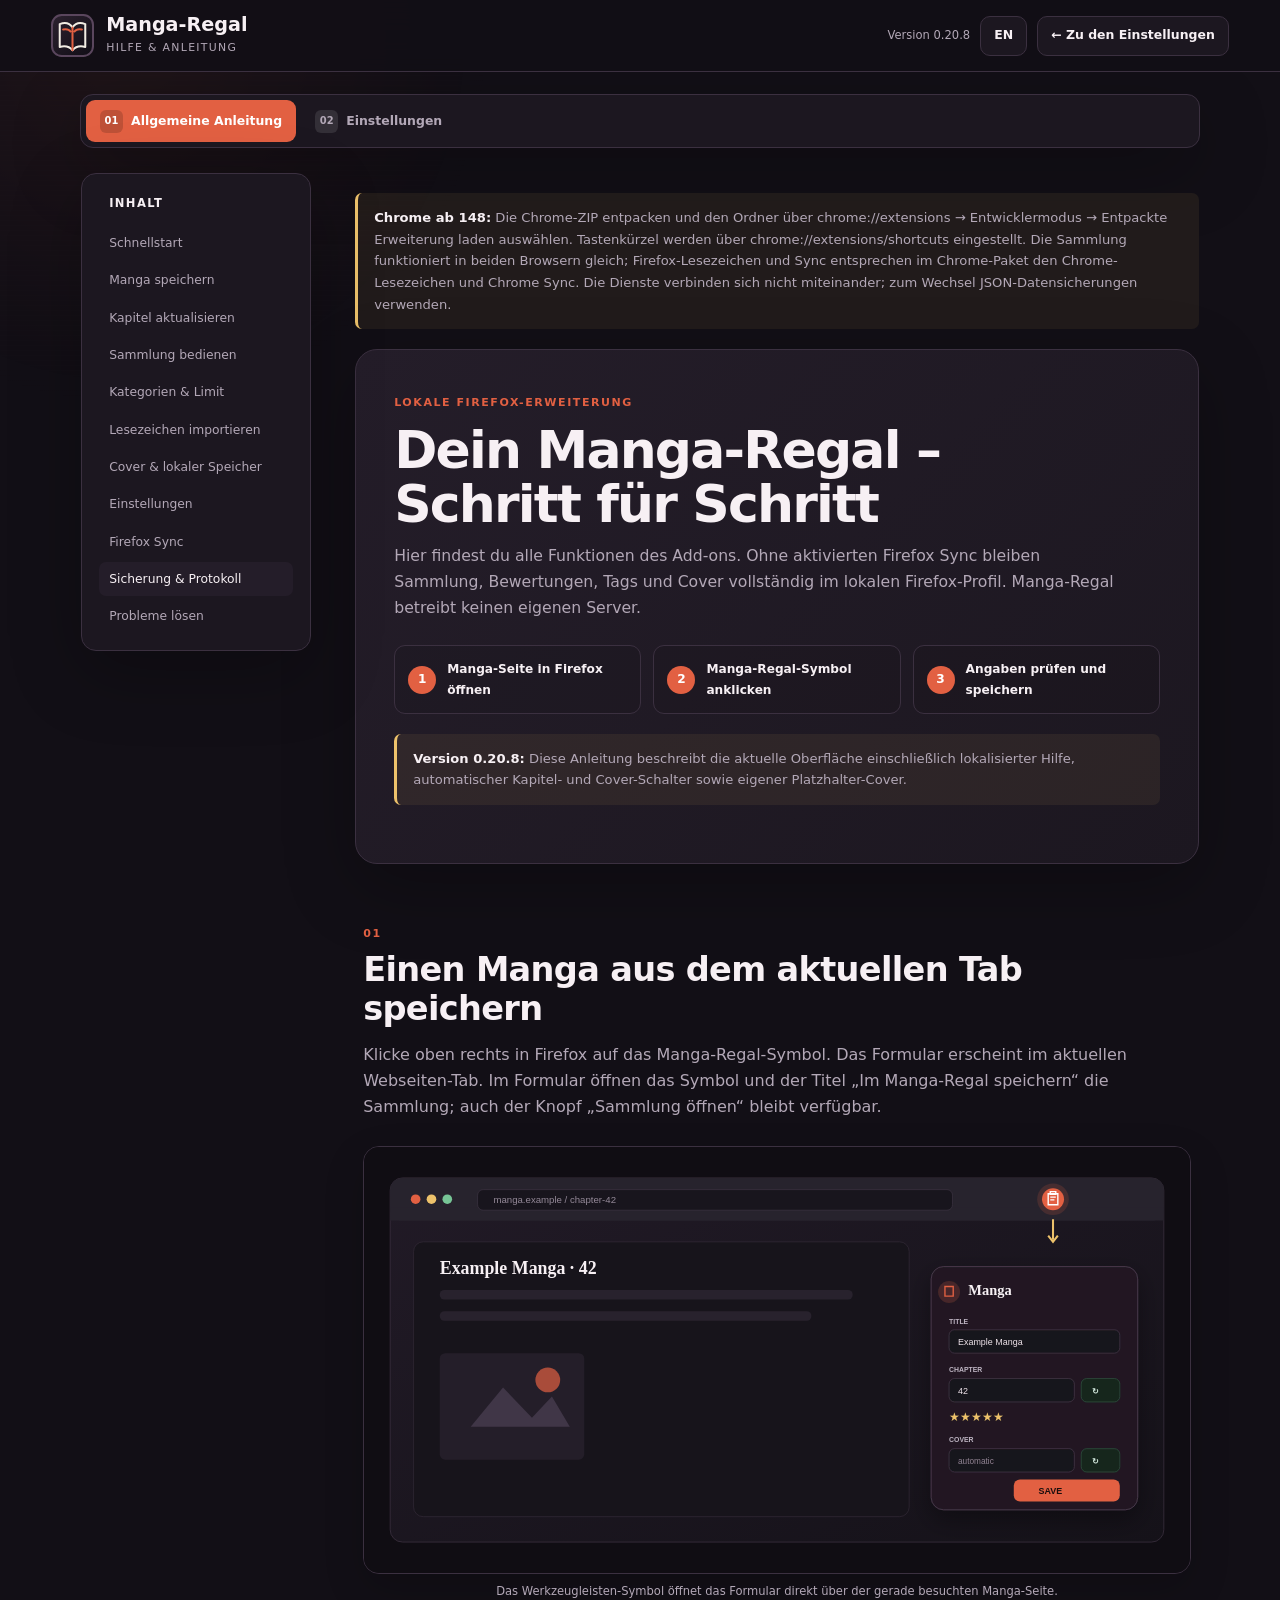
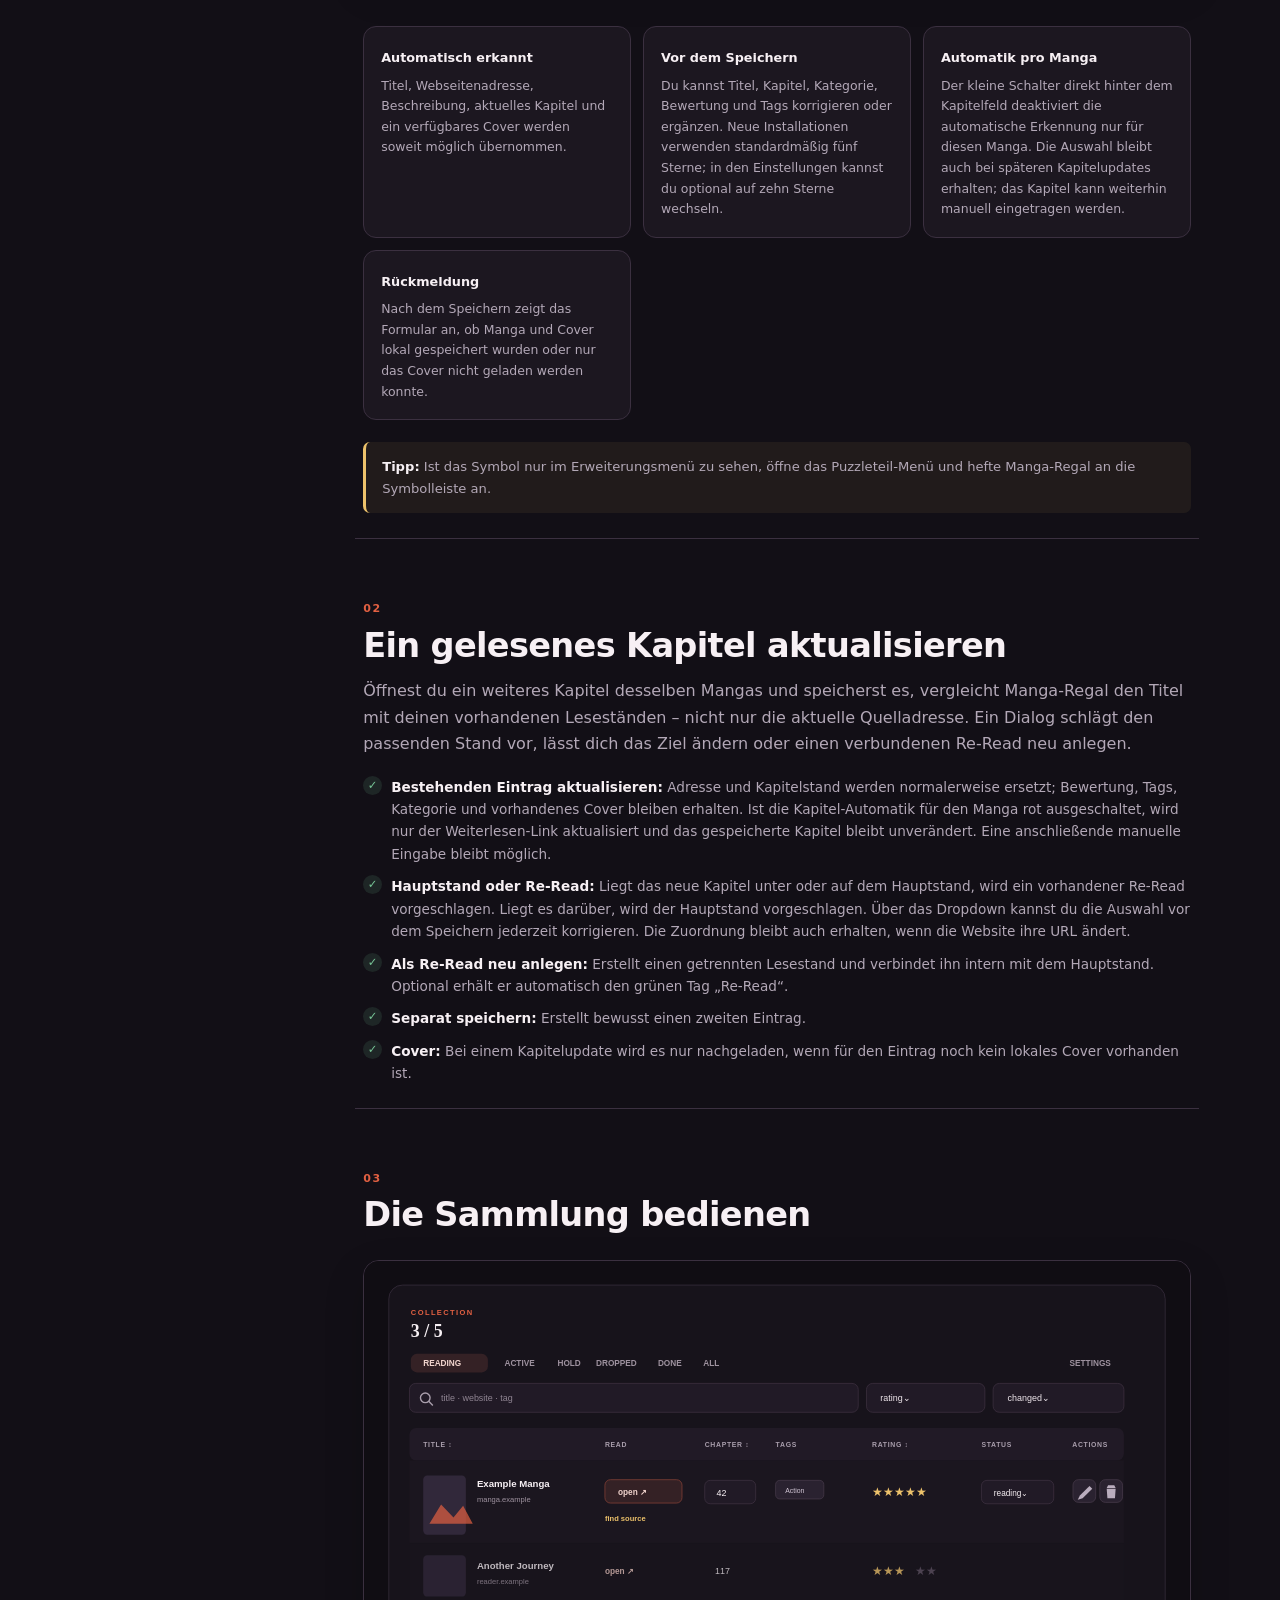
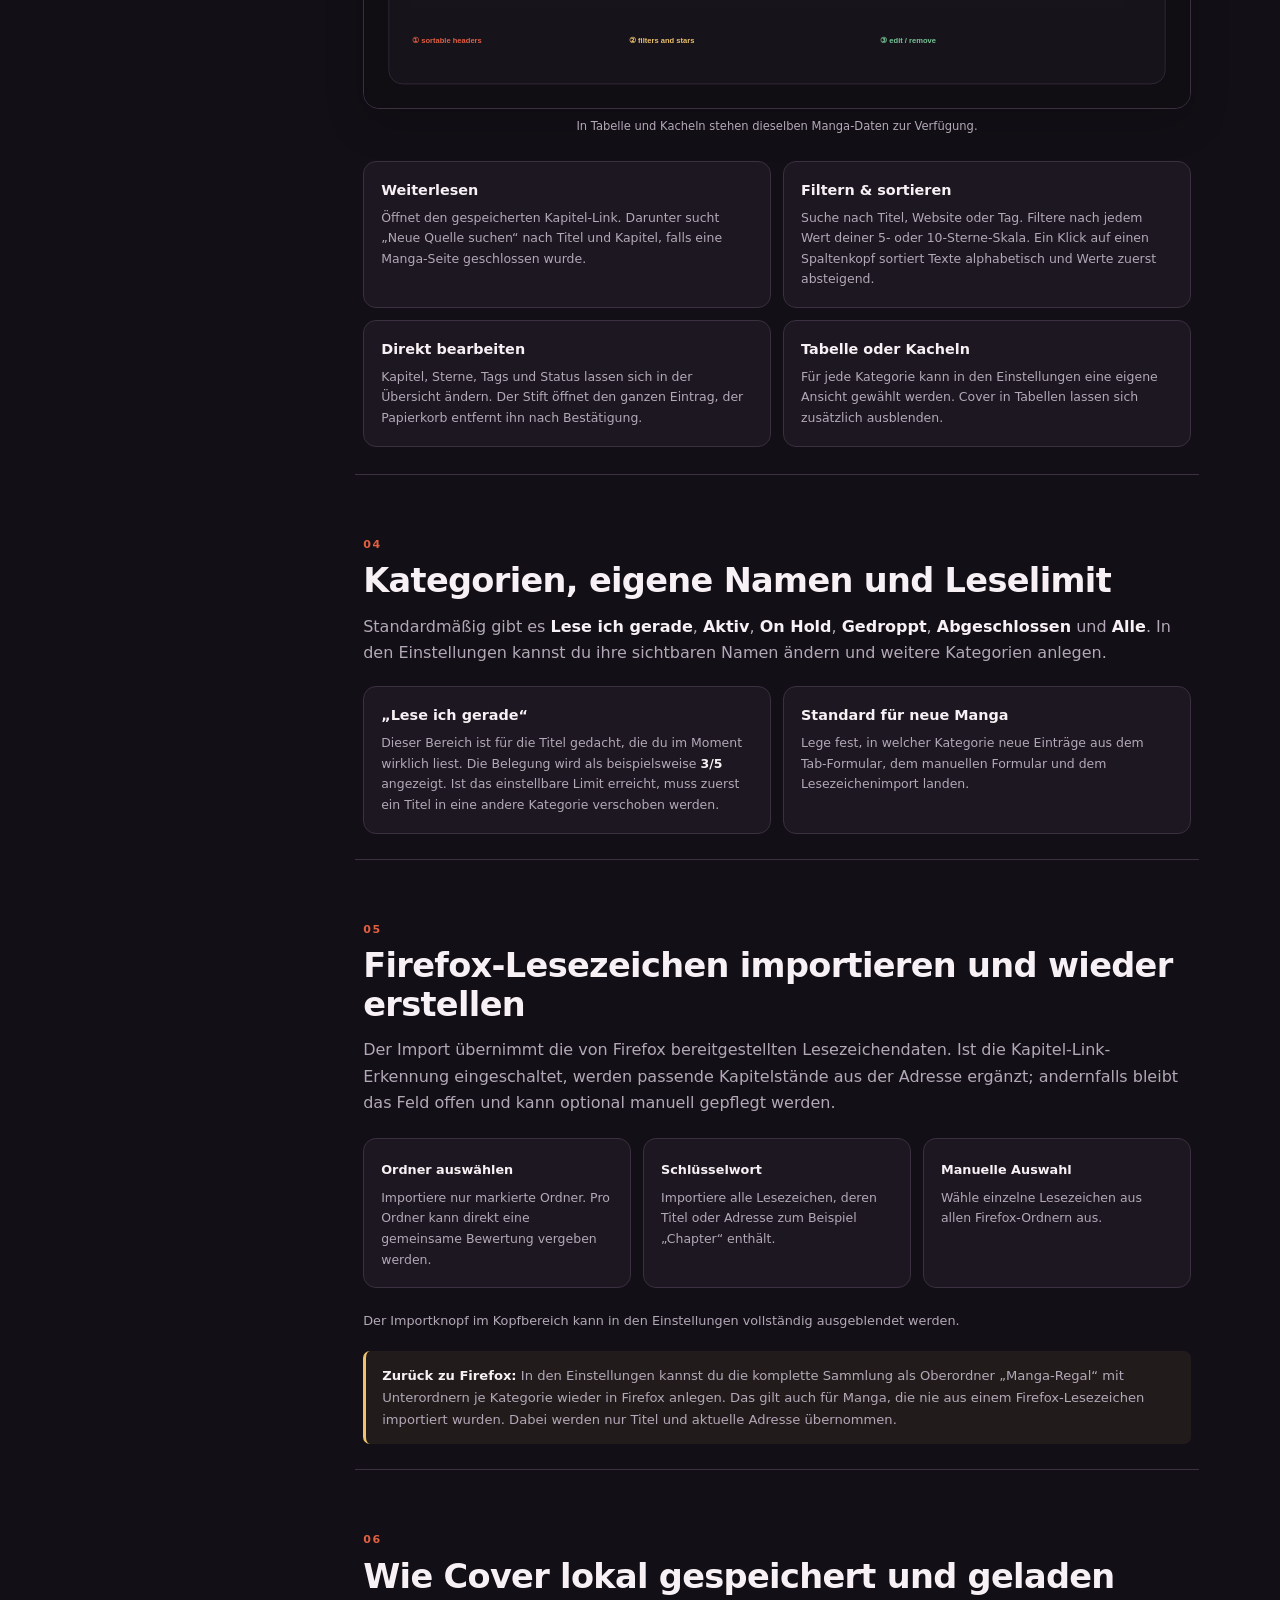
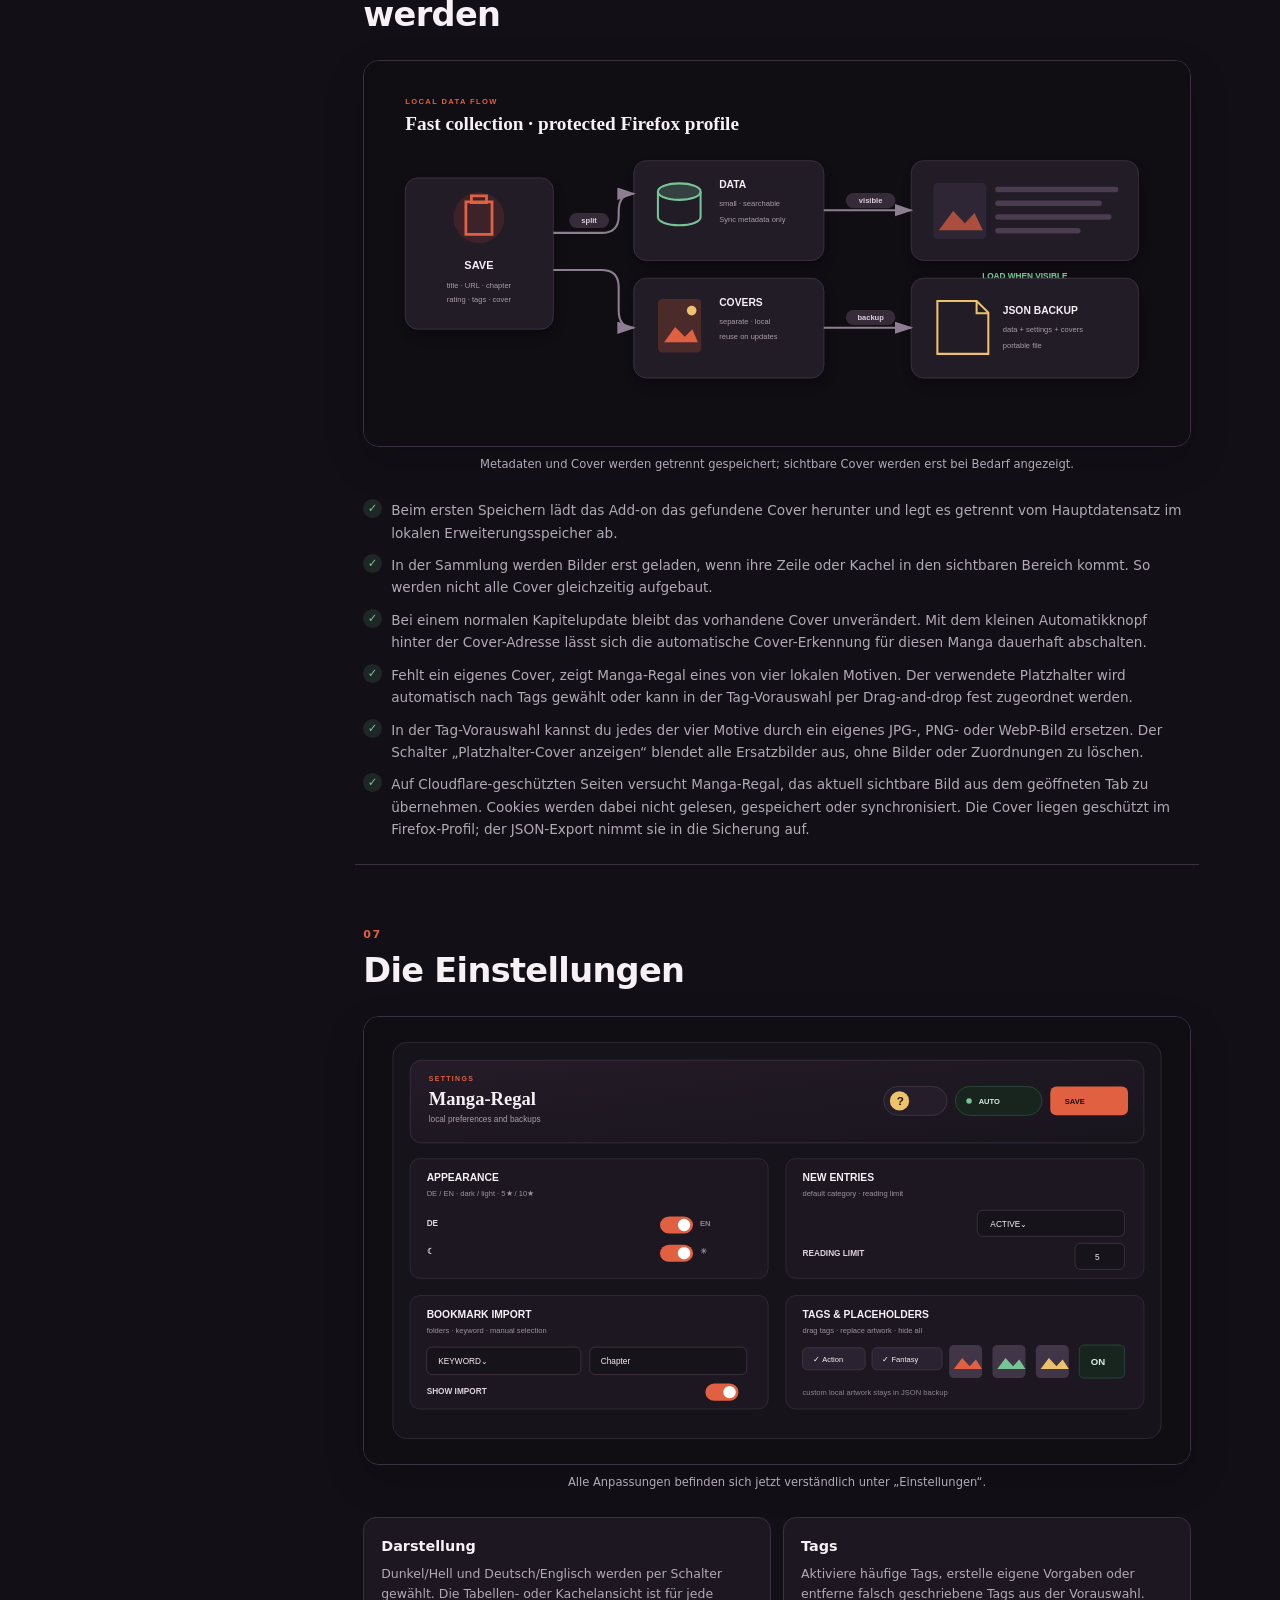
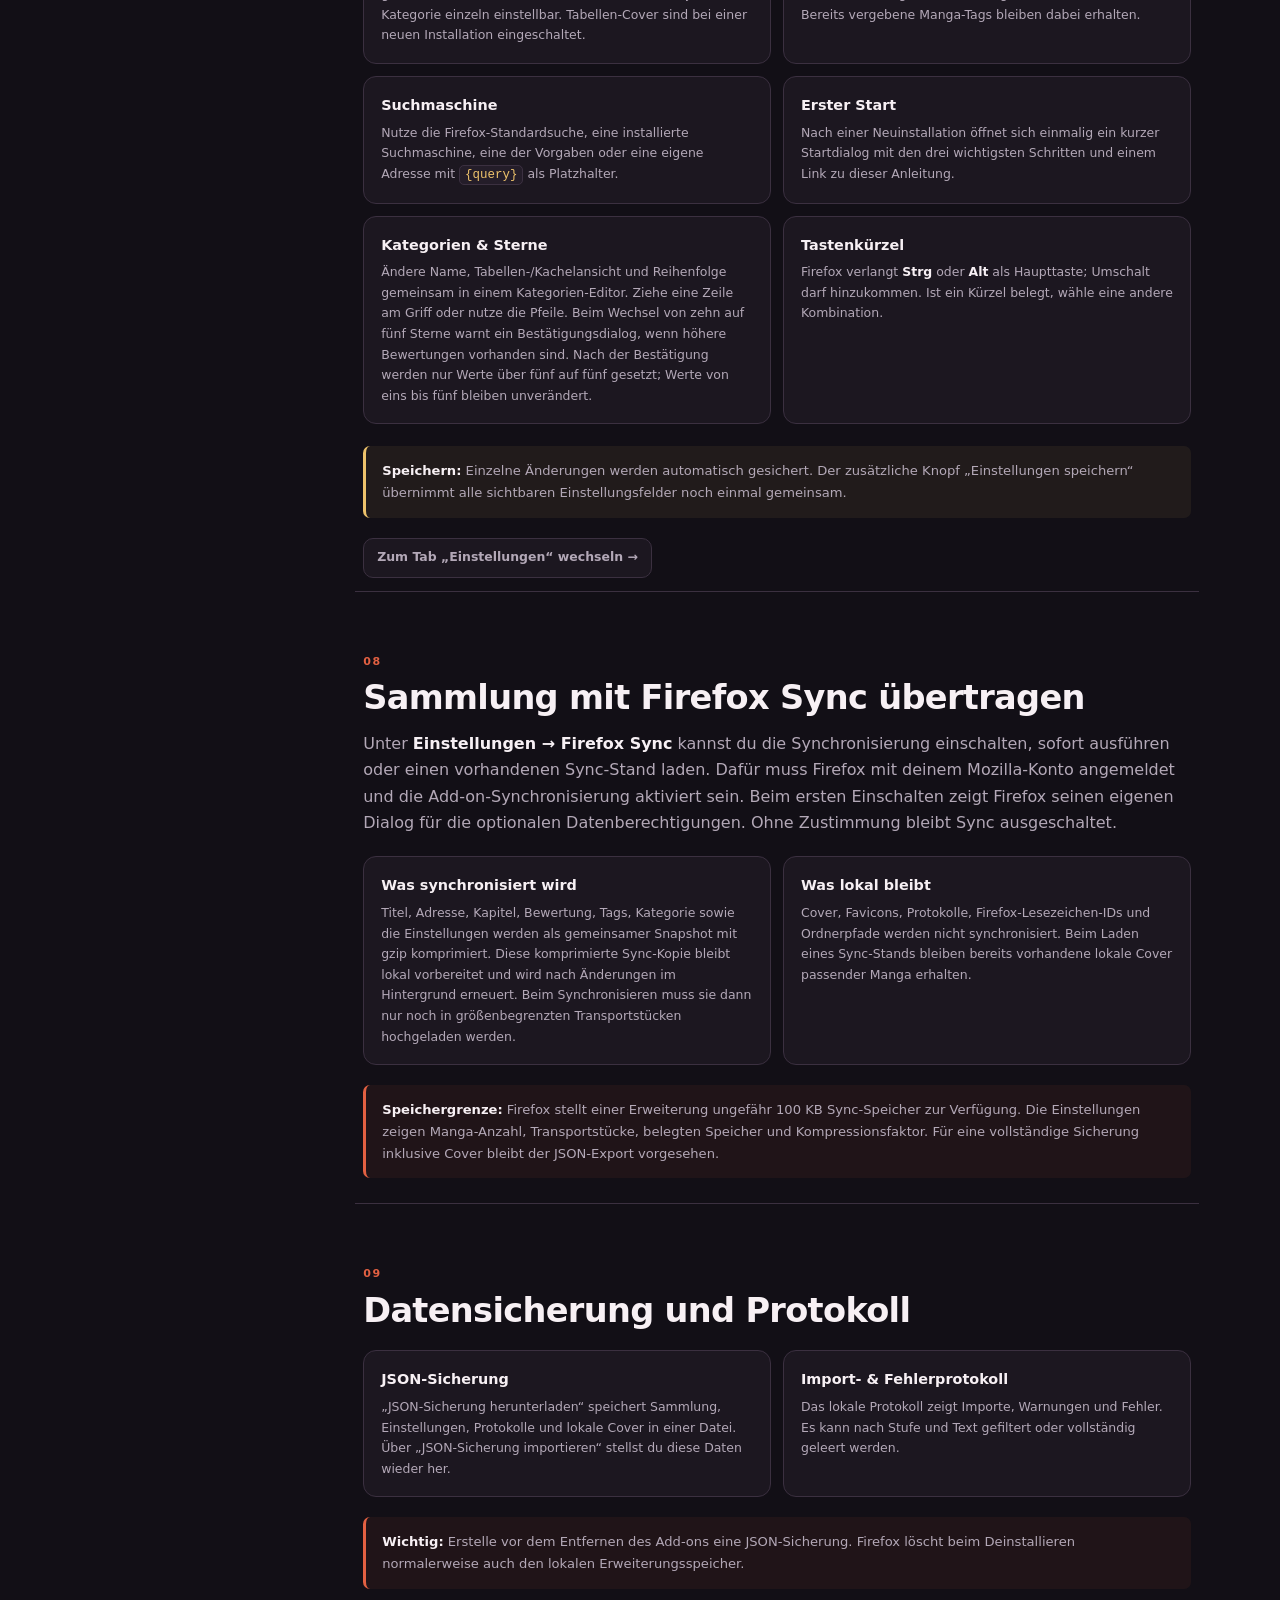
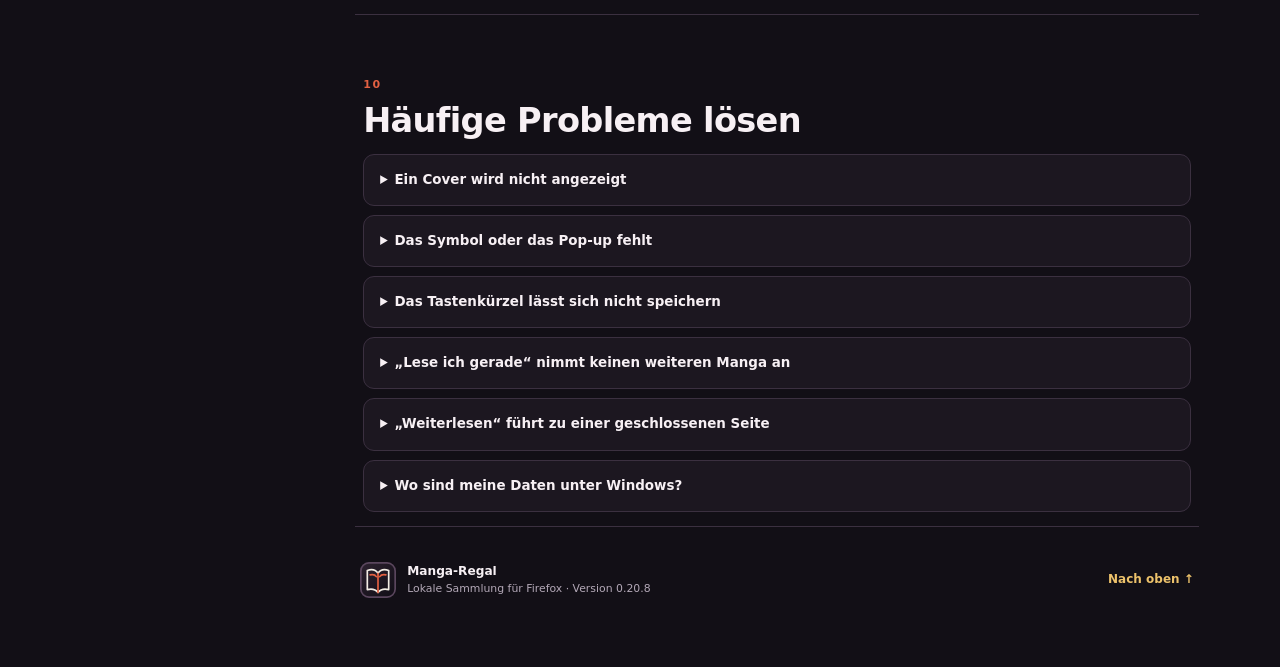
==== help/index.html @ f7a59e9d "Initial reviewed public baseline 0.20.8" ====
<!doctype html>
<html lang="de" data-theme="dark">
<head>
  <meta charset="utf-8">
  <meta name="viewport" content="width=device-width,initial-scale=1">
  <title>Manga-Regal – Hilfe</title>
  <link rel="stylesheet" href="styles.css">
</head>
<body>
  <header class="topbar">
    <a class="brand" href="#start" aria-label="Zum Anfang der Hilfe">
      <img src="../icons/manga-regal.svg" alt="">
      <span><strong>Manga-Regal</strong><small>Hilfe & Anleitung</small></span>
    </a>
    <div class="top-actions">
      <span class="version">Version 0.20.8</span>
      <a class="button" href="index.en.html" data-mobile-label="EN">EN</a>
      <a class="button" href="../dashboard/index.html?view=admin" data-mobile-label="Einstellungen">← Zu den Einstellungen</a>
    </div>
  </header>

  <nav class="help-tabs" aria-label="Hilfebereiche">
    <a class="active" href="index.html" aria-current="page"><span>01</span> Allgemeine Anleitung</a>
    <a href="settings.html"><span>02</span> Einstellungen</a>
  </nav>

  <div class="page-shell">
    <aside class="contents" aria-label="Inhaltsverzeichnis">
      <strong>Inhalt</strong>
      <a href="#start">Schnellstart</a>
      <a href="#speichern">Manga speichern</a>
      <a href="#aktualisieren">Kapitel aktualisieren</a>
      <a href="#sammlung">Sammlung bedienen</a>
      <a href="#kategorien">Kategorien & Limit</a>
      <a href="#lesezeichen">Lesezeichen importieren</a>
      <a href="#cover">Cover & lokaler Speicher</a>
      <a href="#einstellungen">Einstellungen</a>
      <a href="#sync">Firefox Sync</a>
      <a href="#sicherung">Sicherung & Protokoll</a>
      <a href="#fehlerhilfe">Probleme lösen</a>
    </aside>

    <main>
<div class="note"><strong>Chrome ab 148:</strong> Die Chrome-ZIP entpacken und den Ordner über chrome://extensions → Entwicklermodus → Entpackte Erweiterung laden auswählen. Tastenkürzel werden über chrome://extensions/shortcuts eingestellt. Die Sammlung funktioniert in beiden Browsern gleich; Firefox-Lesezeichen und Sync entsprechen im Chrome-Paket den Chrome-Lesezeichen und Chrome Sync. Die Dienste verbinden sich nicht miteinander; zum Wechsel JSON-Datensicherungen verwenden.</div>
      <section class="hero" id="start">
        <span class="eyebrow">Lokale Firefox-Erweiterung</span>
        <h1>Dein Manga-Regal – Schritt für Schritt</h1>
        <p>Hier findest du alle Funktionen des Add-ons. Ohne aktivierten Firefox Sync bleiben Sammlung, Bewertungen, Tags und Cover vollständig im lokalen Firefox-Profil. Manga-Regal betreibt keinen eigenen Server.</p>
        <div class="quick-grid">
          <article><b>1</b><span>Manga-Seite in Firefox öffnen</span></article>
          <article><b>2</b><span>Manga-Regal-Symbol anklicken</span></article>
          <article><b>3</b><span>Angaben prüfen und speichern</span></article>
        </div>
        <div class="note"><strong>Version 0.20.8:</strong> Diese Anleitung beschreibt die aktuelle Oberfläche einschließlich lokalisierter Hilfe, automatischer Kapitel- und Cover-Schalter sowie eigener Platzhalter-Cover.</div>
      </section>

      <section id="speichern">
        <span class="section-number">01</span>
        <h2>Einen Manga aus dem aktuellen Tab speichern</h2>
        <p>Klicke oben rechts in Firefox auf das Manga-Regal-Symbol. Das Formular erscheint im aktuellen Webseiten-Tab. Im Formular öffnen das Symbol und der Titel „Im Manga-Regal speichern“ die Sammlung; auch der Knopf „Sammlung öffnen“ bleibt verfügbar.</p>
        <figure>
          <img src="images/toolbar.svg" alt="Illustration: Manga-Regal-Symbol in Firefox und eingeblendetes Speicherformular">
          <figcaption>Das Werkzeugleisten-Symbol öffnet das Formular direkt über der gerade besuchten Manga-Seite.</figcaption>
        </figure>
        <div class="steps">
          <article><b>Automatisch erkannt</b><p>Titel, Webseitenadresse, Beschreibung, aktuelles Kapitel und ein verfügbares Cover werden soweit möglich übernommen.</p></article>
          <article><b>Vor dem Speichern</b><p>Du kannst Titel, Kapitel, Kategorie, Bewertung und Tags korrigieren oder ergänzen. Neue Installationen verwenden standardmäßig fünf Sterne; in den Einstellungen kannst du optional auf zehn Sterne wechseln.</p></article>
          <article><b>Automatik pro Manga</b><p>Der kleine Schalter direkt hinter dem Kapitelfeld deaktiviert die automatische Erkennung nur für diesen Manga. Die Auswahl bleibt auch bei späteren Kapitelupdates erhalten; das Kapitel kann weiterhin manuell eingetragen werden.</p></article>
          <article><b>Rückmeldung</b><p>Nach dem Speichern zeigt das Formular an, ob Manga und Cover lokal gespeichert wurden oder nur das Cover nicht geladen werden konnte.</p></article>
        </div>
        <div class="note"><strong>Tipp:</strong> Ist das Symbol nur im Erweiterungsmenü zu sehen, öffne das Puzzleteil-Menü und hefte Manga-Regal an die Symbolleiste an.</div>
      </section>

      <section id="aktualisieren">
        <span class="section-number">02</span>
        <h2>Ein gelesenes Kapitel aktualisieren</h2>
        <p>Öffnest du ein weiteres Kapitel desselben Mangas und speicherst es, vergleicht Manga-Regal den Titel mit deinen vorhandenen Leseständen – nicht nur die aktuelle Quelladresse. Ein Dialog schlägt den passenden Stand vor, lässt dich das Ziel ändern oder einen verbundenen Re-Read neu anlegen.</p>
        <ul class="check-list">
          <li><strong>Bestehenden Eintrag aktualisieren:</strong> Adresse und Kapitelstand werden normalerweise ersetzt; Bewertung, Tags, Kategorie und vorhandenes Cover bleiben erhalten. Ist die Kapitel-Automatik für den Manga rot ausgeschaltet, wird nur der Weiterlesen-Link aktualisiert und das gespeicherte Kapitel bleibt unverändert. Eine anschließende manuelle Eingabe bleibt möglich.</li>
          <li><strong>Hauptstand oder Re-Read:</strong> Liegt das neue Kapitel unter oder auf dem Hauptstand, wird ein vorhandener Re-Read vorgeschlagen. Liegt es darüber, wird der Hauptstand vorgeschlagen. Über das Dropdown kannst du die Auswahl vor dem Speichern jederzeit korrigieren. Die Zuordnung bleibt auch erhalten, wenn die Website ihre URL ändert.</li>
          <li><strong>Als Re-Read neu anlegen:</strong> Erstellt einen getrennten Lesestand und verbindet ihn intern mit dem Hauptstand. Optional erhält er automatisch den grünen Tag „Re-Read“.</li>
          <li><strong>Separat speichern:</strong> Erstellt bewusst einen zweiten Eintrag.</li>
          <li><strong>Cover:</strong> Bei einem Kapitelupdate wird es nur nachgeladen, wenn für den Eintrag noch kein lokales Cover vorhanden ist.</li>
        </ul>
      </section>

      <section id="sammlung">
        <span class="section-number">03</span>
        <h2>Die Sammlung bedienen</h2>
        <figure>
          <img src="images/collection.svg" alt="Illustration: Tabellenansicht mit Filter, Sternen, Status und Aktionen">
          <figcaption>In Tabelle und Kacheln stehen dieselben Manga-Daten zur Verfügung.</figcaption>
        </figure>
        <div class="feature-grid">
          <article><h3>Weiterlesen</h3><p>Öffnet den gespeicherten Kapitel-Link. Darunter sucht „Neue Quelle suchen“ nach Titel und Kapitel, falls eine Manga-Seite geschlossen wurde.</p></article>
          <article><h3>Filtern & sortieren</h3><p>Suche nach Titel, Website oder Tag. Filtere nach jedem Wert deiner 5- oder 10-Sterne-Skala. Ein Klick auf einen Spaltenkopf sortiert Texte alphabetisch und Werte zuerst absteigend.</p></article>
          <article><h3>Direkt bearbeiten</h3><p>Kapitel, Sterne, Tags und Status lassen sich in der Übersicht ändern. Der Stift öffnet den ganzen Eintrag, der Papierkorb entfernt ihn nach Bestätigung.</p></article>
          <article><h3>Tabelle oder Kacheln</h3><p>Für jede Kategorie kann in den Einstellungen eine eigene Ansicht gewählt werden. Cover in Tabellen lassen sich zusätzlich ausblenden.</p></article>
        </div>
      </section>

      <section id="kategorien">
        <span class="section-number">04</span>
        <h2>Kategorien, eigene Namen und Leselimit</h2>
        <p>Standardmäßig gibt es <strong>Lese ich gerade</strong>, <strong>Aktiv</strong>, <strong>On Hold</strong>, <strong>Gedroppt</strong>, <strong>Abgeschlossen</strong> und <strong>Alle</strong>. In den Einstellungen kannst du ihre sichtbaren Namen ändern und weitere Kategorien anlegen.</p>
        <div class="split-card">
          <div><h3>„Lese ich gerade“</h3><p>Dieser Bereich ist für die Titel gedacht, die du im Moment wirklich liest. Die Belegung wird als beispielsweise <strong>3/5</strong> angezeigt. Ist das einstellbare Limit erreicht, muss zuerst ein Titel in eine andere Kategorie verschoben werden.</p></div>
          <div><h3>Standard für neue Manga</h3><p>Lege fest, in welcher Kategorie neue Einträge aus dem Tab-Formular, dem manuellen Formular und dem Lesezeichenimport landen.</p></div>
        </div>
      </section>

      <section id="lesezeichen">
        <span class="section-number">05</span>
        <h2>Firefox-Lesezeichen importieren und wieder erstellen</h2>
        <p>Der Import übernimmt die von Firefox bereitgestellten Lesezeichendaten. Ist die Kapitel-Link-Erkennung eingeschaltet, werden passende Kapitelstände aus der Adresse ergänzt; andernfalls bleibt das Feld offen und kann optional manuell gepflegt werden.</p>
        <div class="steps">
          <article><b>Ordner auswählen</b><p>Importiere nur markierte Ordner. Pro Ordner kann direkt eine gemeinsame Bewertung vergeben werden.</p></article>
          <article><b>Schlüsselwort</b><p>Importiere alle Lesezeichen, deren Titel oder Adresse zum Beispiel „Chapter“ enthält.</p></article>
          <article><b>Manuelle Auswahl</b><p>Wähle einzelne Lesezeichen aus allen Firefox-Ordnern aus.</p></article>
        </div>
        <p class="muted">Der Importknopf im Kopfbereich kann in den Einstellungen vollständig ausgeblendet werden.</p>
        <div class="note"><strong>Zurück zu Firefox:</strong> In den Einstellungen kannst du die komplette Sammlung als Oberordner „Manga-Regal“ mit Unterordnern je Kategorie wieder in Firefox anlegen. Das gilt auch für Manga, die nie aus einem Firefox-Lesezeichen importiert wurden. Dabei werden nur Titel und aktuelle Adresse übernommen.</div>
      </section>

      <section id="cover">
        <span class="section-number">06</span>
        <h2>Wie Cover lokal gespeichert und geladen werden</h2>
        <figure>
          <img src="images/storage.svg" alt="Illustration: Getrennter lokaler Speicher für Manga-Daten und Cover">
          <figcaption>Metadaten und Cover werden getrennt gespeichert; sichtbare Cover werden erst bei Bedarf angezeigt.</figcaption>
        </figure>
        <ul class="check-list">
          <li>Beim ersten Speichern lädt das Add-on das gefundene Cover herunter und legt es getrennt vom Hauptdatensatz im lokalen Erweiterungsspeicher ab.</li>
          <li>In der Sammlung werden Bilder erst geladen, wenn ihre Zeile oder Kachel in den sichtbaren Bereich kommt. So werden nicht alle Cover gleichzeitig aufgebaut.</li>
          <li>Bei einem normalen Kapitelupdate bleibt das vorhandene Cover unverändert. Mit dem kleinen Automatikknopf hinter der Cover-Adresse lässt sich die automatische Cover-Erkennung für diesen Manga dauerhaft abschalten.</li>
          <li>Fehlt ein eigenes Cover, zeigt Manga-Regal eines von vier lokalen Motiven. Der verwendete Platzhalter wird automatisch nach Tags gewählt oder kann in der Tag-Vorauswahl per Drag-and-drop fest zugeordnet werden.</li>
          <li>In der Tag-Vorauswahl kannst du jedes der vier Motive durch ein eigenes JPG-, PNG- oder WebP-Bild ersetzen. Der Schalter „Platzhalter-Cover anzeigen“ blendet alle Ersatzbilder aus, ohne Bilder oder Zuordnungen zu löschen.</li>
          <li>Auf Cloudflare-geschützten Seiten versucht Manga-Regal, das aktuell sichtbare Bild aus dem geöffneten Tab zu übernehmen. Cookies werden dabei nicht gelesen, gespeichert oder synchronisiert. Die Cover liegen geschützt im Firefox-Profil; der JSON-Export nimmt sie in die Sicherung auf.</li>
        </ul>
      </section>

      <section id="einstellungen">
        <span class="section-number">07</span>
        <h2>Die Einstellungen</h2>
        <figure>
          <img src="images/settings.svg" alt="Illustration: Einstellungen für Darstellung, Import und Kategorien">
          <figcaption>Alle Anpassungen befinden sich jetzt verständlich unter „Einstellungen“.</figcaption>
        </figure>
        <div class="feature-grid">
          <article><h3>Darstellung</h3><p>Dunkel/Hell und Deutsch/Englisch werden per Schalter gewählt. Die Tabellen- oder Kachelansicht ist für jede Kategorie einzeln einstellbar. Tabellen-Cover sind bei einer neuen Installation eingeschaltet.</p></article>
          <article><h3>Tags</h3><p>Aktiviere häufige Tags, erstelle eigene Vorgaben oder entferne falsch geschriebene Tags aus der Vorauswahl. Bereits vergebene Manga-Tags bleiben dabei erhalten.</p></article>
          <article><h3>Suchmaschine</h3><p>Nutze die Firefox-Standardsuche, eine installierte Suchmaschine, eine der Vorgaben oder eine eigene Adresse mit <code>{query}</code> als Platzhalter.</p></article>
          <article><h3>Erster Start</h3><p>Nach einer Neuinstallation öffnet sich einmalig ein kurzer Startdialog mit den drei wichtigsten Schritten und einem Link zu dieser Anleitung.</p></article>
          <article><h3>Kategorien & Sterne</h3><p>Ändere Name, Tabellen-/Kachelansicht und Reihenfolge gemeinsam in einem Kategorien-Editor. Ziehe eine Zeile am Griff oder nutze die Pfeile. Beim Wechsel von zehn auf fünf Sterne warnt ein Bestätigungsdialog, wenn höhere Bewertungen vorhanden sind. Nach der Bestätigung werden nur Werte über fünf auf fünf gesetzt; Werte von eins bis fünf bleiben unverändert.</p></article>
          <article><h3>Tastenkürzel</h3><p>Firefox verlangt <strong>Strg</strong> oder <strong>Alt</strong> als Haupttaste; Umschalt darf hinzukommen. Ist ein Kürzel belegt, wähle eine andere Kombination.</p></article>
        </div>
        <div class="note"><strong>Speichern:</strong> Einzelne Änderungen werden automatisch gesichert. Der zusätzliche Knopf „Einstellungen speichern“ übernimmt alle sichtbaren Einstellungsfelder noch einmal gemeinsam.</div>
        <p><a class="button" href="settings.html">Zum Tab „Einstellungen“ wechseln →</a></p>
      </section>

      <section id="sync">
        <span class="section-number">08</span>
        <h2>Sammlung mit Firefox Sync übertragen</h2>
        <p>Unter <strong>Einstellungen → Firefox Sync</strong> kannst du die Synchronisierung einschalten, sofort ausführen oder einen vorhandenen Sync-Stand laden. Dafür muss Firefox mit deinem Mozilla-Konto angemeldet und die Add-on-Synchronisierung aktiviert sein. Beim ersten Einschalten zeigt Firefox seinen eigenen Dialog für die optionalen Datenberechtigungen. Ohne Zustimmung bleibt Sync ausgeschaltet.</p>
        <div class="split-card">
          <div><h3>Was synchronisiert wird</h3><p>Titel, Adresse, Kapitel, Bewertung, Tags, Kategorie sowie die Einstellungen werden als gemeinsamer Snapshot mit gzip komprimiert. Diese komprimierte Sync-Kopie bleibt lokal vorbereitet und wird nach Änderungen im Hintergrund erneuert. Beim Synchronisieren muss sie dann nur noch in größenbegrenzten Transportstücken hochgeladen werden.</p></div>
          <div><h3>Was lokal bleibt</h3><p>Cover, Favicons, Protokolle, Firefox-Lesezeichen-IDs und Ordnerpfade werden nicht synchronisiert. Beim Laden eines Sync-Stands bleiben bereits vorhandene lokale Cover passender Manga erhalten.</p></div>
        </div>
        <div class="warning"><strong>Speichergrenze:</strong> Firefox stellt einer Erweiterung ungefähr 100 KB Sync-Speicher zur Verfügung. Die Einstellungen zeigen Manga-Anzahl, Transportstücke, belegten Speicher und Kompressionsfaktor. Für eine vollständige Sicherung inklusive Cover bleibt der JSON-Export vorgesehen.</div>
      </section>

      <section id="sicherung">
        <span class="section-number">09</span>
        <h2>Datensicherung und Protokoll</h2>
        <div class="split-card">
          <div><h3>JSON-Sicherung</h3><p>„JSON-Sicherung herunterladen“ speichert Sammlung, Einstellungen, Protokolle und lokale Cover in einer Datei. Über „JSON-Sicherung importieren“ stellst du diese Daten wieder her.</p></div>
          <div><h3>Import- & Fehlerprotokoll</h3><p>Das lokale Protokoll zeigt Importe, Warnungen und Fehler. Es kann nach Stufe und Text gefiltert oder vollständig geleert werden.</p></div>
        </div>
        <div class="warning"><strong>Wichtig:</strong> Erstelle vor dem Entfernen des Add-ons eine JSON-Sicherung. Firefox löscht beim Deinstallieren normalerweise auch den lokalen Erweiterungsspeicher.</div>
      </section>

      <section id="fehlerhilfe">
        <span class="section-number">10</span>
        <h2>Häufige Probleme lösen</h2>
        <details><summary>Ein Cover wird nicht angezeigt</summary><p>Öffne den Manga über den Stift und prüfe die Cover-Adresse. Manche Webseiten oder Cloudflare blockieren direkte Erweiterungsanfragen. Speichere eine andere direkte Bildadresse oder öffne die Manga-Seite zuerst im aktiven Tab, damit das sichtbare Bild übernommen werden kann. Ohne eigenes Bild kannst du Platzhalter-Cover aktivieren.</p></details>
        <details><summary>Das Symbol oder das Pop-up fehlt</summary><p>Öffne <strong>about:debugging#/runtime/this-firefox</strong> und klicke bei Manga-Regal auf „Neu laden“. Ist das Symbol nur im Erweiterungsmenü zu sehen, hefte es über das Puzzleteil-Menü an. Bei internen Firefox-Seiten öffnet der Toolbar-Klick stattdessen die Sammlung.</p></details>
        <details><summary>Das Tastenkürzel lässt sich nicht speichern</summary><p>Verwende Strg oder Alt plus eine weitere Taste, zum Beispiel <strong>Alt + Umschalt + M</strong>. Reines „Umschalt + D“ ist in Firefox nicht gültig. Bei „bereits belegt“ muss eine andere Kombination gewählt werden.</p></details>
        <details><summary>„Lese ich gerade“ nimmt keinen weiteren Manga an</summary><p>Das angezeigte Limit ist erreicht. Verschiebe einen Manga nach Aktiv, On Hold, Gedroppt oder Abgeschlossen – oder erhöhe das Limit in den Einstellungen.</p></details>
        <details><summary>„Weiterlesen“ führt zu einer geschlossenen Seite</summary><p>Klicke direkt darunter auf „Neue Quelle suchen“. Manga-Regal öffnet eine Suche mit Titel und gespeichertem Kapitel.</p></details>
        <details><summary>Wo sind meine Daten unter Windows?</summary><p>Sie liegen im lokalen Firefox-Profil im Erweiterungsspeicher. Verwende die JSON-Sicherung, wenn du eine normale, transportierbare Datei auf Windows ablegen möchtest.</p></details>
      </section>

      <footer>
        <img src="../icons/manga-regal.svg" alt="">
        <p><strong>Manga-Regal</strong><br><span>Lokale Sammlung für Firefox · Version 0.20.8</span></p>
        <a href="#start">Nach oben ↑</a>
      </footer>
    </main>
  </div>

  <script src="../shared/store.js"></script>
  <script src="app.js"></script>
</body>
</html>
---- help/styles.css ----
:root{--ink:#120f16;--panel:#1c1720;--panel2:#241d29;--paper:#f7f0f4;--muted:#b3a8b7;--line:#3b3040;--accent:#e26042;--gold:#edc26b;--good:#77c596;--shadow:0 22px 70px rgba(0,0,0,.26);color-scheme:dark;scroll-behavior:smooth}
html[data-theme="light"]{--ink:#f4f0ea;--panel:#fffdf9;--panel2:#f3ece7;--paper:#211923;--muted:#6f6470;--line:#d9ced8;--shadow:0 22px 70px rgba(64,43,62,.14);color-scheme:light}
*{box-sizing:border-box}body{margin:0;background:var(--ink);color:var(--paper);font-family:Inter,ui-sans-serif,system-ui,-apple-system,"Segoe UI",sans-serif;line-height:1.65}body:before{content:"";position:fixed;inset:0;z-index:-1;pointer-events:none;opacity:.18;background:radial-gradient(circle at 10% 5%,rgba(226,96,66,.34),transparent 25%),linear-gradient(rgba(255,255,255,.018) 1px,transparent 1px);background-size:auto,100% 5px}a{color:inherit}.topbar{position:sticky;top:0;z-index:10;display:flex;align-items:center;justify-content:space-between;gap:20px;min-height:72px;padding:12px clamp(18px,4vw,52px);border-bottom:1px solid var(--line);background:color-mix(in srgb,var(--ink) 90%,transparent);backdrop-filter:blur(18px)}.brand{display:flex;align-items:center;gap:12px;text-decoration:none}.brand img{width:43px;height:43px}.brand strong,.brand small{display:block}.brand strong{font:700 1.2rem/1.1 Georgia,serif}.brand small{margin-top:3px;color:var(--muted);font-size:.68rem;letter-spacing:.12em;text-transform:uppercase}.top-actions{display:flex;align-items:center;gap:10px}.version{color:var(--muted);font-size:.72rem}.button{display:inline-flex;align-items:center;min-height:40px;padding:8px 13px;border:1px solid var(--line);border-radius:10px;background:var(--panel);font-size:.78rem;font-weight:800;text-decoration:none}.button:hover{border-color:var(--accent)}.page-shell{display:grid;grid-template-columns:230px minmax(0,900px);gap:44px;width:min(1220px,100%);margin:auto;padding:40px clamp(18px,4vw,52px) 70px}.contents{position:sticky;top:105px;align-self:start;display:grid;gap:3px;padding:17px;border:1px solid var(--line);border-radius:15px;background:var(--panel);box-shadow:var(--shadow)}.contents strong{padding:3px 10px 10px;font-size:.72rem;letter-spacing:.12em;text-transform:uppercase}.contents a{padding:7px 10px;border-radius:7px;color:var(--muted);font-size:.77rem;text-decoration:none}.contents a:hover,.contents a.active{background:var(--panel2);color:var(--paper)}main{min-width:0}.hero,main>section{scroll-margin-top:100px}.hero{padding:38px;border:1px solid var(--line);border-radius:22px;background:linear-gradient(135deg,var(--panel2),var(--panel));box-shadow:var(--shadow)}.eyebrow,.section-number{color:var(--accent);font-size:.69rem;font-weight:900;letter-spacing:.14em;text-transform:uppercase}.hero h1{max-width:690px;margin:8px 0 12px;font:700 clamp(2rem,5vw,3.25rem)/1.04 Georgia,serif;letter-spacing:-.035em}.hero>p{max-width:720px;color:var(--muted);font-size:.98rem}.quick-grid,.steps,.feature-grid,.split-card{display:grid;gap:12px}.quick-grid{grid-template-columns:repeat(3,1fr);margin-top:25px}.quick-grid article{display:flex;align-items:center;gap:11px;padding:13px;border:1px solid var(--line);border-radius:11px;background:rgba(0,0,0,.08);font-size:.76rem;font-weight:800}.quick-grid b{display:grid;place-items:center;flex:0 0 auto;width:28px;height:28px;border-radius:50%;background:var(--accent);color:#fff}main>section:not(.hero){padding:55px 8px 5px;border-bottom:1px solid var(--line)}h2{margin:6px 0 13px;font:700 clamp(1.45rem,3vw,2.1rem)/1.15 Georgia,serif;letter-spacing:-.02em}h3{margin:0 0 5px;font-size:.9rem}p{margin:8px 0;color:var(--muted)}strong,b,h1,h2,h3{color:var(--paper)}figure{margin:25px 0}figure img{display:block;width:100%;border:1px solid var(--line);border-radius:16px;background:#17131b;box-shadow:0 15px 40px rgba(0,0,0,.16)}figcaption{margin-top:8px;color:var(--muted);font-size:.72rem;text-align:center}.steps{grid-template-columns:repeat(3,1fr);margin:22px 0}.steps article,.feature-grid article,.split-card>div{padding:17px;border:1px solid var(--line);border-radius:13px;background:var(--panel)}.steps b{font-size:.8rem}.steps p,.feature-grid p,.split-card p{margin:5px 0 0;font-size:.78rem}.feature-grid{grid-template-columns:1fr 1fr;margin:22px 0}.split-card{grid-template-columns:1fr 1fr;margin:20px 0}.note,.warning{margin:20px 0;padding:14px 16px;border-left:3px solid var(--gold);border-radius:7px;background:rgba(237,194,107,.07);color:var(--muted);font-size:.82rem}.warning{border-color:var(--accent);background:rgba(226,96,66,.07)}.check-list{display:grid;gap:10px;margin:18px 0;padding:0;list-style:none}.check-list li{position:relative;padding-left:28px;color:var(--muted);font-size:.85rem}.check-list li:before{content:"✓";position:absolute;left:0;top:0;display:grid;place-items:center;width:19px;height:19px;border-radius:50%;background:rgba(119,197,150,.13);color:var(--good);font-size:.72rem;font-weight:900}.muted{font-size:.8rem}code{padding:2px 5px;border:1px solid var(--line);border-radius:5px;background:var(--panel2);color:var(--gold)}details{margin:9px 0;border:1px solid var(--line);border-radius:11px;background:var(--panel)}summary{padding:14px 16px;cursor:pointer;font-size:.84rem;font-weight:800}details p{margin:0;padding:0 16px 16px;font-size:.82rem}footer{display:flex;align-items:center;gap:11px;padding:35px 5px 0}footer img{width:36px;height:36px}footer p{margin:0;font-size:.76rem;line-height:1.35}footer span{font-size:.68rem}footer a{margin-left:auto;color:var(--gold);font-size:.75rem;font-weight:800;text-decoration:none}
@media(max-width:900px){.page-shell{grid-template-columns:1fr}.contents{position:static;grid-template-columns:repeat(2,1fr)}.contents strong{grid-column:1/-1}.quick-grid,.steps{grid-template-columns:1fr}.hero{padding:28px}}
@media(max-width:620px){.topbar{align-items:flex-start}.version{display:none}.top-actions{gap:5px;flex-wrap:wrap;justify-content:flex-end}.top-actions .button{font-size:0;padding-inline:9px}.top-actions .button:after{content:attr(data-mobile-label);font-size:.7rem}.page-shell{padding-top:20px}.contents{display:none}.feature-grid,.split-card{grid-template-columns:1fr}.hero{padding:22px}.hero h1{font-size:2rem}main>section:not(.hero){padding-top:42px}}

/* Dieselbe ruhige Systemschrift wie in Sammlung, Formular und Einstellungen. */
.brand strong,.hero h1,h2{font-family:Inter,ui-sans-serif,system-ui,-apple-system,"Segoe UI",sans-serif;font-weight:800}
.help-tabs{display:flex;gap:5px;width:min(1120px,calc(100% - 36px));margin:22px auto -15px;padding:5px;border:1px solid var(--line);border-radius:13px;background:var(--panel);box-shadow:var(--shadow);overflow:auto}.help-tabs a{display:inline-flex;align-items:center;gap:8px;min-height:42px;padding:8px 14px;border-radius:9px;color:var(--muted);font-size:.78rem;font-weight:800;text-decoration:none;white-space:nowrap}.help-tabs a:hover{background:var(--panel2);color:var(--paper)}.help-tabs a.active{background:var(--accent);color:#fff}.help-tabs a span{display:grid;place-items:center;width:23px;height:23px;border-radius:6px;background:rgba(255,255,255,.1);font-size:.62rem}.help-tabs a.active span{background:rgba(0,0,0,.16)}@media(max-width:620px){.help-tabs{width:calc(100% - 24px);margin-top:12px;margin-bottom:0}.help-tabs a{flex:1;justify-content:center;padding-inline:9px}}
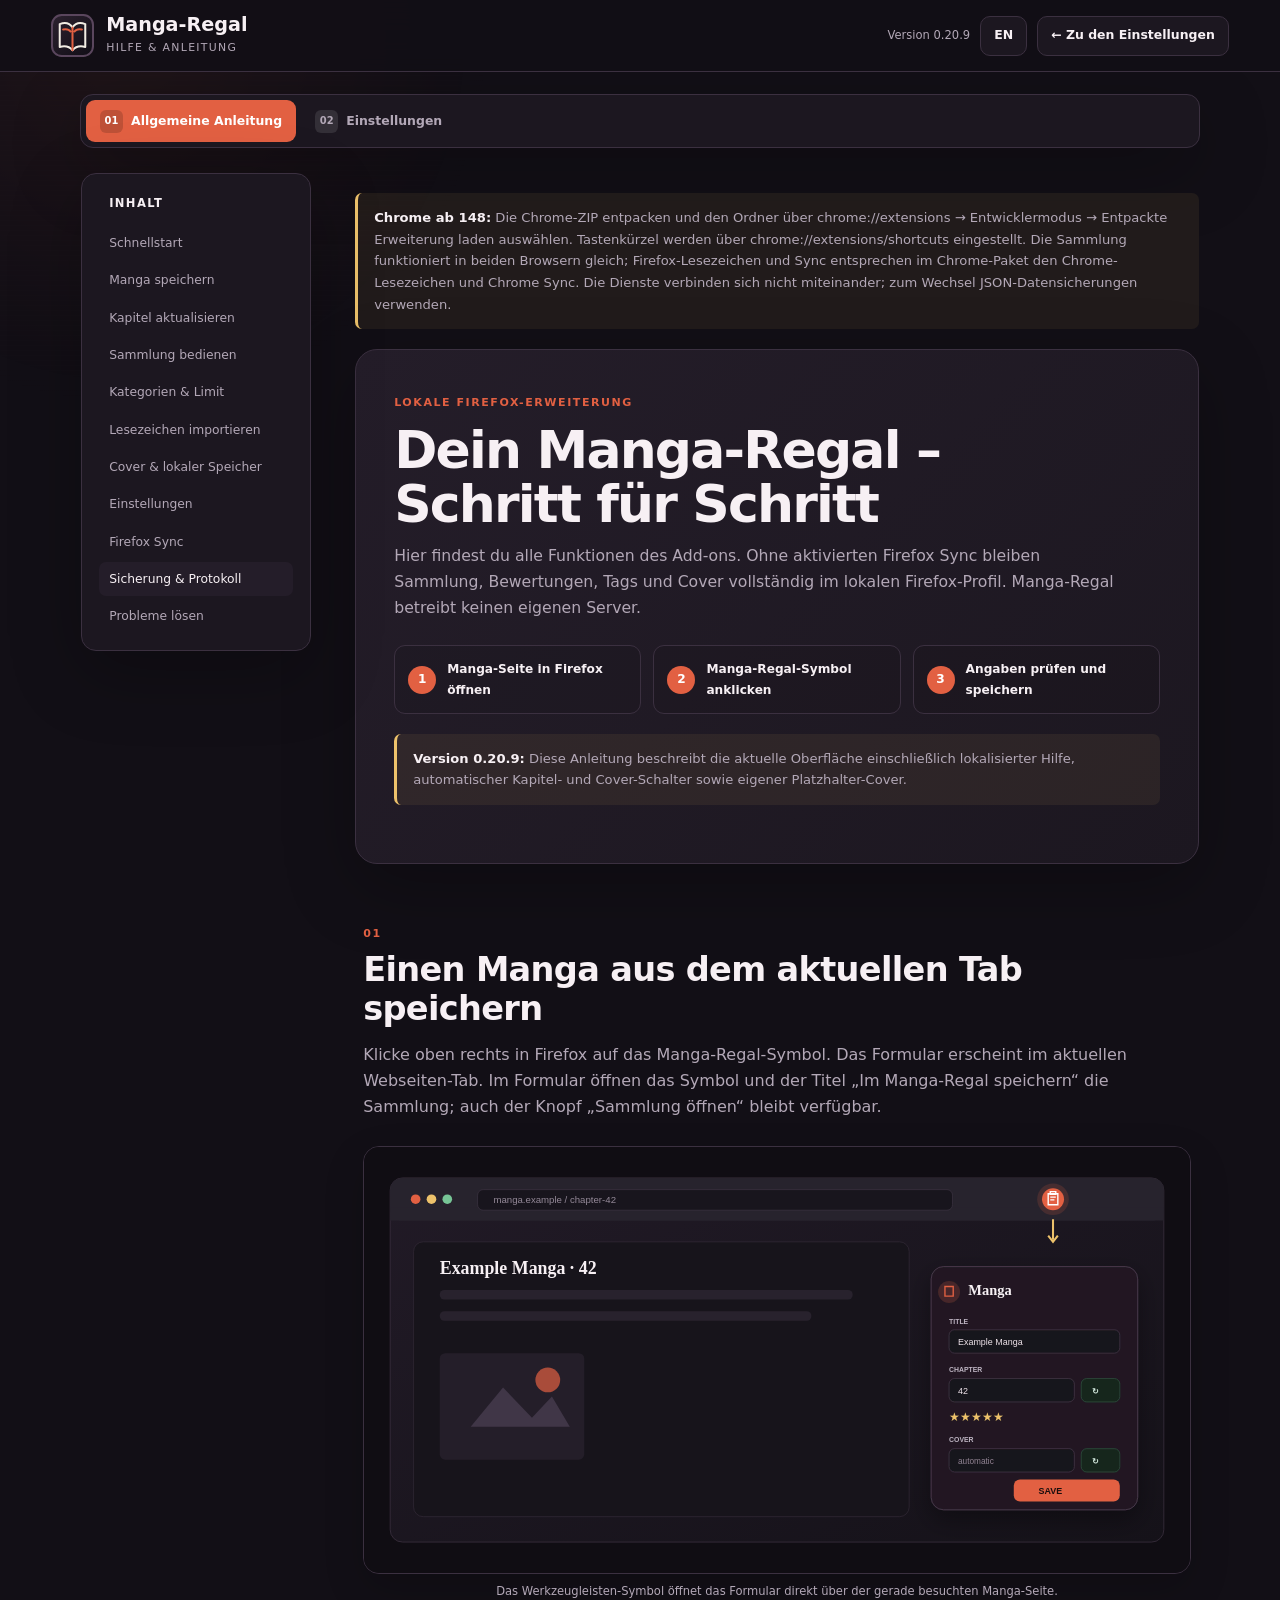
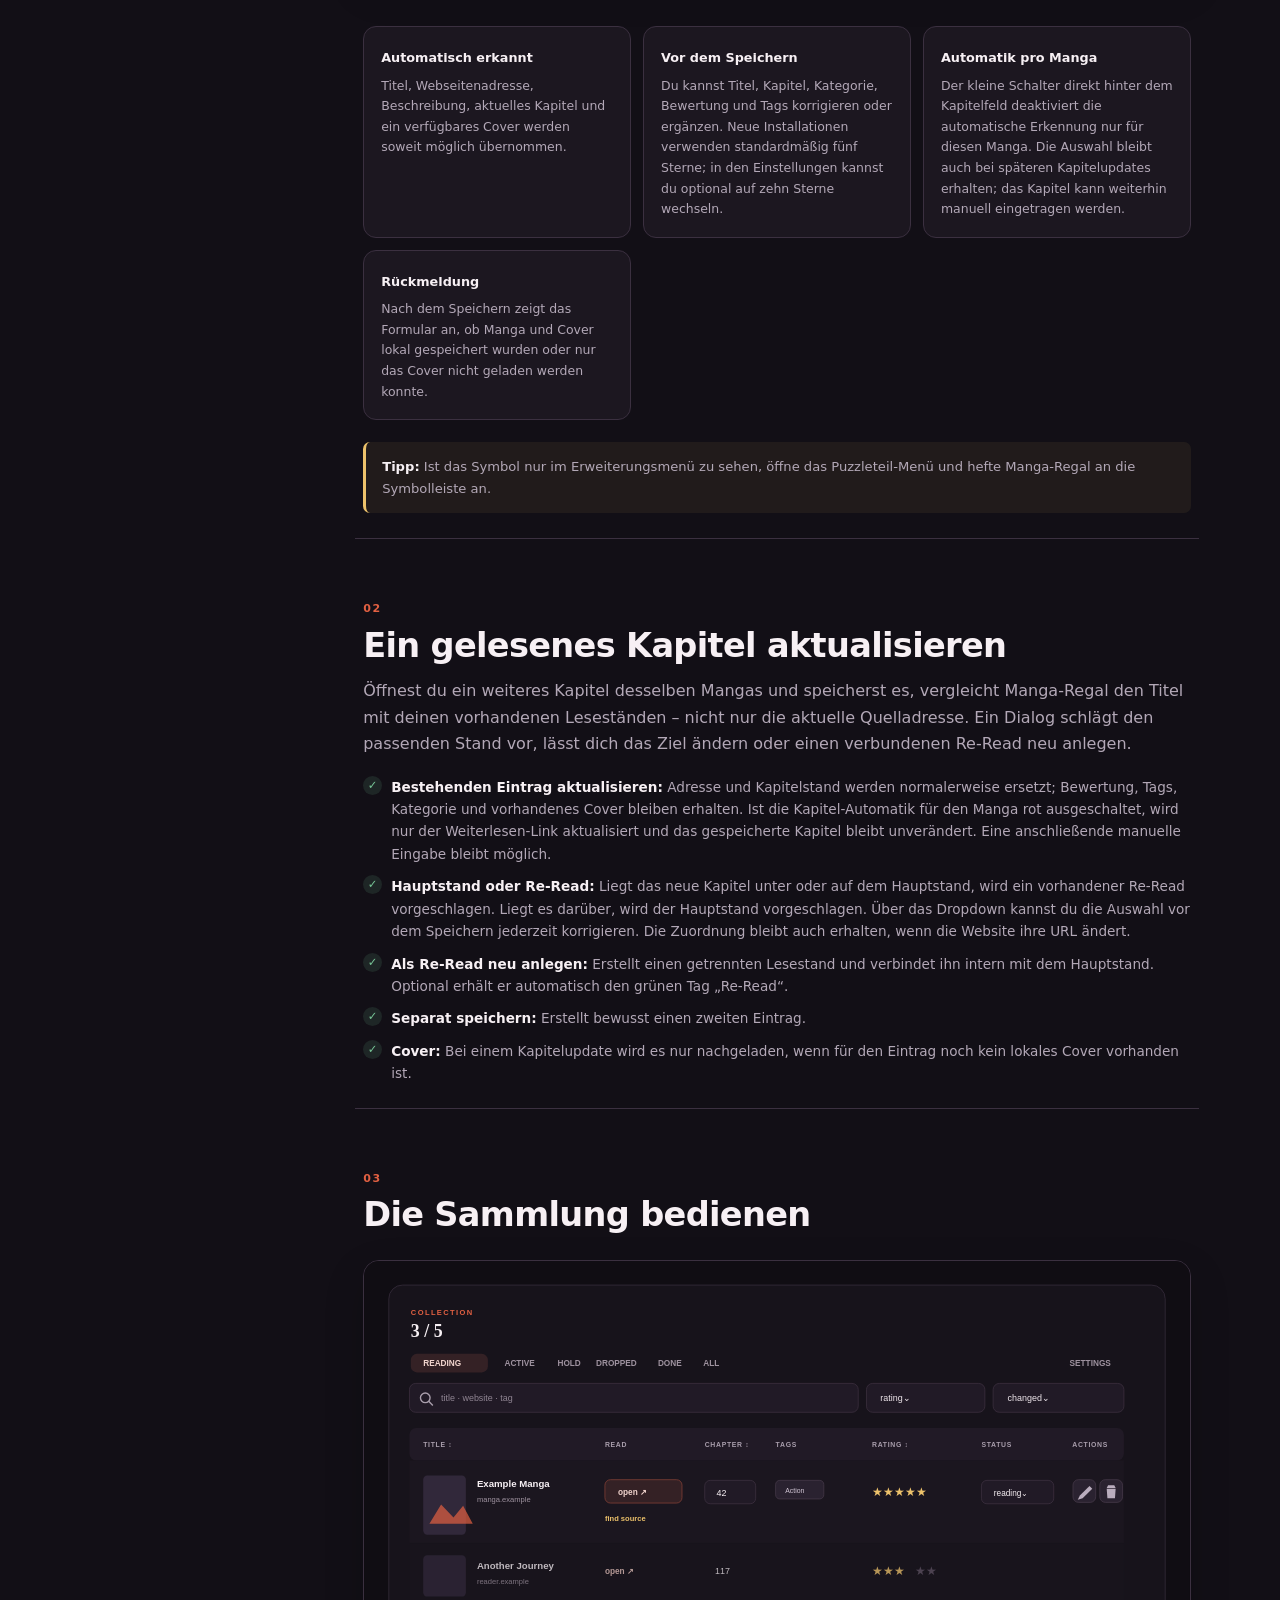
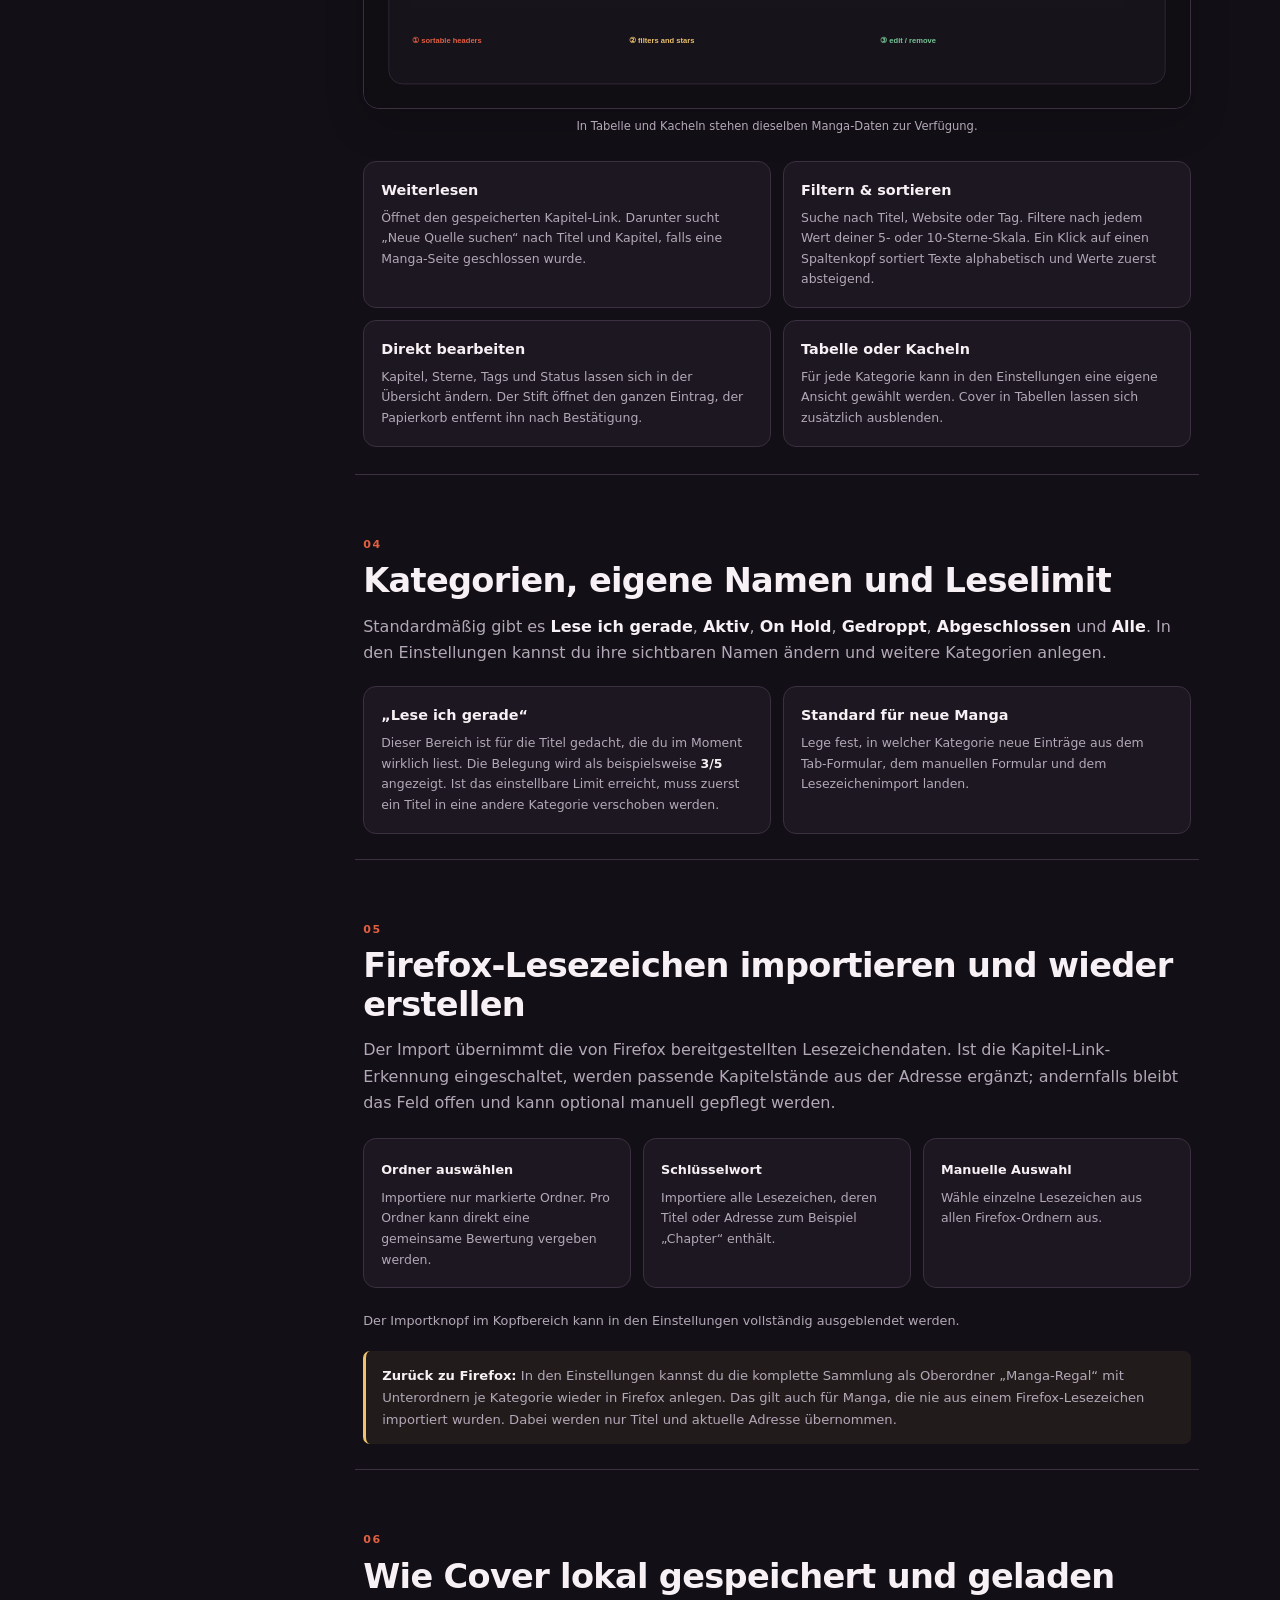
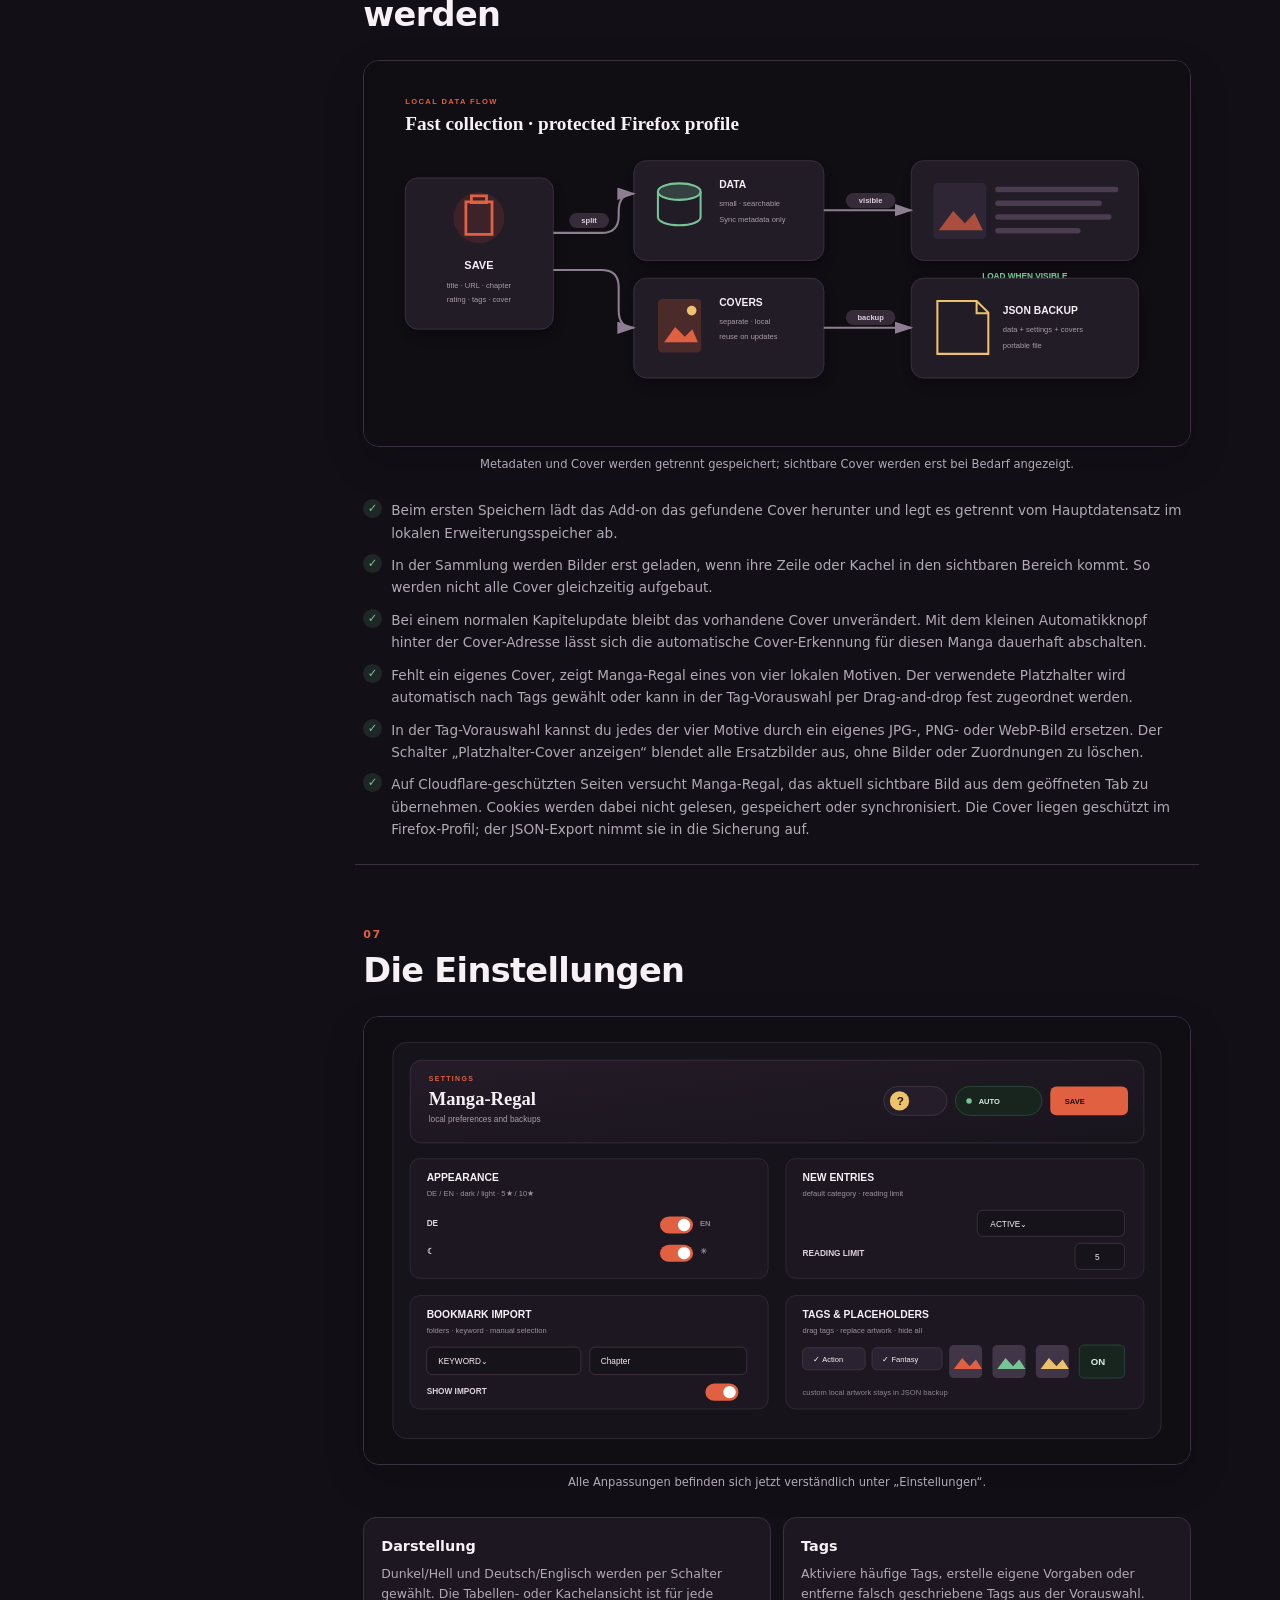
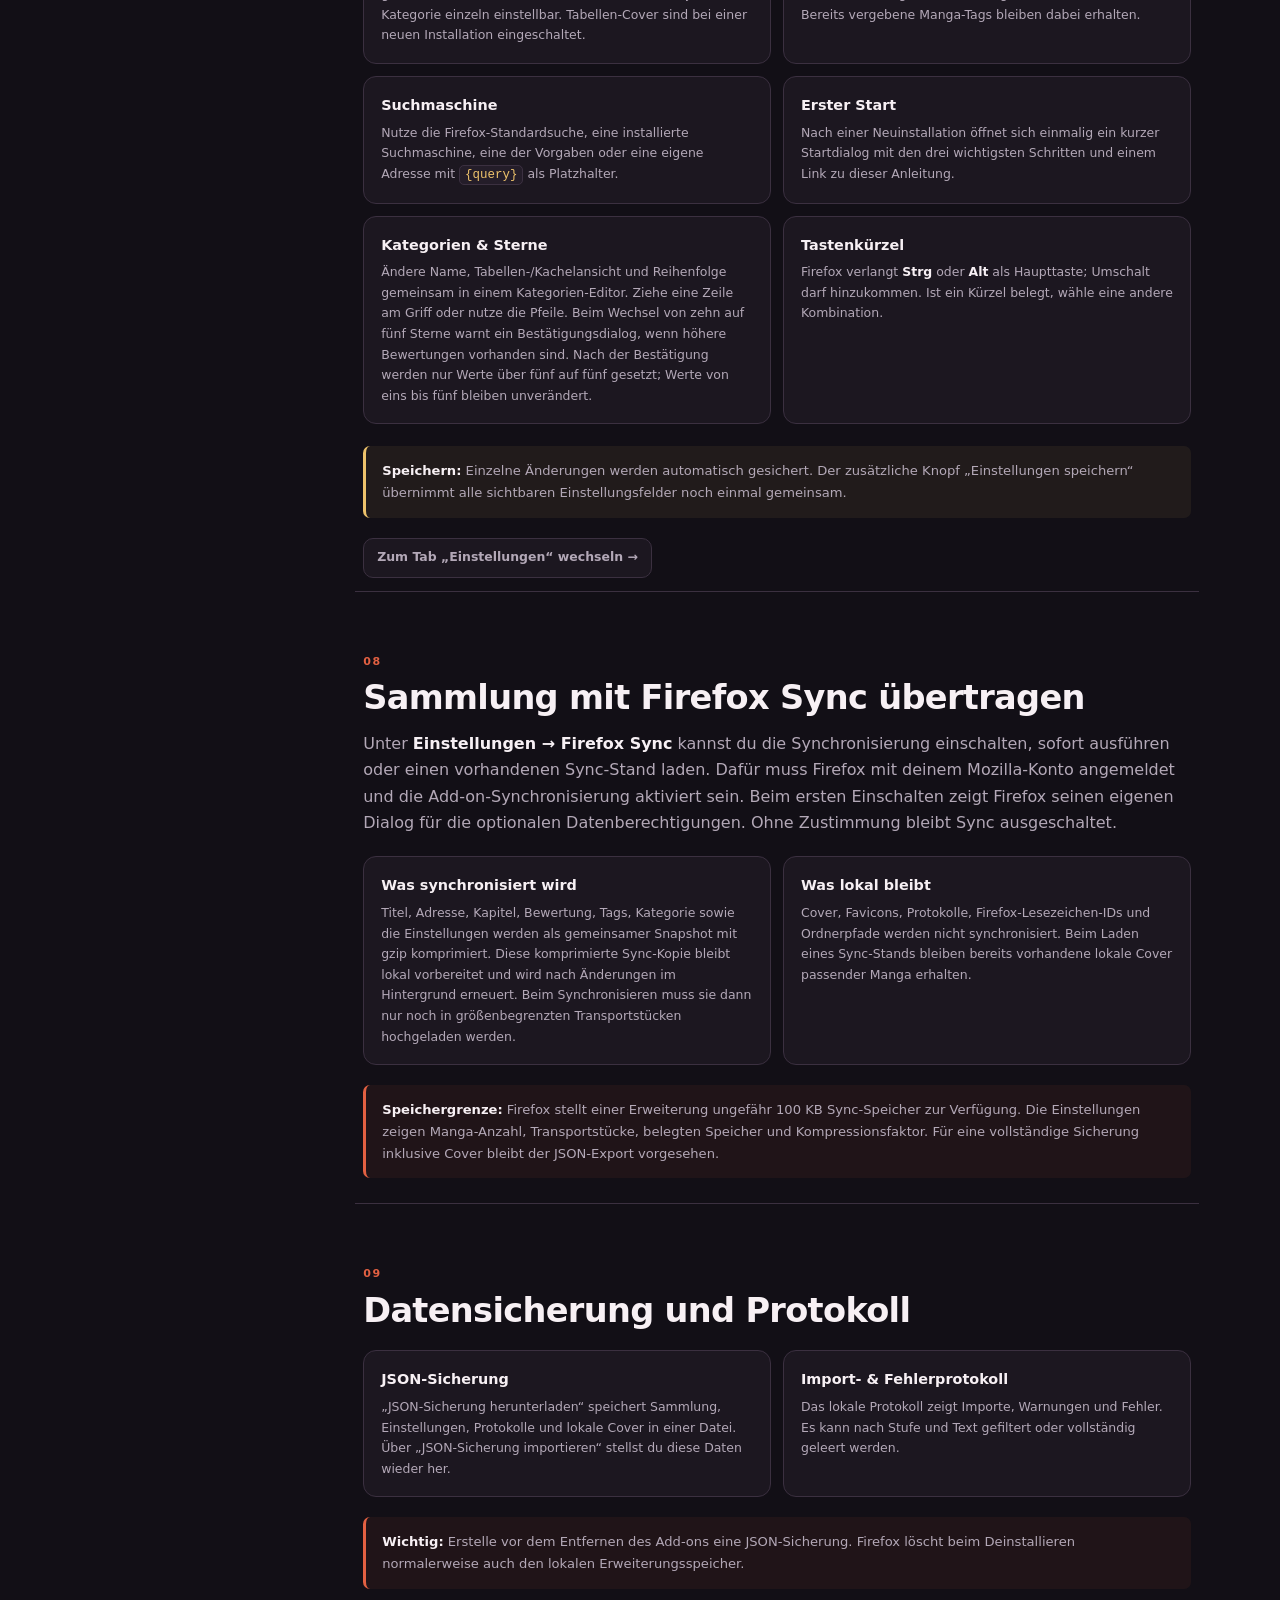
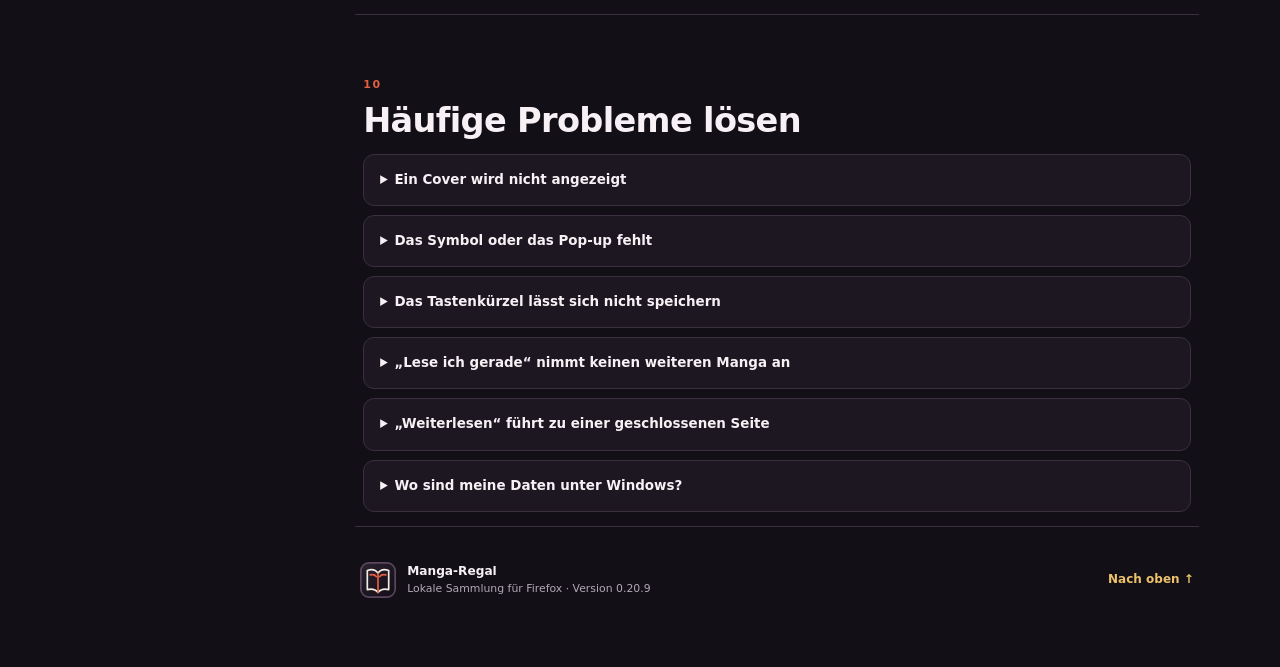
==== commit 9cf29254: "Fix dynamic HTML rendering and release 0.20.9" ====
--- a/help/index.html
+++ b/help/index.html
@@ -13,7 +13,7 @@
       <span><strong>Manga-Regal</strong><small>Hilfe & Anleitung</small></span>
     </a>
     <div class="top-actions">
-      <span class="version">Version 0.20.8</span>
+      <span class="version">Version 0.20.9</span>
       <a class="button" href="index.en.html" data-mobile-label="EN">EN</a>
       <a class="button" href="../dashboard/index.html?view=admin" data-mobile-label="Einstellungen">← Zu den Einstellungen</a>
     </div>
@@ -51,7 +51,7 @@
           <article><b>2</b><span>Manga-Regal-Symbol anklicken</span></article>
           <article><b>3</b><span>Angaben prüfen und speichern</span></article>
         </div>
-        <div class="note"><strong>Version 0.20.8:</strong> Diese Anleitung beschreibt die aktuelle Oberfläche einschließlich lokalisierter Hilfe, automatischer Kapitel- und Cover-Schalter sowie eigener Platzhalter-Cover.</div>
+        <div class="note"><strong>Version 0.20.9:</strong> Diese Anleitung beschreibt die aktuelle Oberfläche einschließlich lokalisierter Hilfe, automatischer Kapitel- und Cover-Schalter sowie eigener Platzhalter-Cover.</div>
       </section>
 
       <section id="speichern">
@@ -192,7 +192,7 @@
 
       <footer>
         <img src="../icons/manga-regal.svg" alt="">
-        <p><strong>Manga-Regal</strong><br><span>Lokale Sammlung für Firefox · Version 0.20.8</span></p>
+        <p><strong>Manga-Regal</strong><br><span>Lokale Sammlung für Firefox · Version 0.20.9</span></p>
         <a href="#start">Nach oben ↑</a>
       </footer>
     </main>
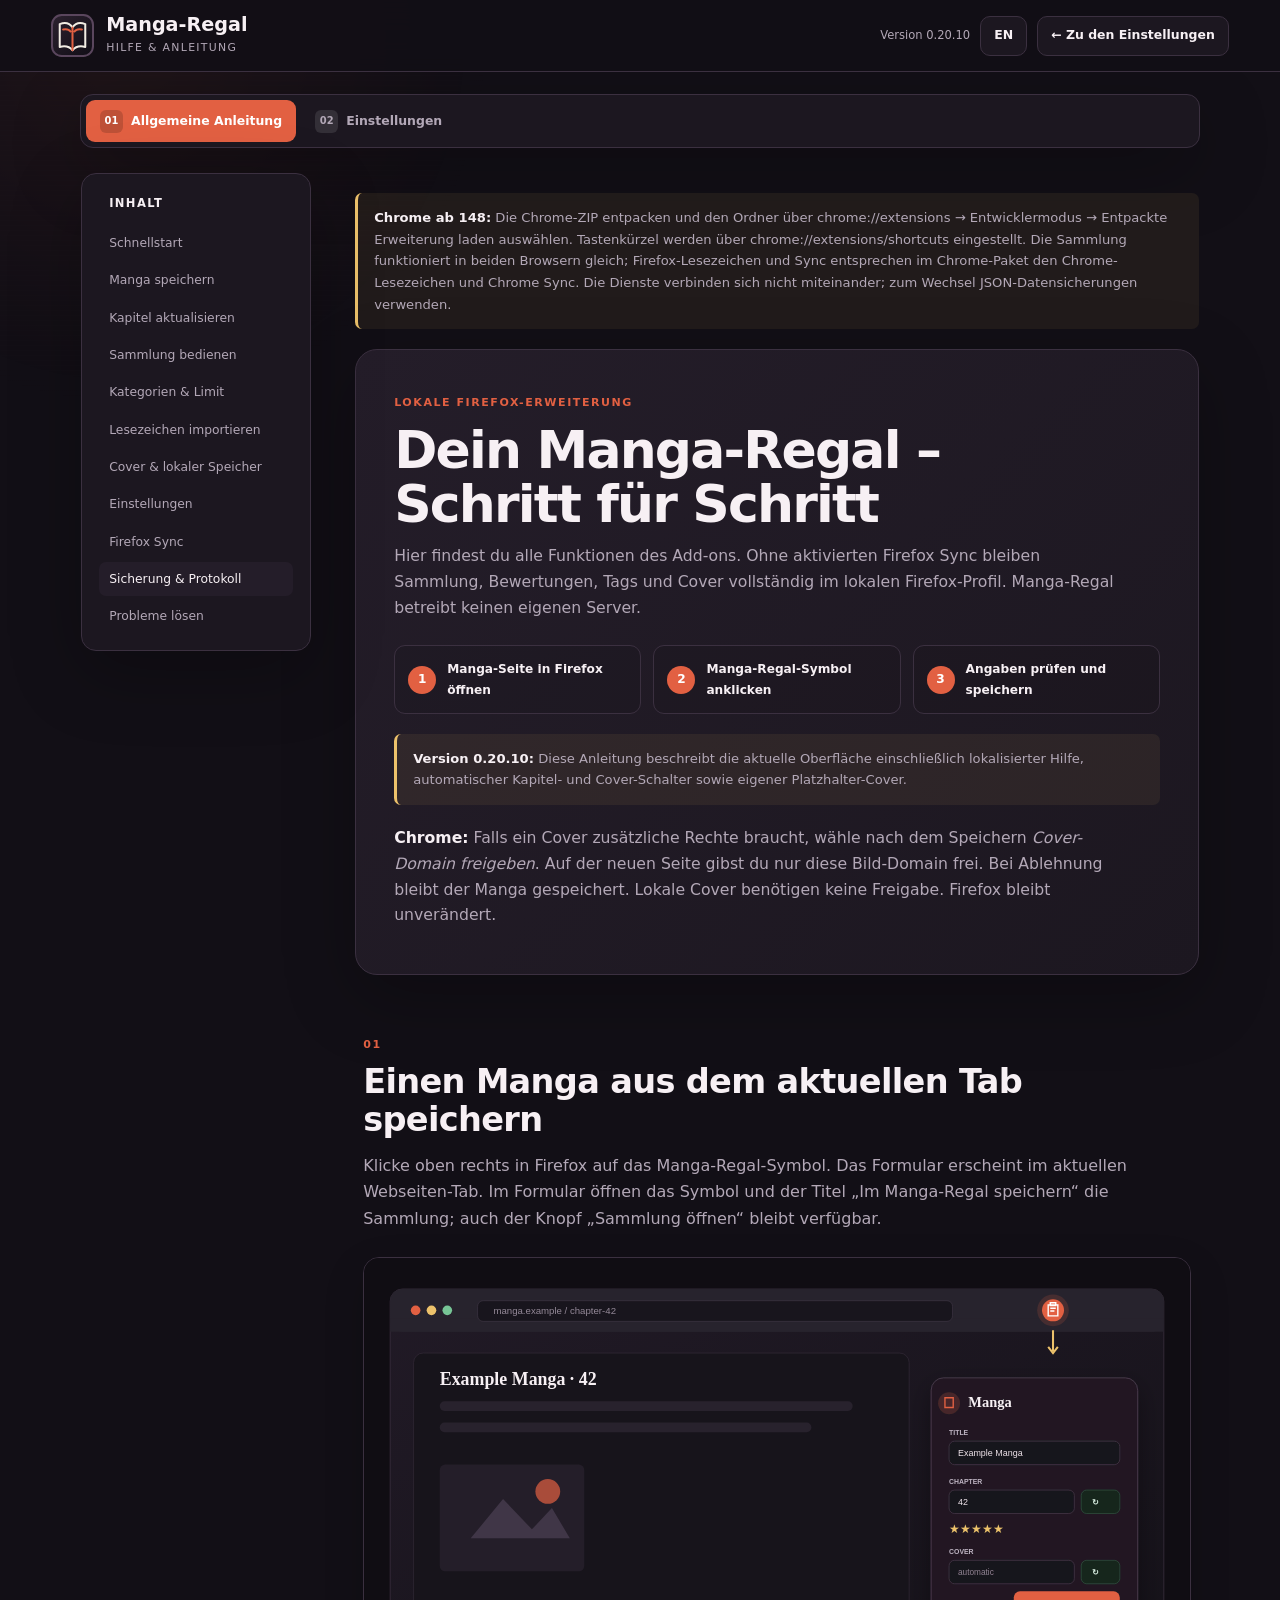
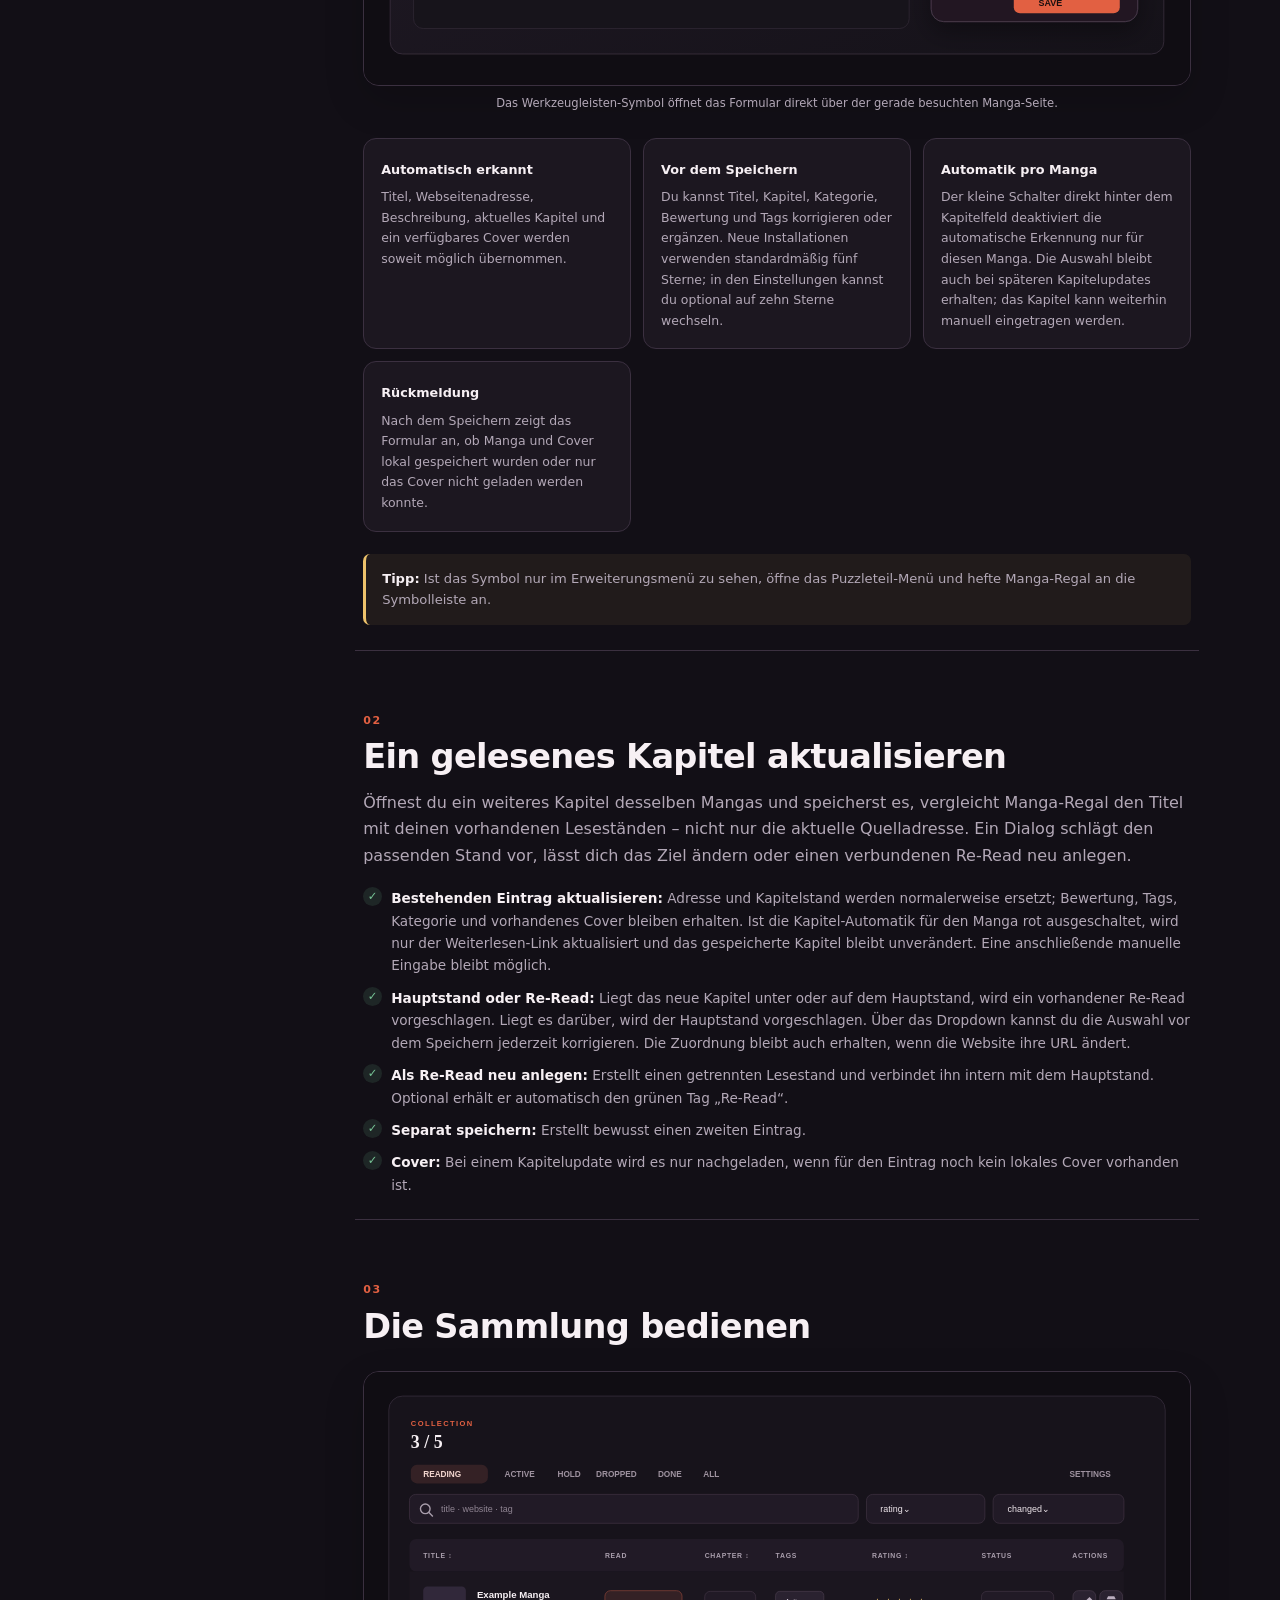
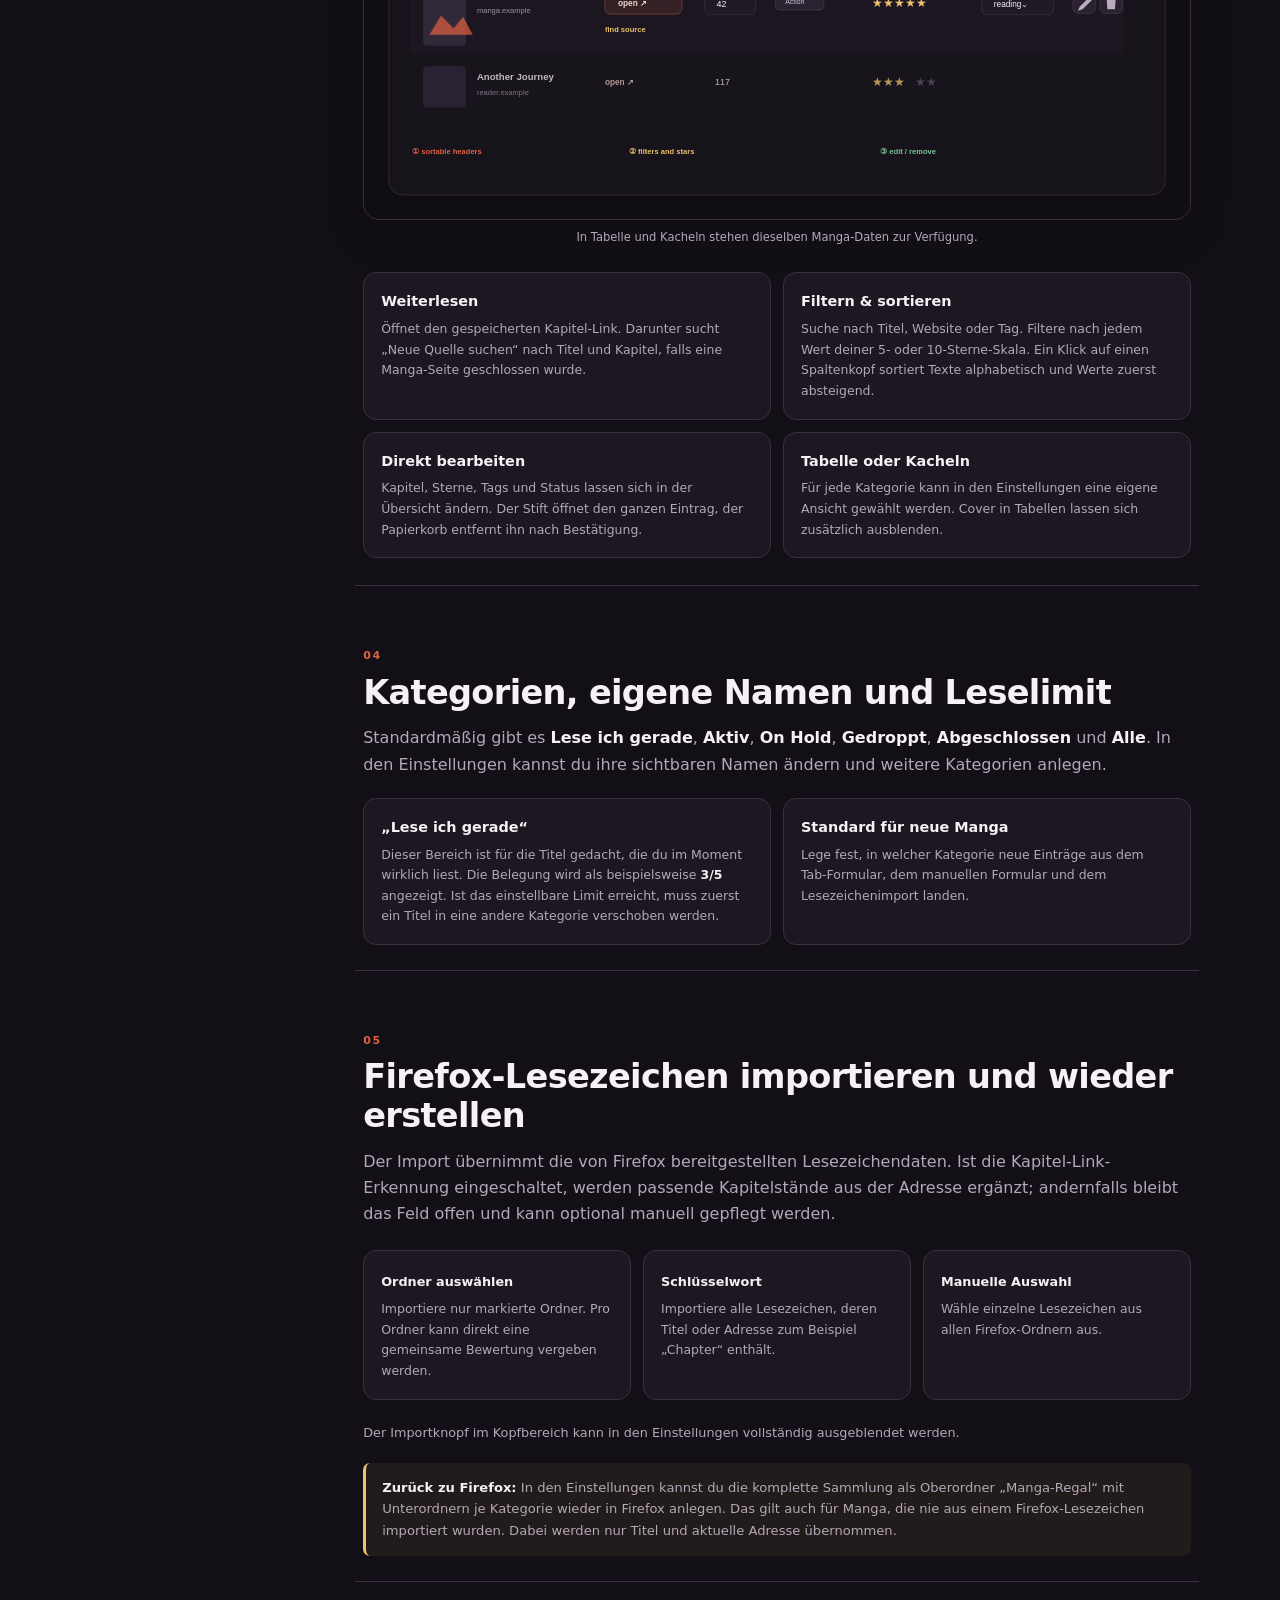
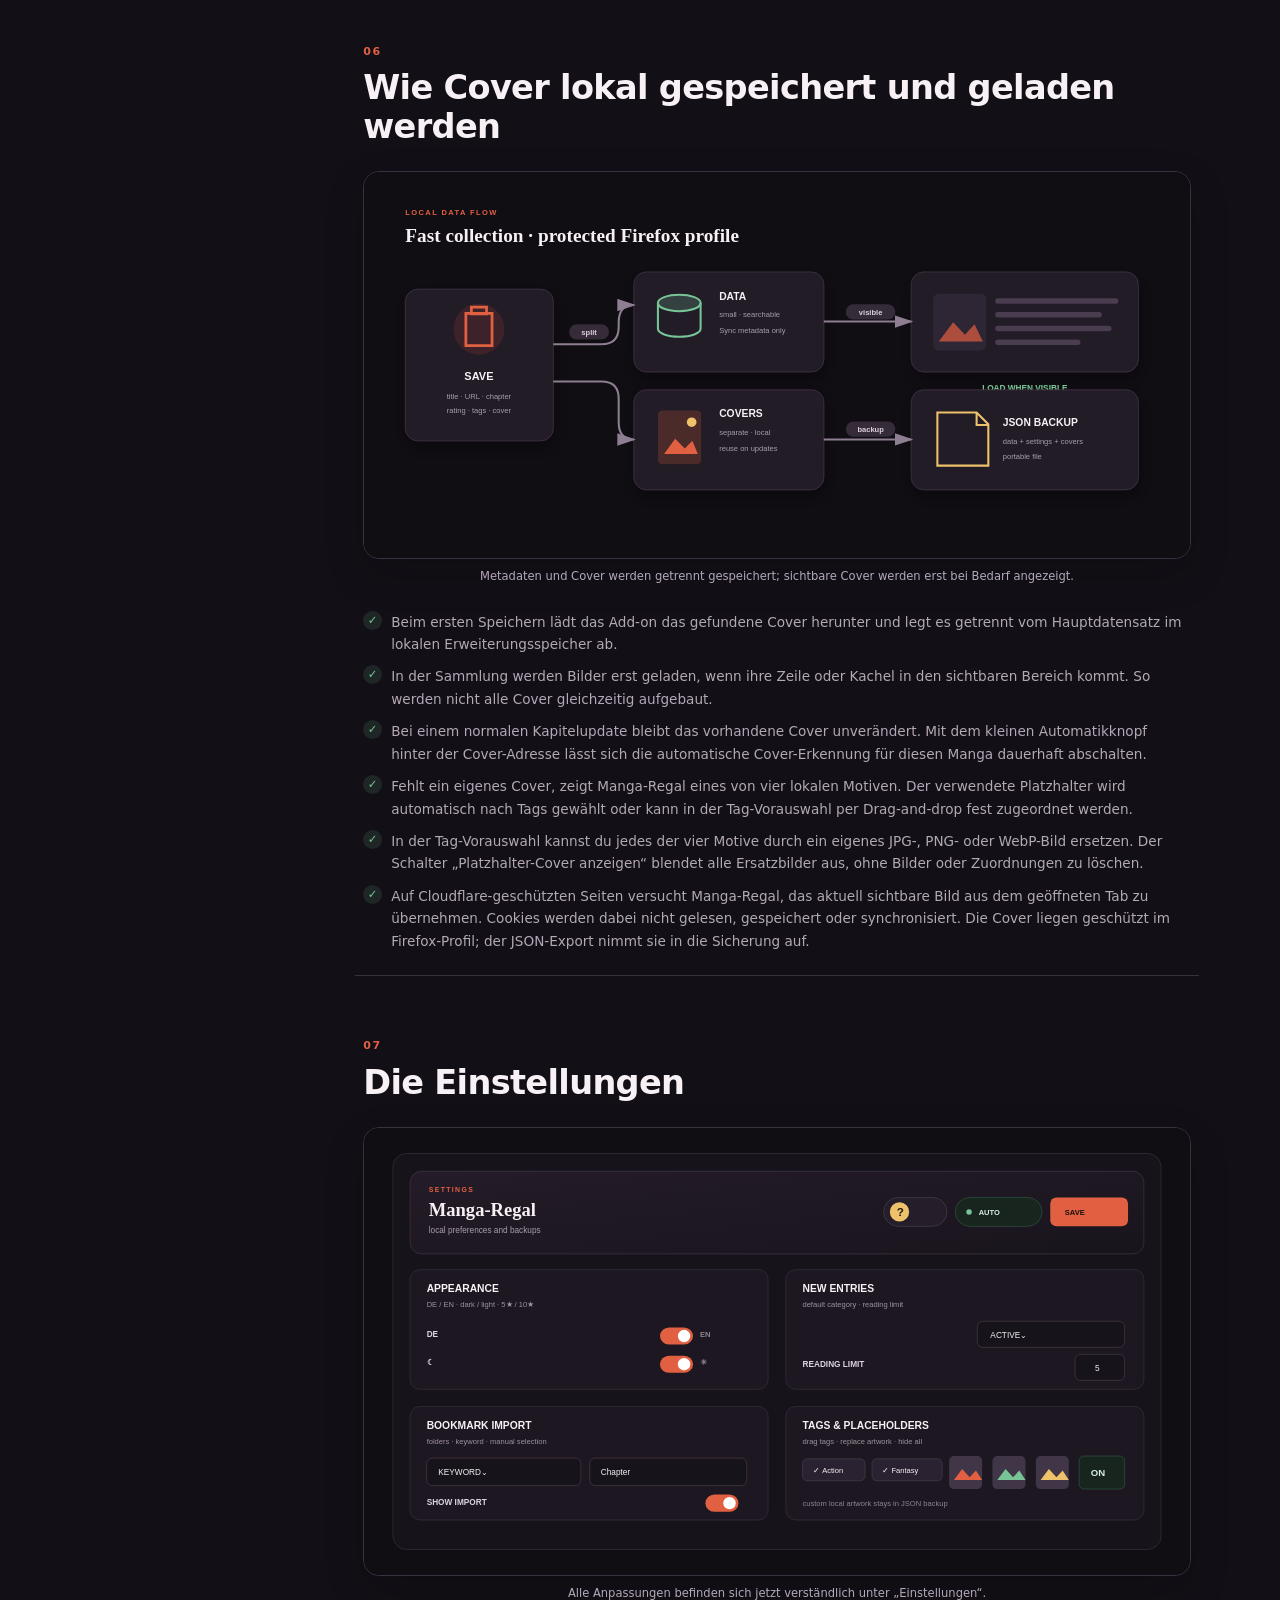
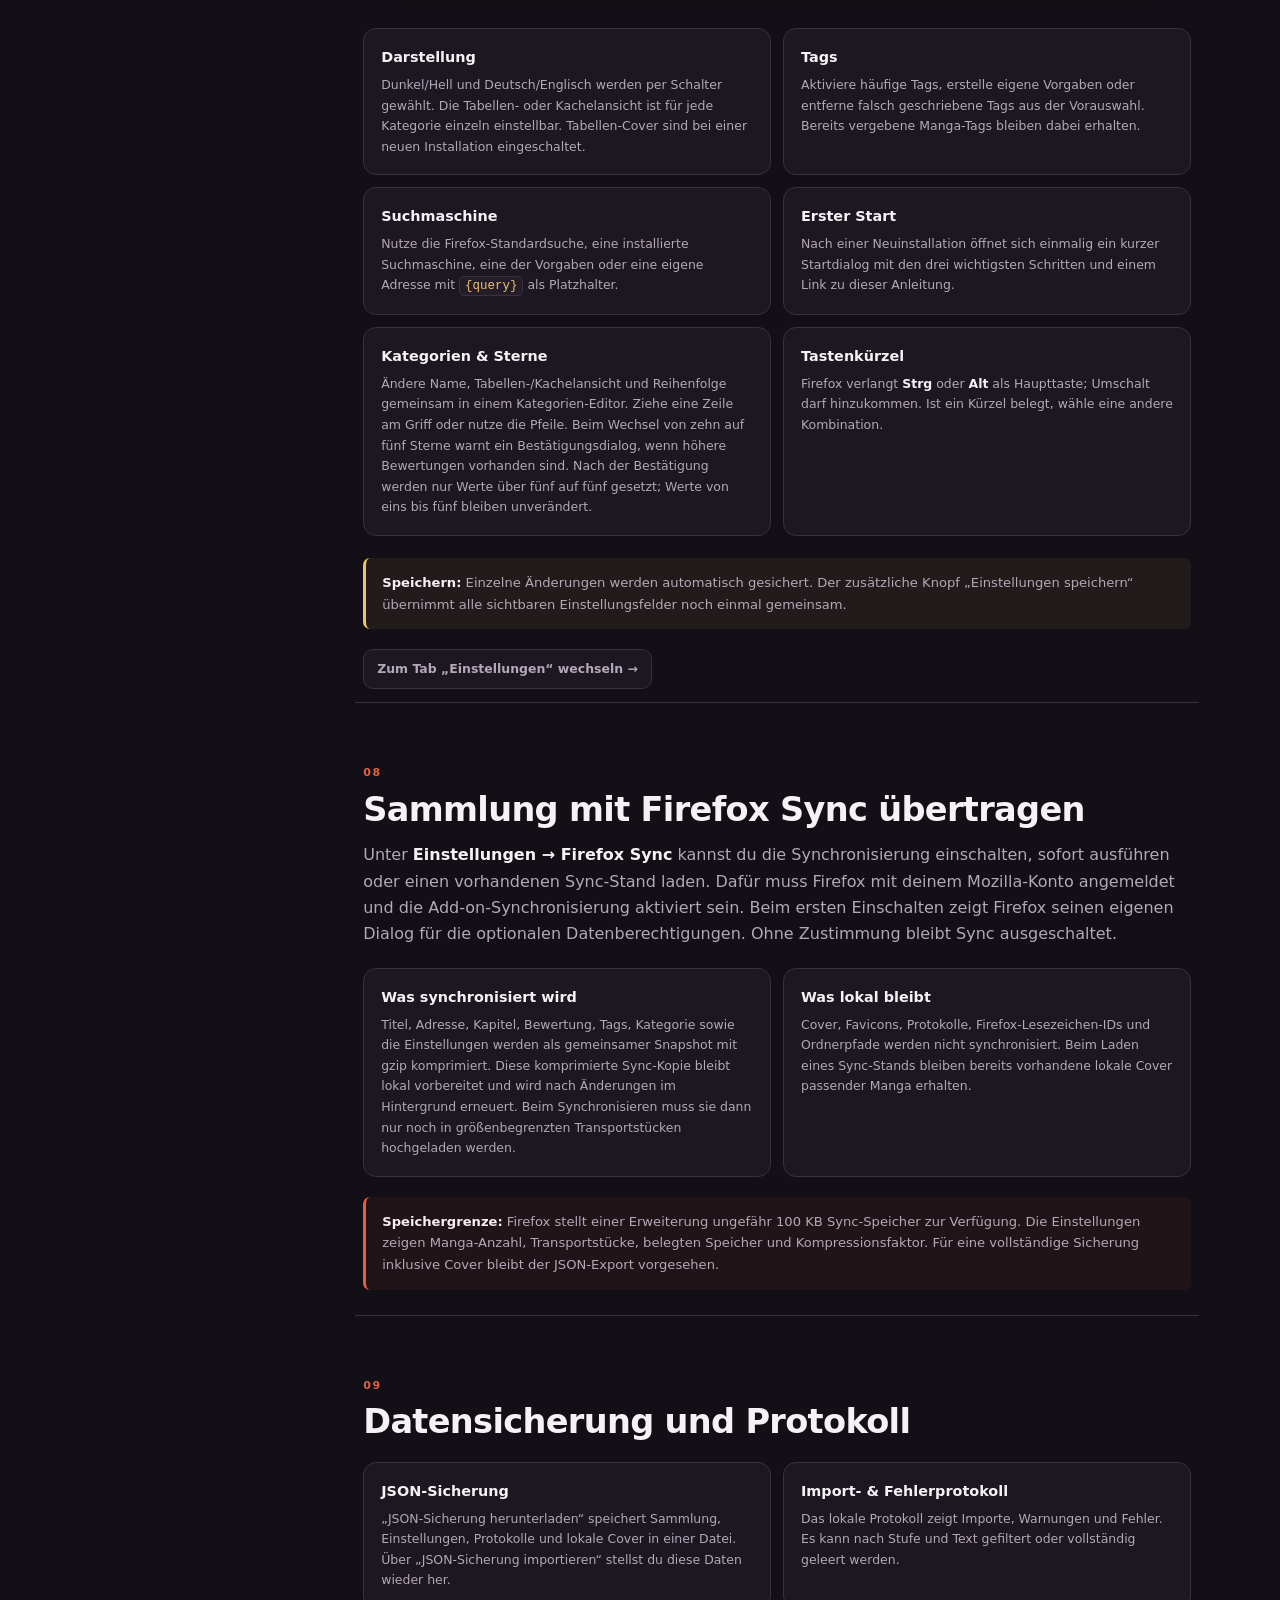
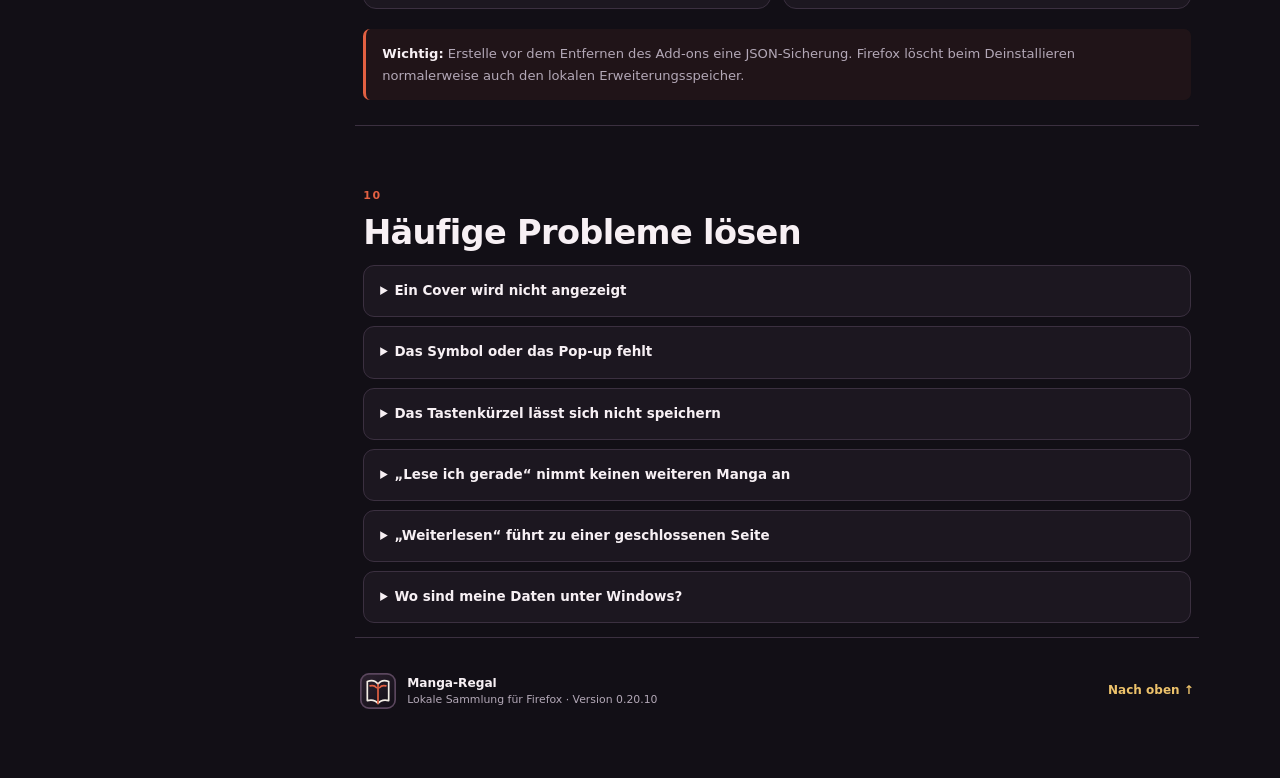
==== commit 3cb15858: "Release 0.20.10 with optional Chrome cover host permissions" ====
--- a/help/index.html
+++ b/help/index.html
@@ -13,7 +13,7 @@
       <span><strong>Manga-Regal</strong><small>Hilfe & Anleitung</small></span>
     </a>
     <div class="top-actions">
-      <span class="version">Version 0.20.9</span>
+      <span class="version">Version 0.20.10</span>
       <a class="button" href="index.en.html" data-mobile-label="EN">EN</a>
       <a class="button" href="../dashboard/index.html?view=admin" data-mobile-label="Einstellungen">← Zu den Einstellungen</a>
     </div>
@@ -51,7 +51,8 @@
           <article><b>2</b><span>Manga-Regal-Symbol anklicken</span></article>
           <article><b>3</b><span>Angaben prüfen und speichern</span></article>
         </div>
-        <div class="note"><strong>Version 0.20.9:</strong> Diese Anleitung beschreibt die aktuelle Oberfläche einschließlich lokalisierter Hilfe, automatischer Kapitel- und Cover-Schalter sowie eigener Platzhalter-Cover.</div>
+        <div class="note"><strong>Version 0.20.10:</strong> Diese Anleitung beschreibt die aktuelle Oberfläche einschließlich lokalisierter Hilfe, automatischer Kapitel- und Cover-Schalter sowie eigener Platzhalter-Cover.</div>
+        <p><strong>Chrome:</strong> Falls ein Cover zusätzliche Rechte braucht, wähle nach dem Speichern <em>Cover-Domain freigeben</em>. Auf der neuen Seite gibst du nur diese Bild-Domain frei. Bei Ablehnung bleibt der Manga gespeichert. Lokale Cover benötigen keine Freigabe. Firefox bleibt unverändert.</p>
       </section>
 
       <section id="speichern">
@@ -192,7 +193,7 @@
 
       <footer>
         <img src="../icons/manga-regal.svg" alt="">
-        <p><strong>Manga-Regal</strong><br><span>Lokale Sammlung für Firefox · Version 0.20.9</span></p>
+        <p><strong>Manga-Regal</strong><br><span>Lokale Sammlung für Firefox · Version 0.20.10</span></p>
         <a href="#start">Nach oben ↑</a>
       </footer>
     </main>
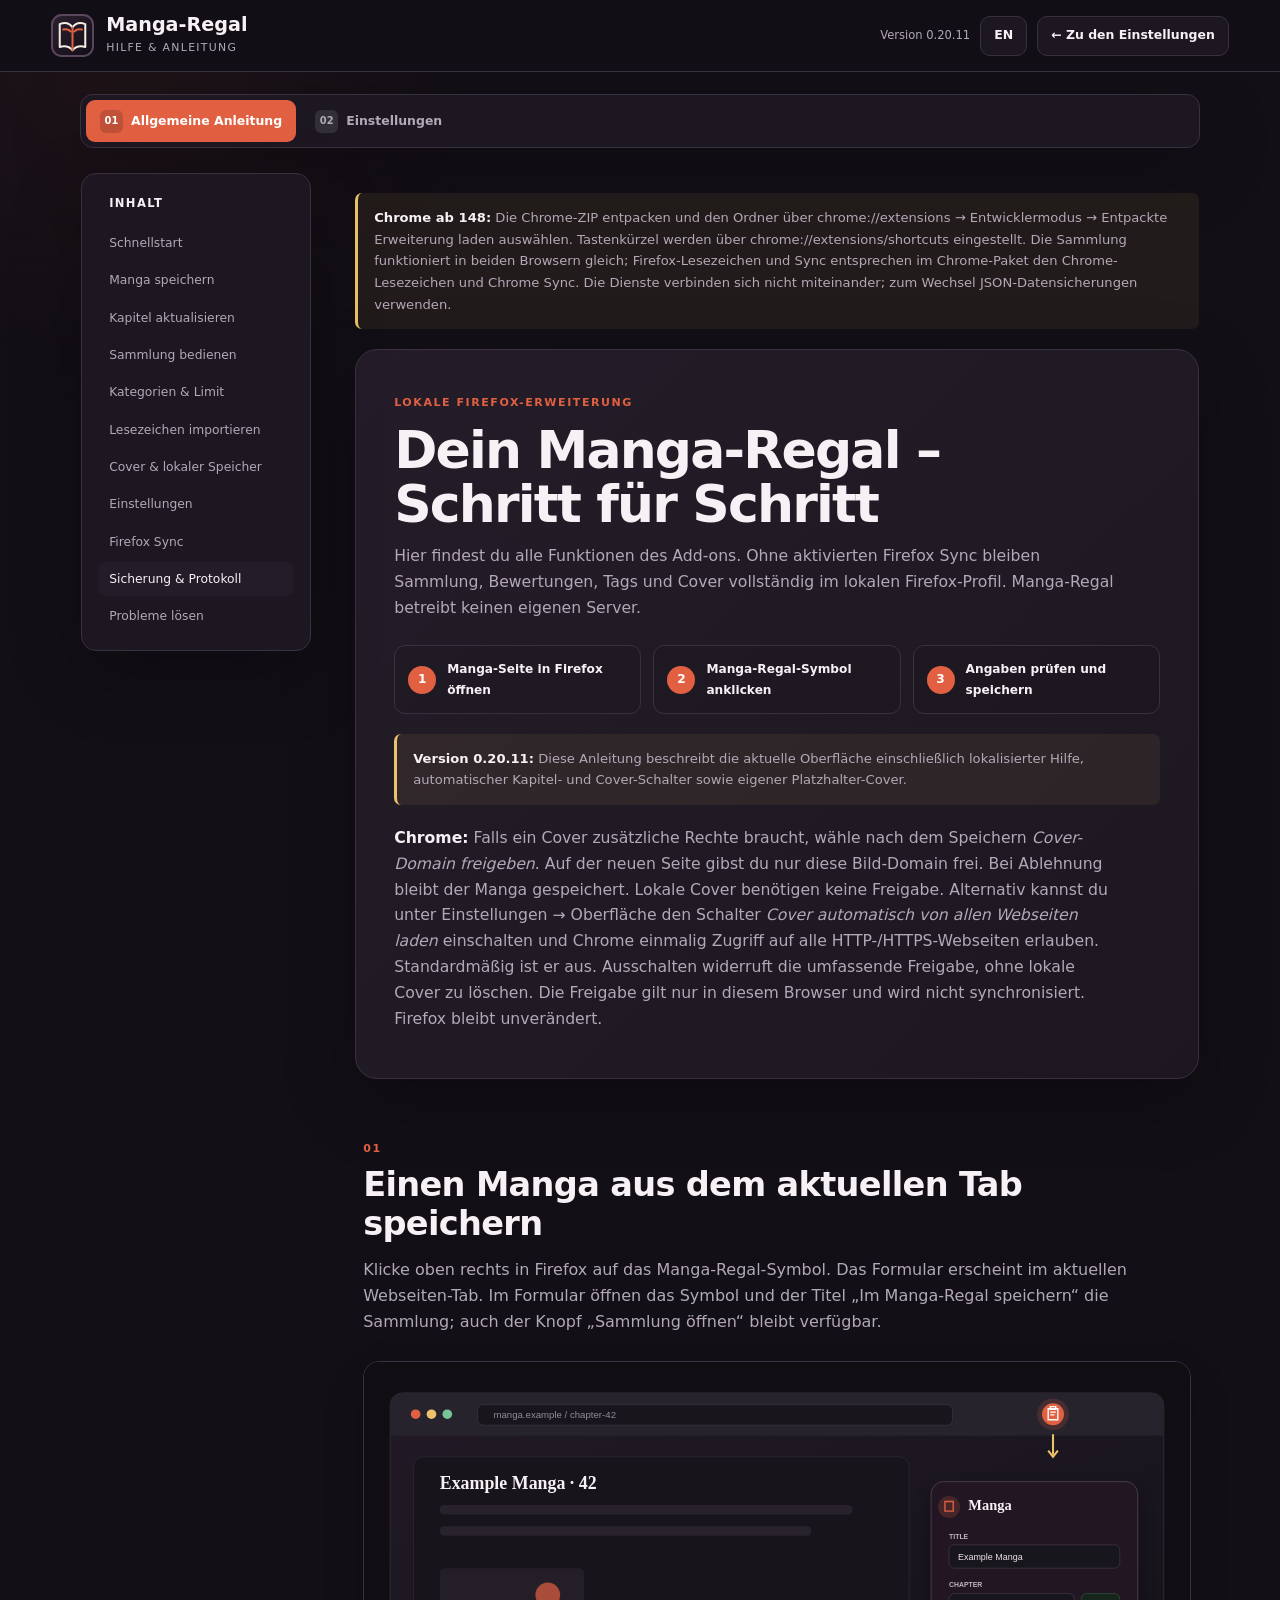
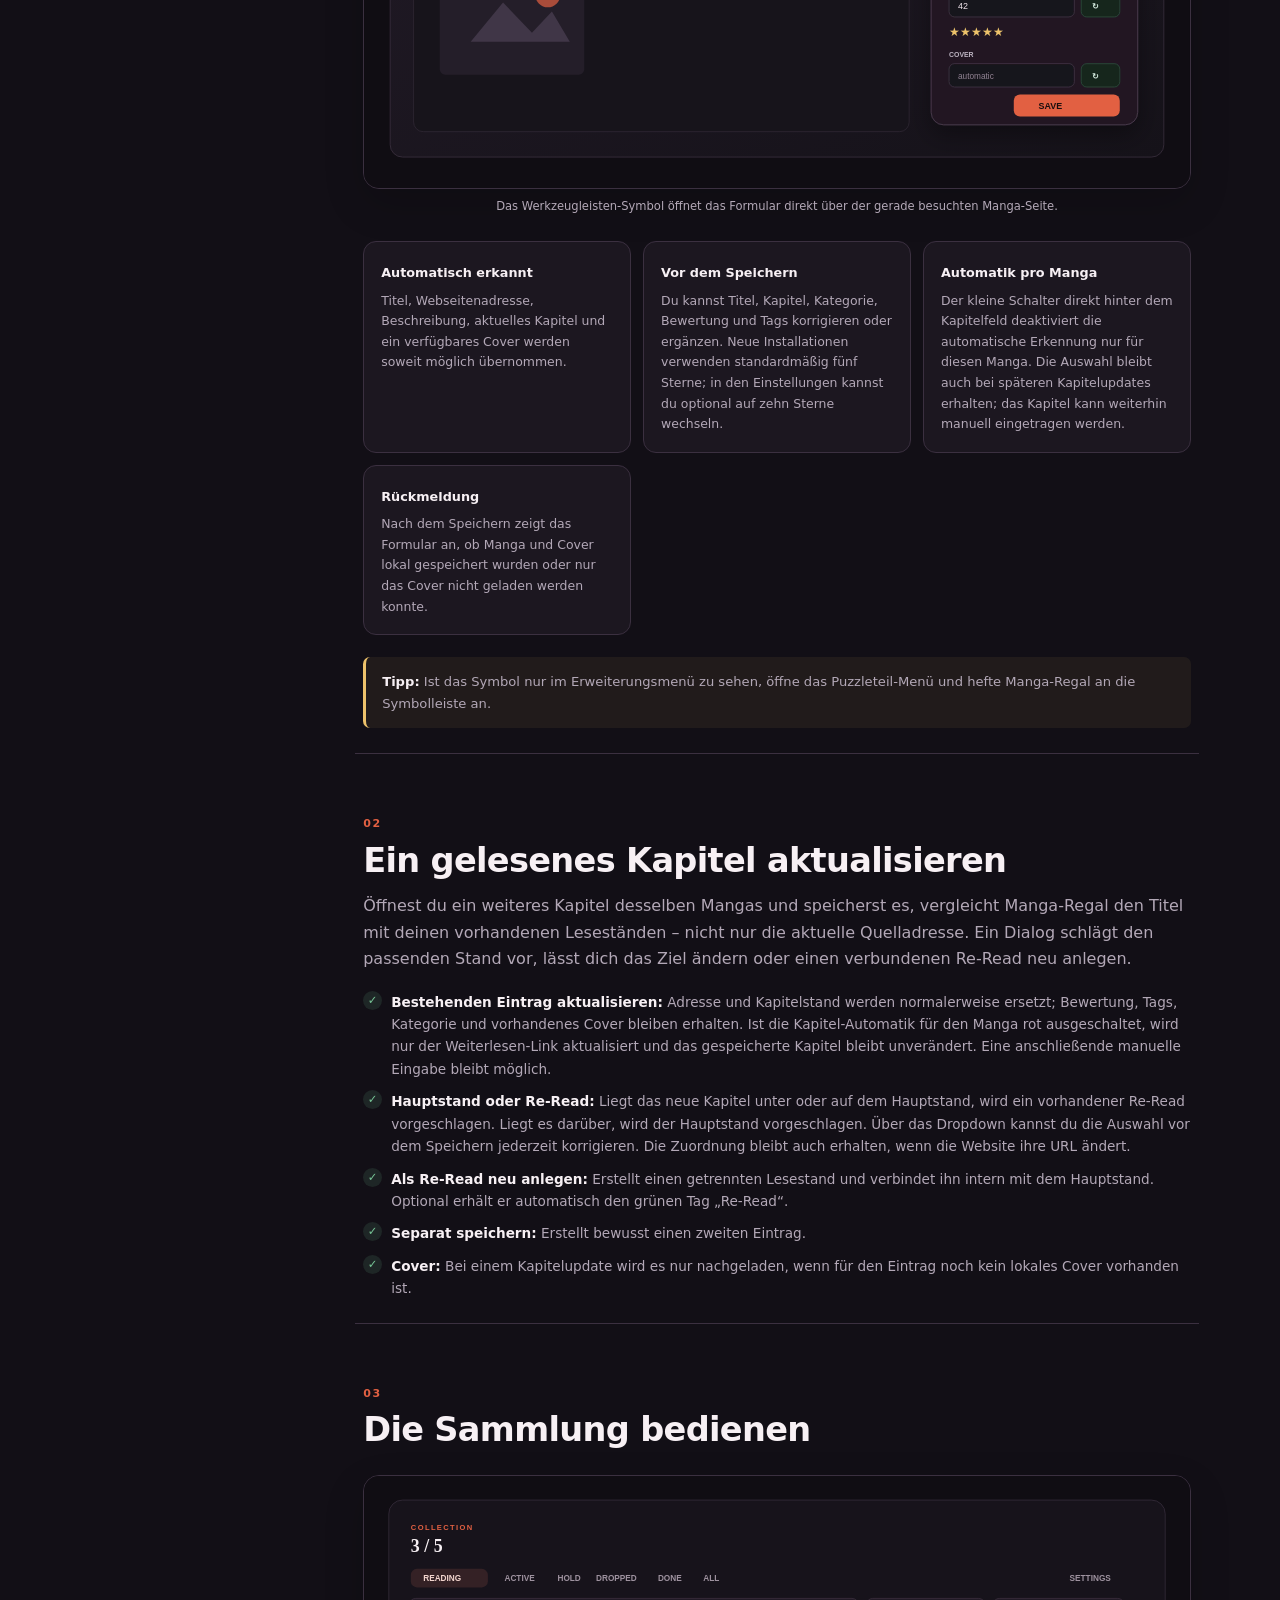
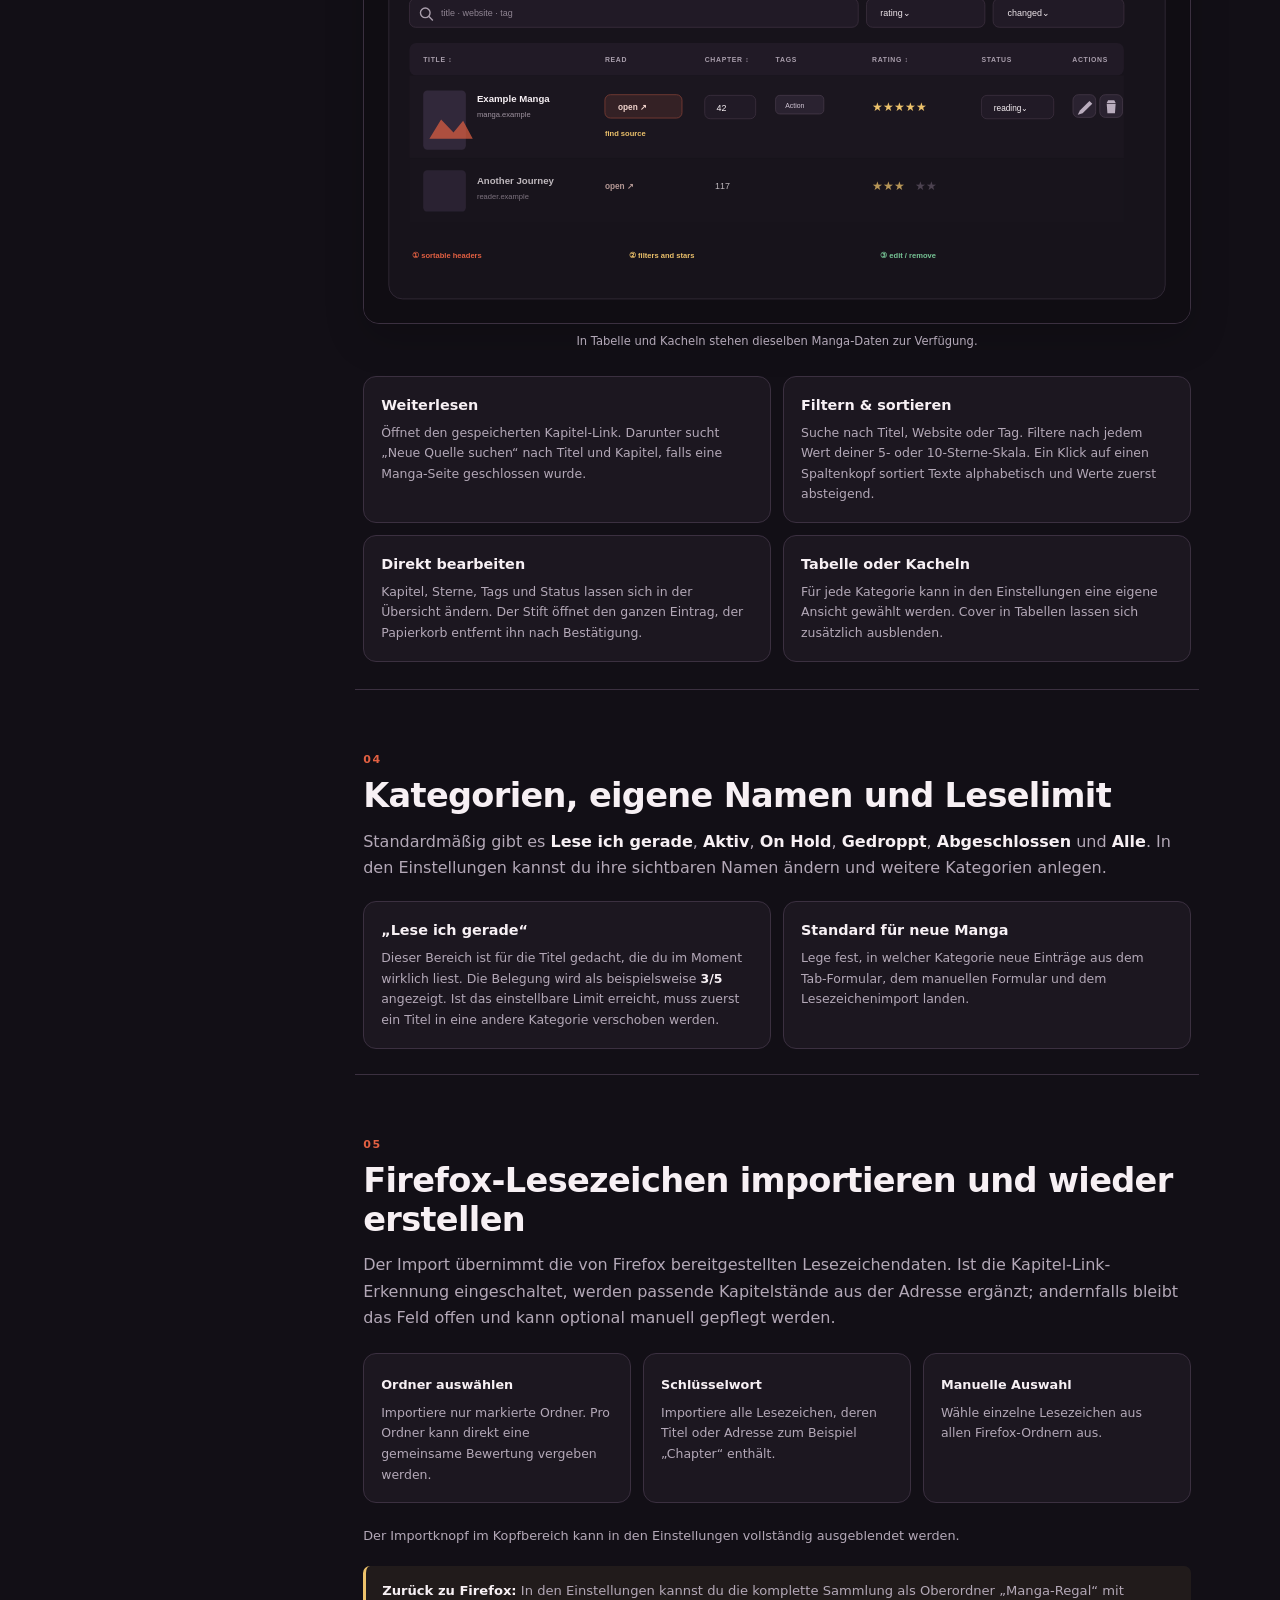
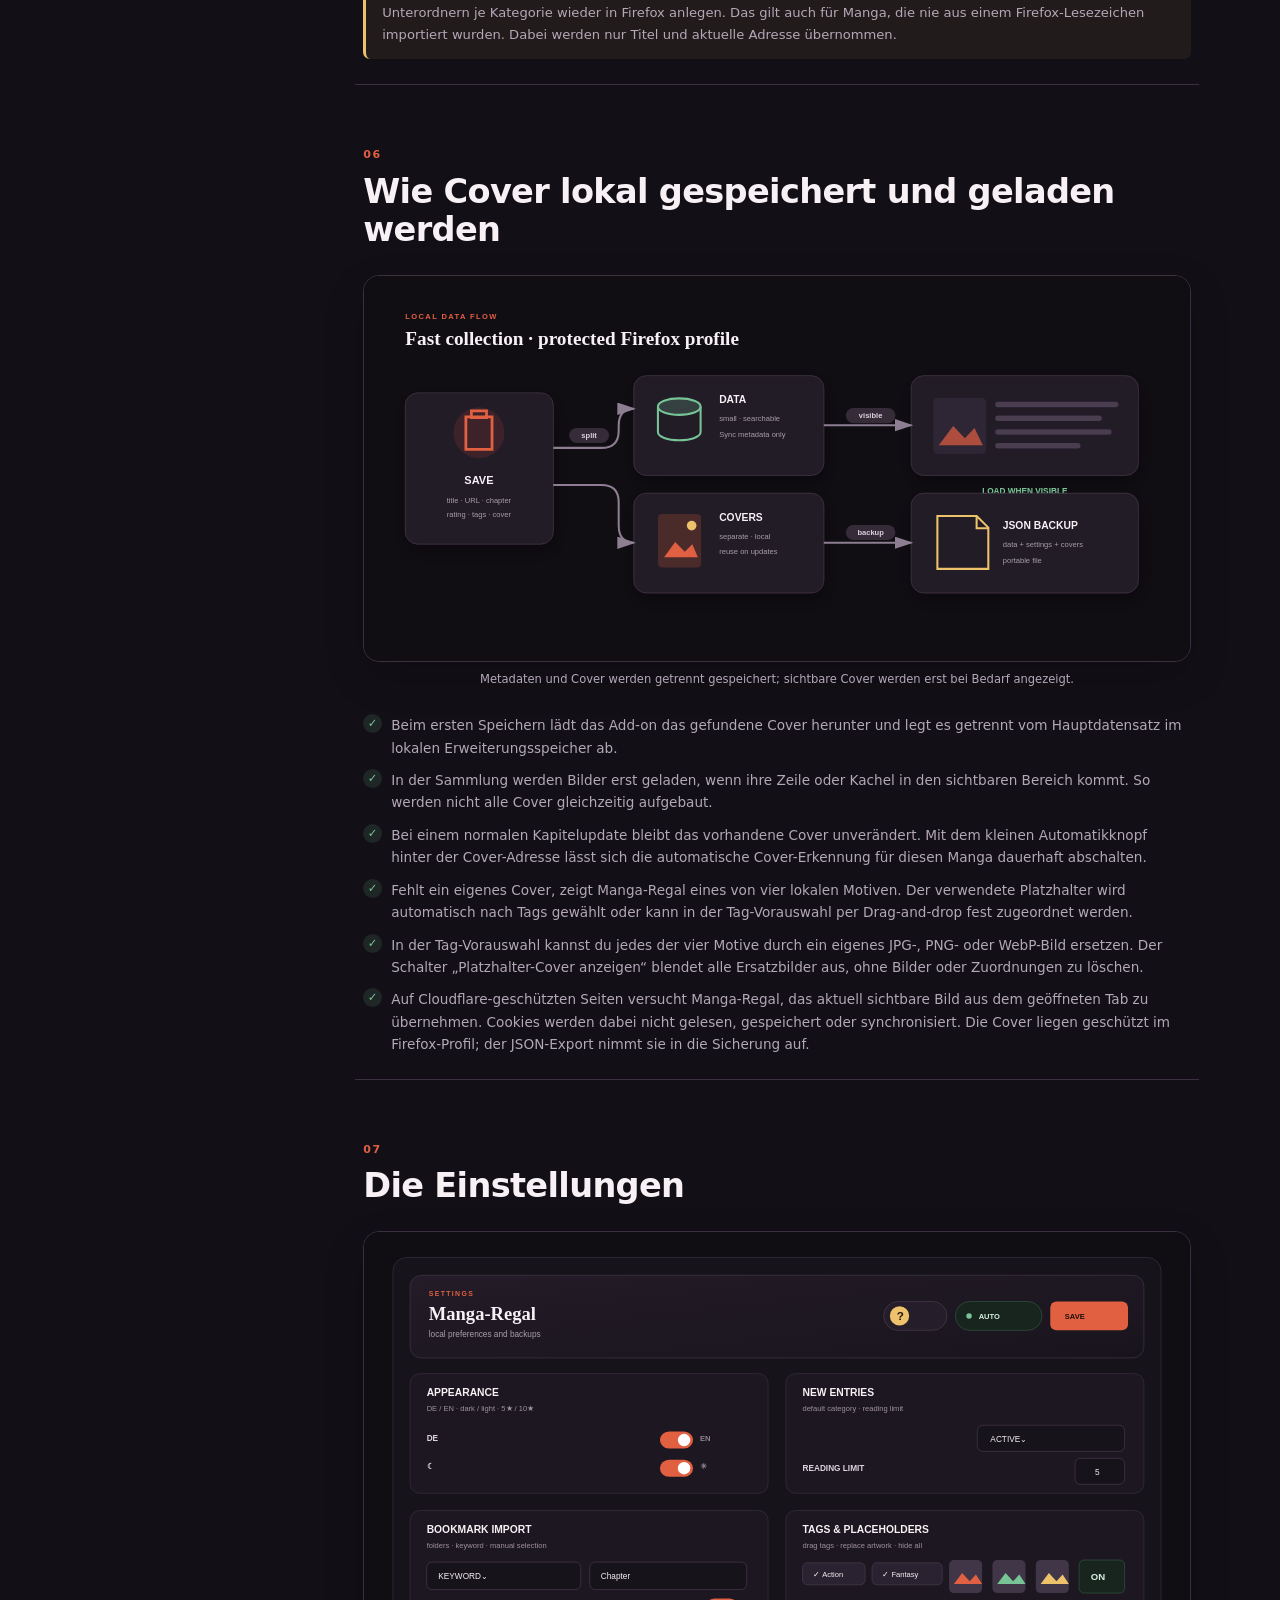
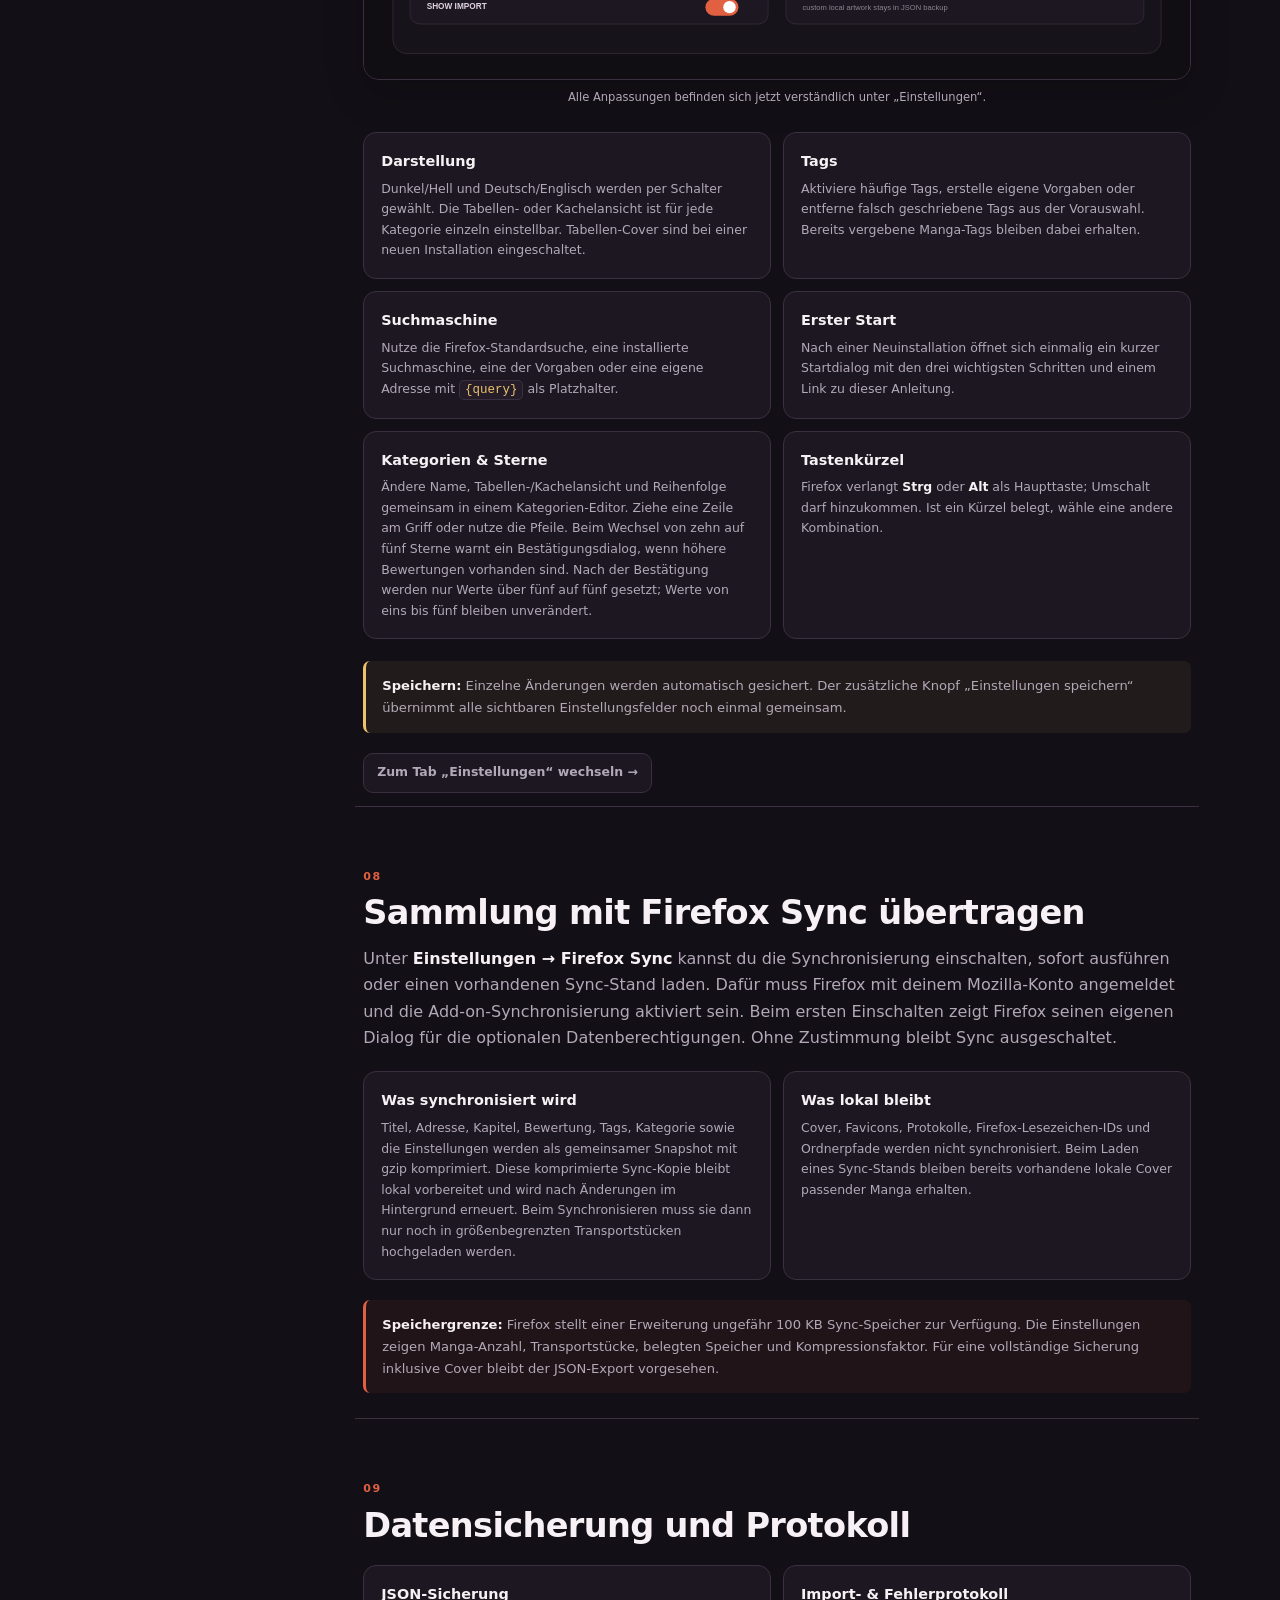
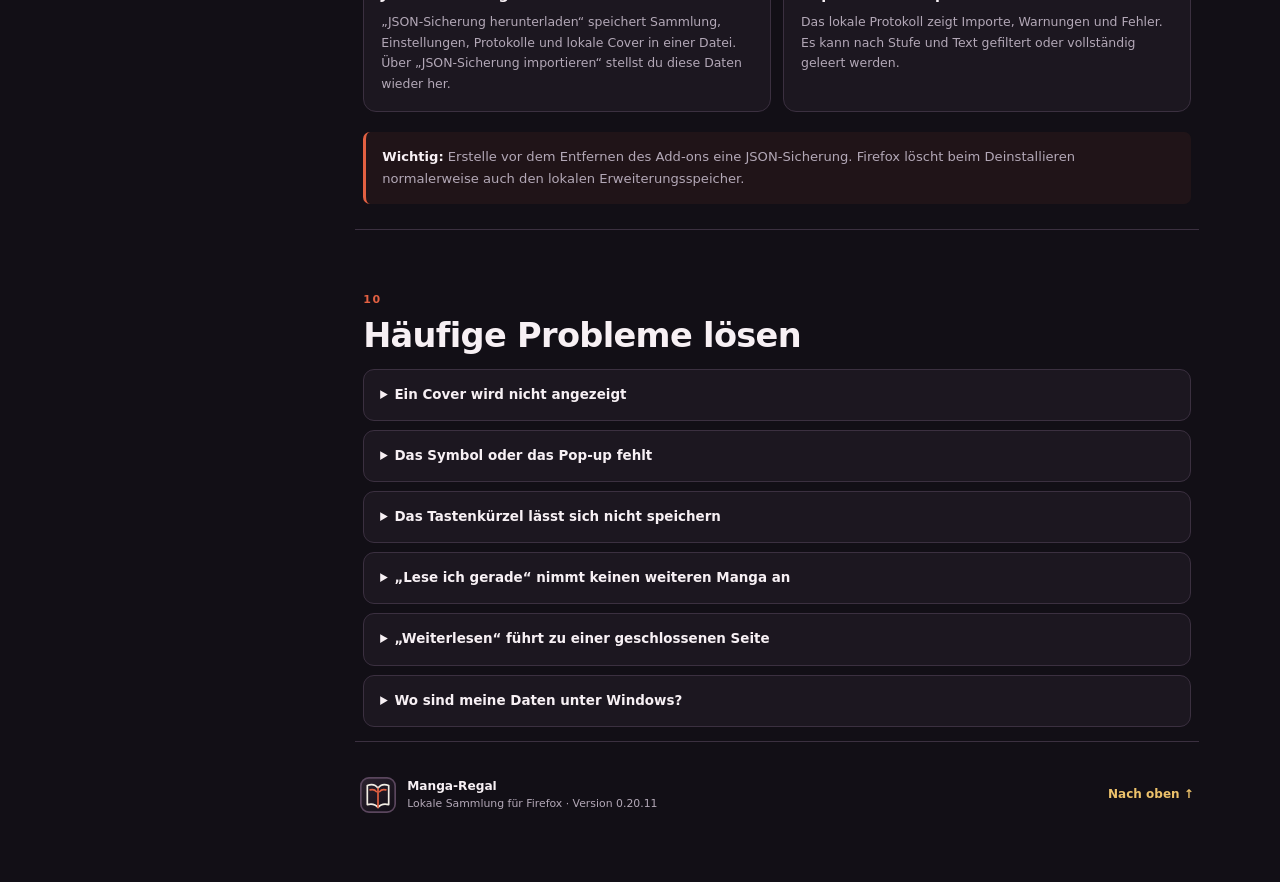
==== commit 48bb8742: "Release 0.20.11 with optional all-sites cover access switch" ====
--- a/help/index.html
+++ b/help/index.html
@@ -13,7 +13,7 @@
       <span><strong>Manga-Regal</strong><small>Hilfe & Anleitung</small></span>
     </a>
     <div class="top-actions">
-      <span class="version">Version 0.20.10</span>
+      <span class="version">Version 0.20.11</span>
       <a class="button" href="index.en.html" data-mobile-label="EN">EN</a>
       <a class="button" href="../dashboard/index.html?view=admin" data-mobile-label="Einstellungen">← Zu den Einstellungen</a>
     </div>
@@ -51,8 +51,8 @@
           <article><b>2</b><span>Manga-Regal-Symbol anklicken</span></article>
           <article><b>3</b><span>Angaben prüfen und speichern</span></article>
         </div>
-        <div class="note"><strong>Version 0.20.10:</strong> Diese Anleitung beschreibt die aktuelle Oberfläche einschließlich lokalisierter Hilfe, automatischer Kapitel- und Cover-Schalter sowie eigener Platzhalter-Cover.</div>
-        <p><strong>Chrome:</strong> Falls ein Cover zusätzliche Rechte braucht, wähle nach dem Speichern <em>Cover-Domain freigeben</em>. Auf der neuen Seite gibst du nur diese Bild-Domain frei. Bei Ablehnung bleibt der Manga gespeichert. Lokale Cover benötigen keine Freigabe. Firefox bleibt unverändert.</p>
+        <div class="note"><strong>Version 0.20.11:</strong> Diese Anleitung beschreibt die aktuelle Oberfläche einschließlich lokalisierter Hilfe, automatischer Kapitel- und Cover-Schalter sowie eigener Platzhalter-Cover.</div>
+        <p><strong>Chrome:</strong> Falls ein Cover zusätzliche Rechte braucht, wähle nach dem Speichern <em>Cover-Domain freigeben</em>. Auf der neuen Seite gibst du nur diese Bild-Domain frei. Bei Ablehnung bleibt der Manga gespeichert. Lokale Cover benötigen keine Freigabe. Alternativ kannst du unter Einstellungen → Oberfläche den Schalter <em>Cover automatisch von allen Webseiten laden</em> einschalten und Chrome einmalig Zugriff auf alle HTTP-/HTTPS-Webseiten erlauben. Standardmäßig ist er aus. Ausschalten widerruft die umfassende Freigabe, ohne lokale Cover zu löschen. Die Freigabe gilt nur in diesem Browser und wird nicht synchronisiert. Firefox bleibt unverändert.</p>
       </section>
 
       <section id="speichern">
@@ -193,7 +193,7 @@
 
       <footer>
         <img src="../icons/manga-regal.svg" alt="">
-        <p><strong>Manga-Regal</strong><br><span>Lokale Sammlung für Firefox · Version 0.20.10</span></p>
+        <p><strong>Manga-Regal</strong><br><span>Lokale Sammlung für Firefox · Version 0.20.11</span></p>
         <a href="#start">Nach oben ↑</a>
       </footer>
     </main>
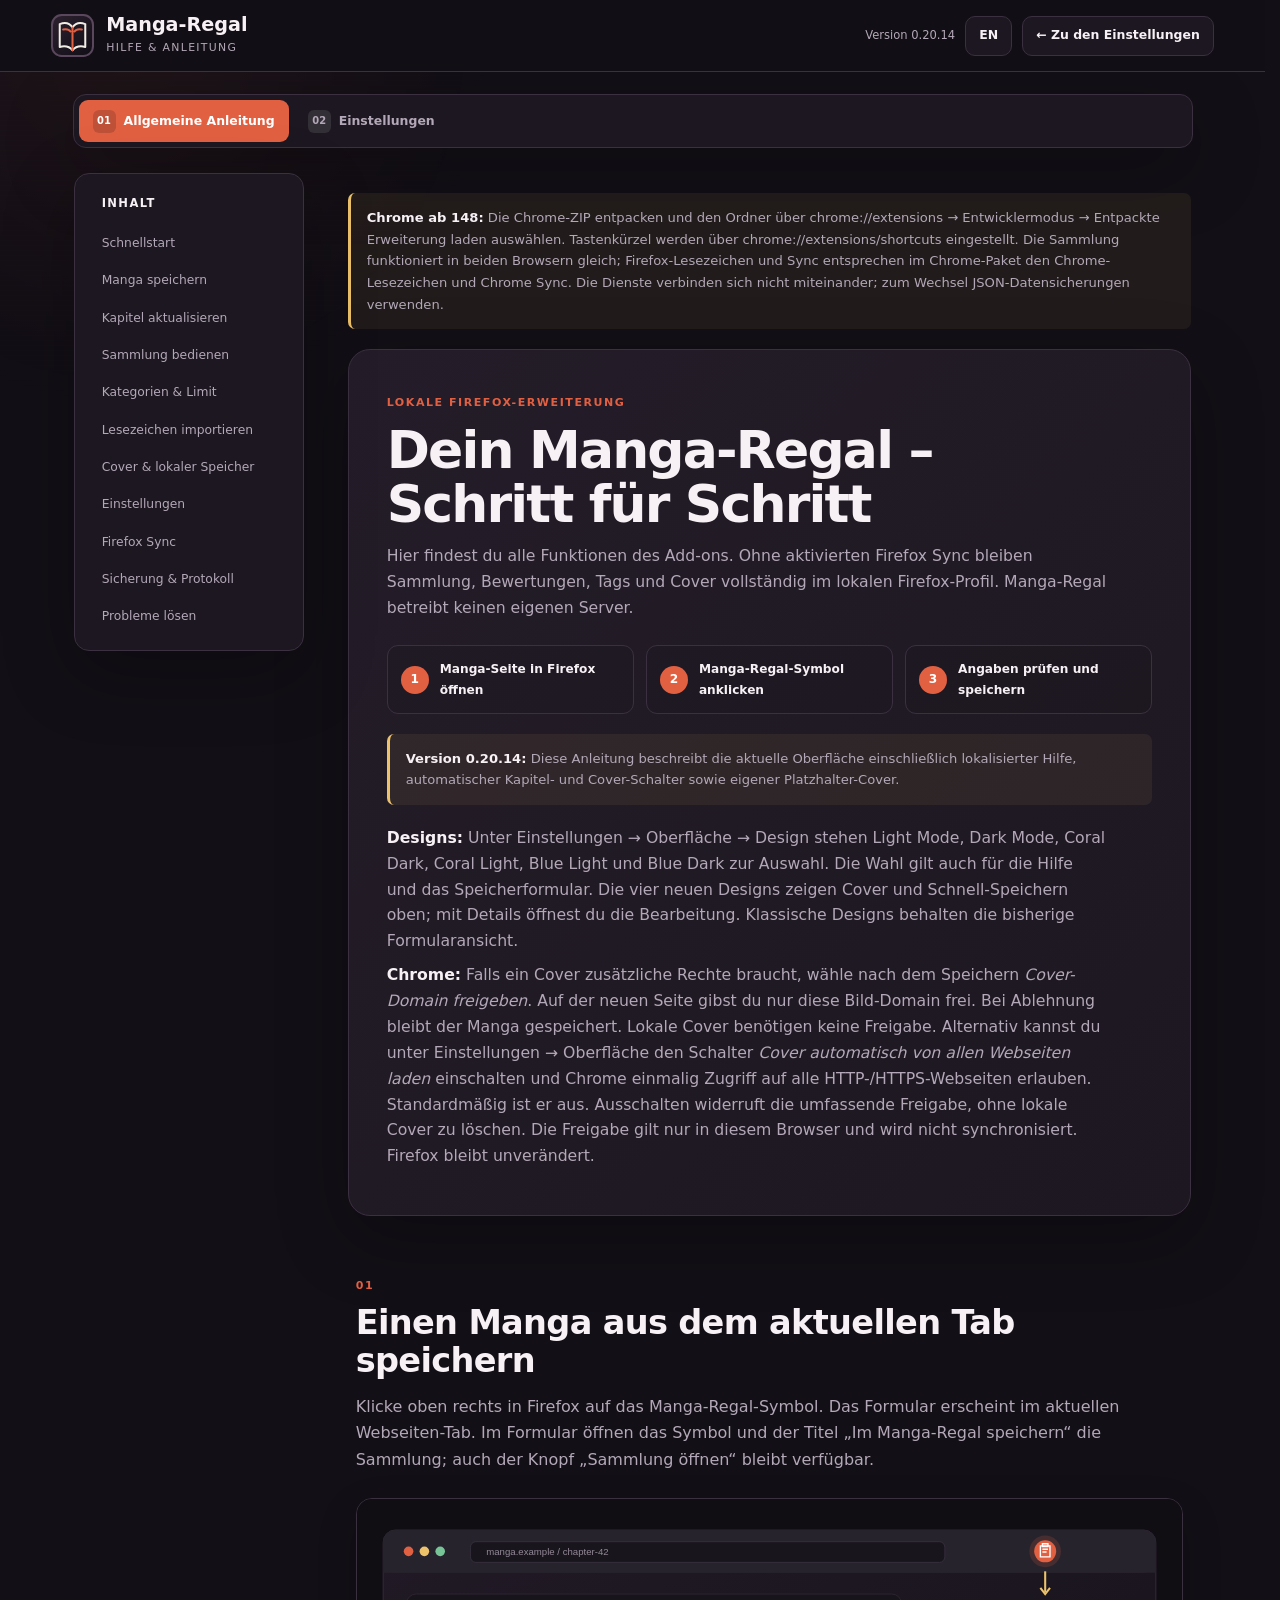
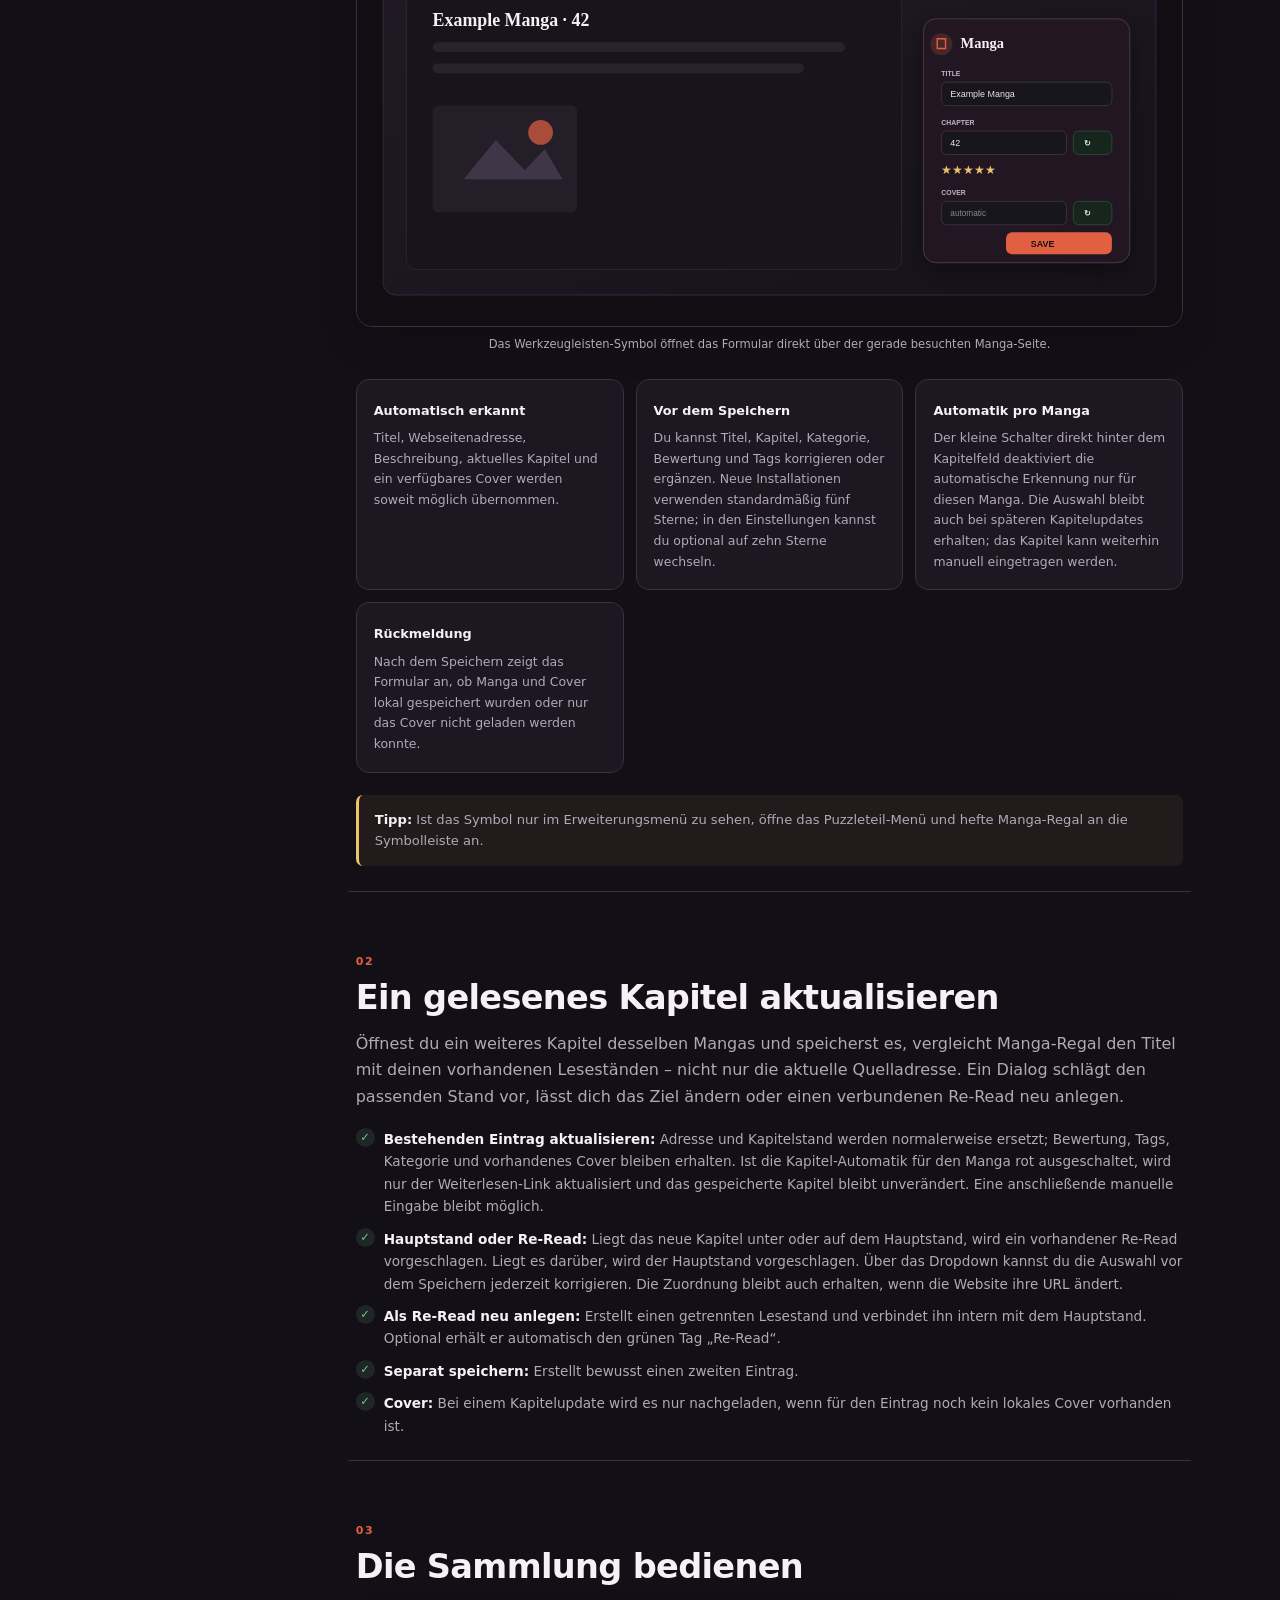
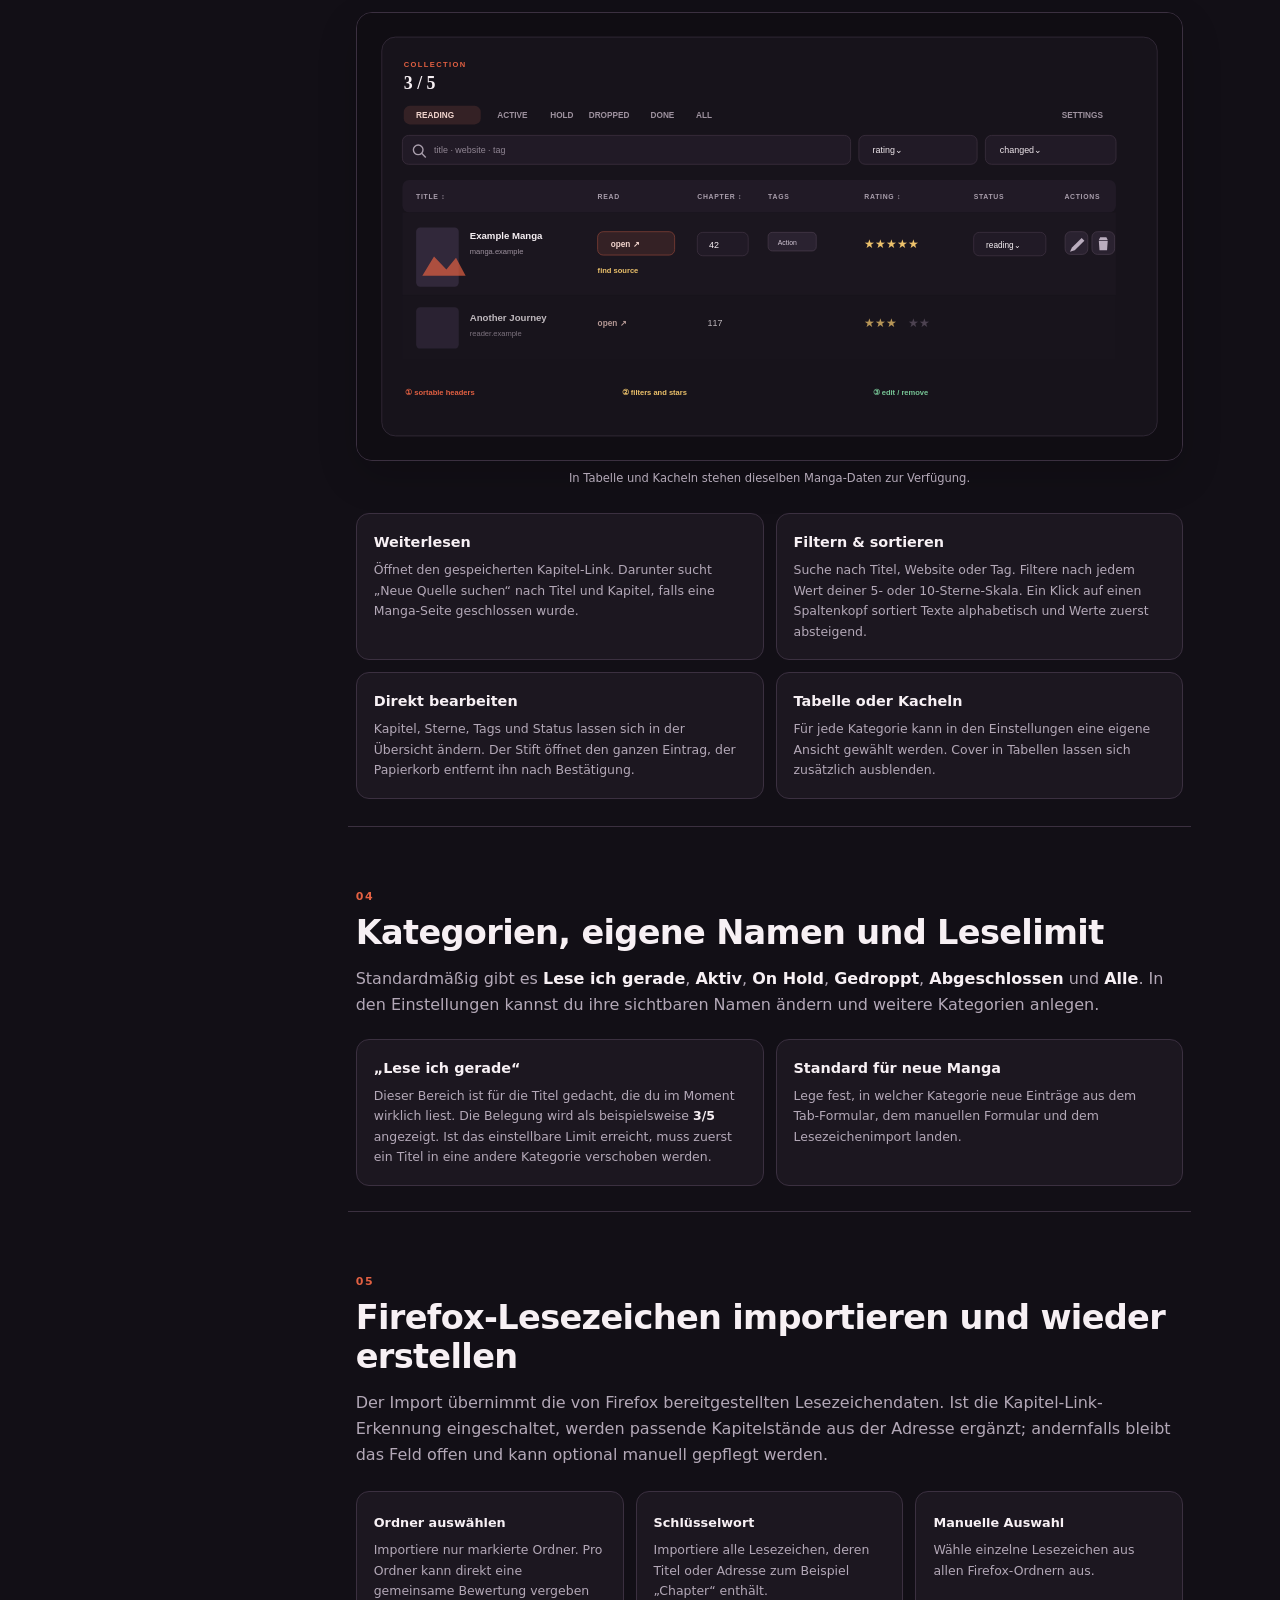
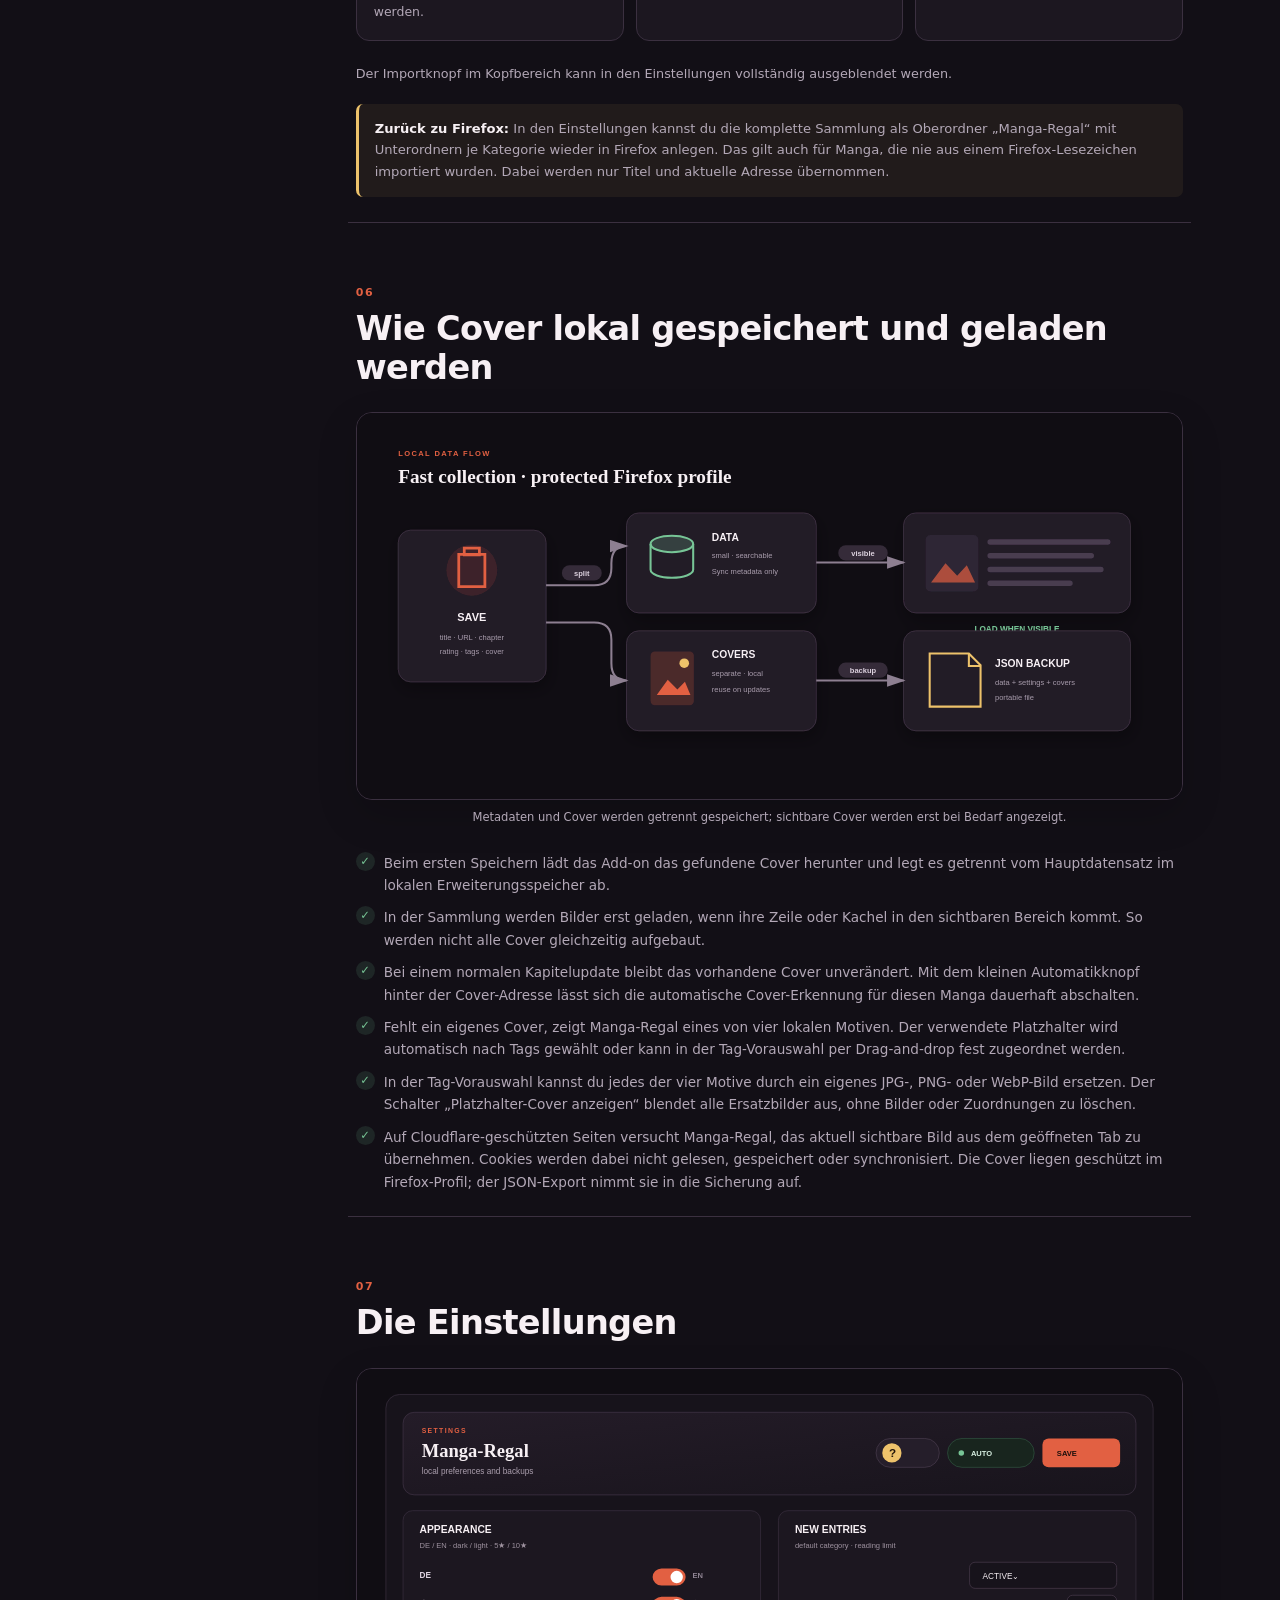
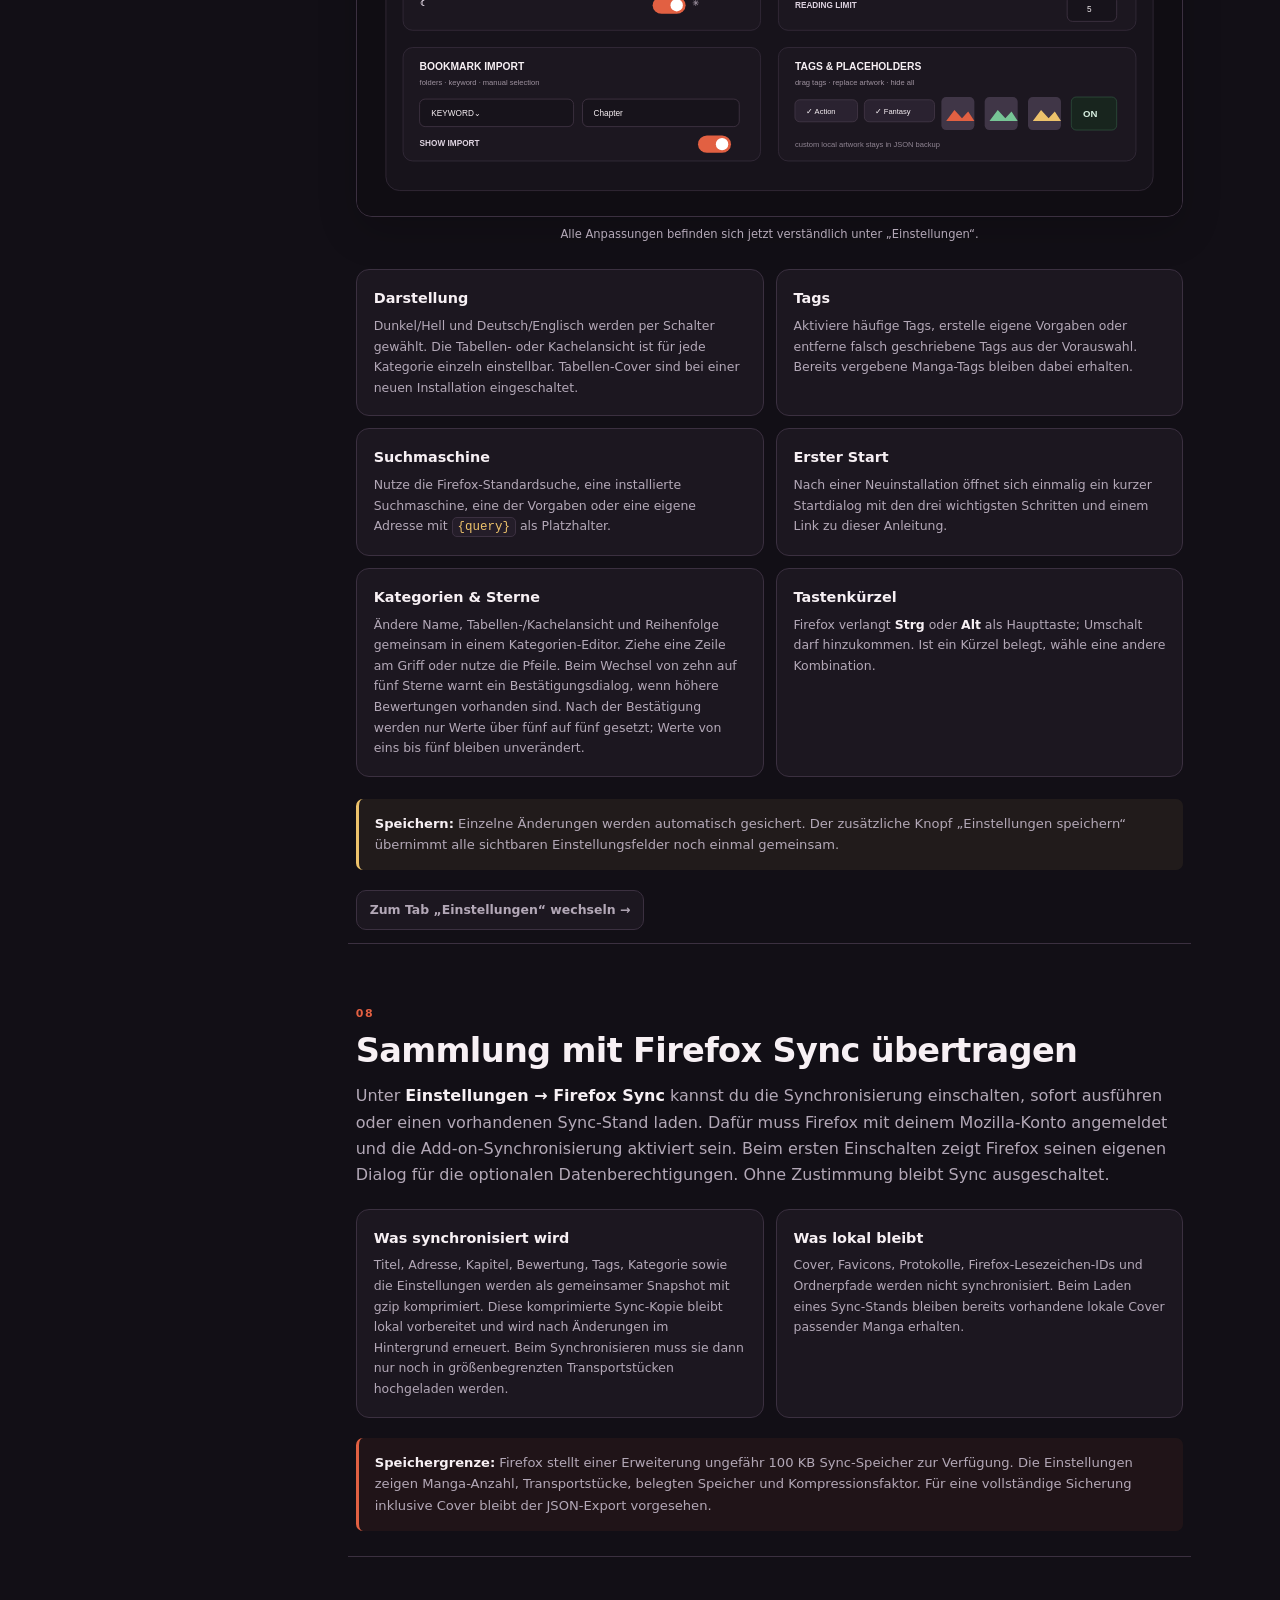
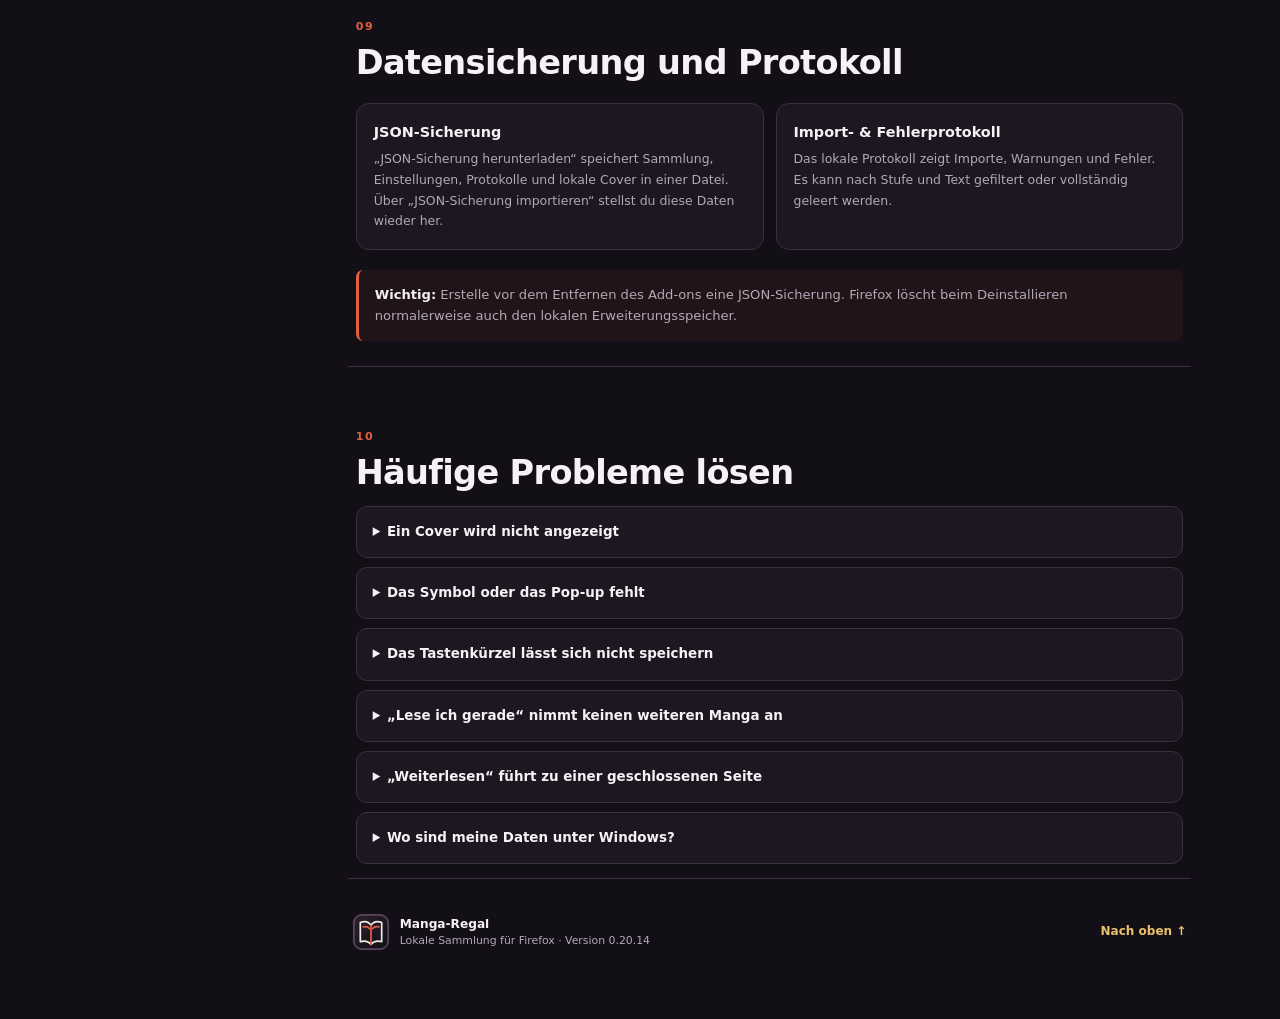
==== commit d5cc3a14: "Release 0.20.14 with six themes and performance and scrolling fixes" ====
--- a/help/index.html
+++ b/help/index.html
@@ -5,6 +5,7 @@
   <meta name="viewport" content="width=device-width,initial-scale=1">
   <title>Manga-Regal – Hilfe</title>
   <link rel="stylesheet" href="styles.css">
+  <link rel="stylesheet" href="../shared/page-themes.css">
 </head>
 <body>
   <header class="topbar">
@@ -13,7 +14,7 @@
       <span><strong>Manga-Regal</strong><small>Hilfe & Anleitung</small></span>
     </a>
     <div class="top-actions">
-      <span class="version">Version 0.20.11</span>
+      <span class="version">Version 0.20.14</span>
       <a class="button" href="index.en.html" data-mobile-label="EN">EN</a>
       <a class="button" href="../dashboard/index.html?view=admin" data-mobile-label="Einstellungen">← Zu den Einstellungen</a>
     </div>
@@ -51,7 +52,8 @@
           <article><b>2</b><span>Manga-Regal-Symbol anklicken</span></article>
           <article><b>3</b><span>Angaben prüfen und speichern</span></article>
         </div>
-        <div class="note"><strong>Version 0.20.11:</strong> Diese Anleitung beschreibt die aktuelle Oberfläche einschließlich lokalisierter Hilfe, automatischer Kapitel- und Cover-Schalter sowie eigener Platzhalter-Cover.</div>
+        <div class="note"><strong>Version 0.20.14:</strong> Diese Anleitung beschreibt die aktuelle Oberfläche einschließlich lokalisierter Hilfe, automatischer Kapitel- und Cover-Schalter sowie eigener Platzhalter-Cover.</div>
+        <p><strong>Designs:</strong> Unter Einstellungen → Oberfläche → Design stehen Light Mode, Dark Mode, Coral Dark, Coral Light, Blue Light und Blue Dark zur Auswahl. Die Wahl gilt auch für die Hilfe und das Speicherformular. Die vier neuen Designs zeigen Cover und Schnell-Speichern oben; mit Details öffnest du die Bearbeitung. Klassische Designs behalten die bisherige Formularansicht.</p>
         <p><strong>Chrome:</strong> Falls ein Cover zusätzliche Rechte braucht, wähle nach dem Speichern <em>Cover-Domain freigeben</em>. Auf der neuen Seite gibst du nur diese Bild-Domain frei. Bei Ablehnung bleibt der Manga gespeichert. Lokale Cover benötigen keine Freigabe. Alternativ kannst du unter Einstellungen → Oberfläche den Schalter <em>Cover automatisch von allen Webseiten laden</em> einschalten und Chrome einmalig Zugriff auf alle HTTP-/HTTPS-Webseiten erlauben. Standardmäßig ist er aus. Ausschalten widerruft die umfassende Freigabe, ohne lokale Cover zu löschen. Die Freigabe gilt nur in diesem Browser und wird nicht synchronisiert. Firefox bleibt unverändert.</p>
       </section>
 
@@ -193,13 +195,14 @@
 
       <footer>
         <img src="../icons/manga-regal.svg" alt="">
-        <p><strong>Manga-Regal</strong><br><span>Lokale Sammlung für Firefox · Version 0.20.11</span></p>
+        <p><strong>Manga-Regal</strong><br><span>Lokale Sammlung für Firefox · Version 0.20.14</span></p>
         <a href="#start">Nach oben ↑</a>
       </footer>
     </main>
   </div>
 
   <script src="../shared/store.js"></script>
+  <script src="../shared/themes.js"></script>
   <script src="app.js"></script>
 </body>
 </html>
--- a/shared/page-themes.css
+++ b/shared/page-themes.css
@@ -0,0 +1,53 @@
+/* Loaded only by extension-owned pages, never injected into a manga website.
+ * Tokens live in themes.js; these rules replace legacy hard-coded surfaces. */
+html[data-glass-theme="true"] body {
+  background: radial-gradient(ellipse at 7% 0%, color-mix(in srgb, var(--accent) 16%, transparent), transparent 48%),
+    radial-gradient(ellipse at 95% 25%, color-mix(in srgb, var(--accent) 12%, transparent), transparent 48%), var(--ink);
+  /* A fixed gradient behind translucent panels repaints on every scroll.
+   * Keep decoration bounded at the document top, not viewport-attached. */
+  background-attachment: scroll;
+  background-size: 100% 900px, 100% 900px, auto;
+  background-repeat: no-repeat;
+}
+html { scrollbar-gutter: stable; }
+html[data-glass-theme="true"] body::before { display: none; }
+html[data-glass-theme="true"] :is(.hero,.admin-hero,.panel,.admin-panel,.manga-card,.table-shell,.log-scroll,dialog,.contents,.topbar,.help-tabs,main>section.hero) {
+  background: color-mix(in srgb, var(--panel) 88%, transparent);
+  border-color: var(--line);
+  box-shadow: var(--shadow), inset 0 1px 0 color-mix(in srgb, var(--paper) 8%, transparent);
+  /* Large/repeated surfaces simulate glass without one GPU blur per card. */
+  backdrop-filter: none;
+  color: var(--paper);
+}
+html[data-glass-theme="true"] :is(.hero,.admin-hero,dialog) { border-radius: 18px; }
+html[data-glass-theme="true"] :is(th,.category-editor-item,.preference-row,.tag-preset-option,.folder-option,.placeholder-drop-zone,.custom-engine-item,.tag-choice,.tag-editor-dialog,.admin-section,.onboarding-card) { background-color: var(--panel2); color: var(--paper); border-color: var(--line); }
+html[data-glass-theme="true"] :is(input,select,textarea,.button.secondary,.button:not(.primary),.icon-action-button,.category-order-item,.placeholder-upload-button,.placeholder-restore-button) {
+  background: color-mix(in srgb, var(--panel2) 80%, transparent); color: var(--paper); border-color: var(--line);
+}
+html[data-glass-theme="true"] :is(.button.primary,.help-tabs a.active,.onboarding-next) { background: var(--accent); border-color: var(--accent); color: var(--action); box-shadow: 0 4px 14px color-mix(in srgb, var(--accent) 18%, transparent); }
+html[data-glass-theme="true"] :is(.button:hover,.icon-action-button:hover,.category-order-item button:hover) { border-color: var(--accent); filter: brightness(1.04); }
+html[data-glass-theme="true"] :is(.control>span,.row-title,.row-title-link,.dialog-header h2,.admin-section h4,.tag-choice,.preference-row strong) { color: var(--paper); }
+html[data-glass-theme="true"] :is(.tag,.tag-choice,.placeholder-tag-chip) { background: var(--panel2); color: var(--paper); border-color: var(--line); border-radius: 999px; }
+html[data-glass-theme="true"] :is(.tag.reread-tag,.tag-choice.reread-tag) { background: color-mix(in srgb, var(--good) 14%, var(--panel)); border-color: color-mix(in srgb, var(--good) 60%, var(--line)); color: var(--good); }
+html[data-glass-theme="true"] :is(.continue-link,.text-button:hover,.sort-button,.admin-help-button,.help-tabs a:not(.active):hover) { color: var(--accent); }
+html[data-glass-theme="true"] .continue-link { border-color: color-mix(in srgb, var(--accent) 50%, var(--line)); background: color-mix(in srgb, var(--accent) 10%, var(--panel)); }
+html[data-glass-theme="true"] .continue-link:hover { color: var(--action); background: var(--accent); }
+html[data-glass-theme="true"] :is(.card-cover,.card-cover-frame,.row-cover,figure img) { background: var(--panel2); }
+html[data-glass-theme="true"] :is(.star.on,.star:hover) { color: var(--gold); }
+html[data-glass-theme="true"] .star:not(.on) { color: color-mix(in srgb, var(--muted) 65%, var(--panel)); }
+html[data-glass-theme="true"] :is(.tag-choice:has(input:checked),.nav-item.active,.contents a.active) { border-color: var(--accent); background-color: color-mix(in srgb, var(--accent) 12%, var(--panel)); }
+html[data-glass-theme="true"] .switch-control.on .switch-track { background: var(--accent); border-color: var(--accent); }
+html[data-glass-theme="true"] :is(input,button,select,a):focus-visible { outline: 2px solid var(--accent); outline-offset: 3px; }
+html[data-glass-theme="true"] .tag-choice input { accent-color: var(--accent); }
+html[data-glass-theme="true"] .help-tabs a.active { color: var(--action); }
+html[data-glass-theme="true"] .hero-stats div { background: var(--panel2); }
+html[data-glass-theme="true"] .danger { color: var(--danger); }
+html[data-glass-theme="true"] .nav-item { color: var(--muted); }
+html[data-glass-theme="true"] .nav-item.active { color: var(--paper); }
+html[data-glass-theme="true"] .nav-item span { color: var(--muted); }
+html[data-glass-theme="true"] .collection-table .status-select { width: 100%; min-width: 0; max-width: 100%; }
+html[data-glass-theme="true"] .toast { background: var(--paper); color: var(--ink); }
+html[data-glass-theme="true"] .manga-card { box-shadow: 0 4px 14px rgba(0,0,0,.12); }
+@media (prefers-reduced-transparency: reduce) {
+  html[data-glass-theme="true"] :is(.admin-panel,.hero,.admin-hero,.manga-card,.table-shell,dialog,.topbar) { background: var(--panel); backdrop-filter: none; }
+}
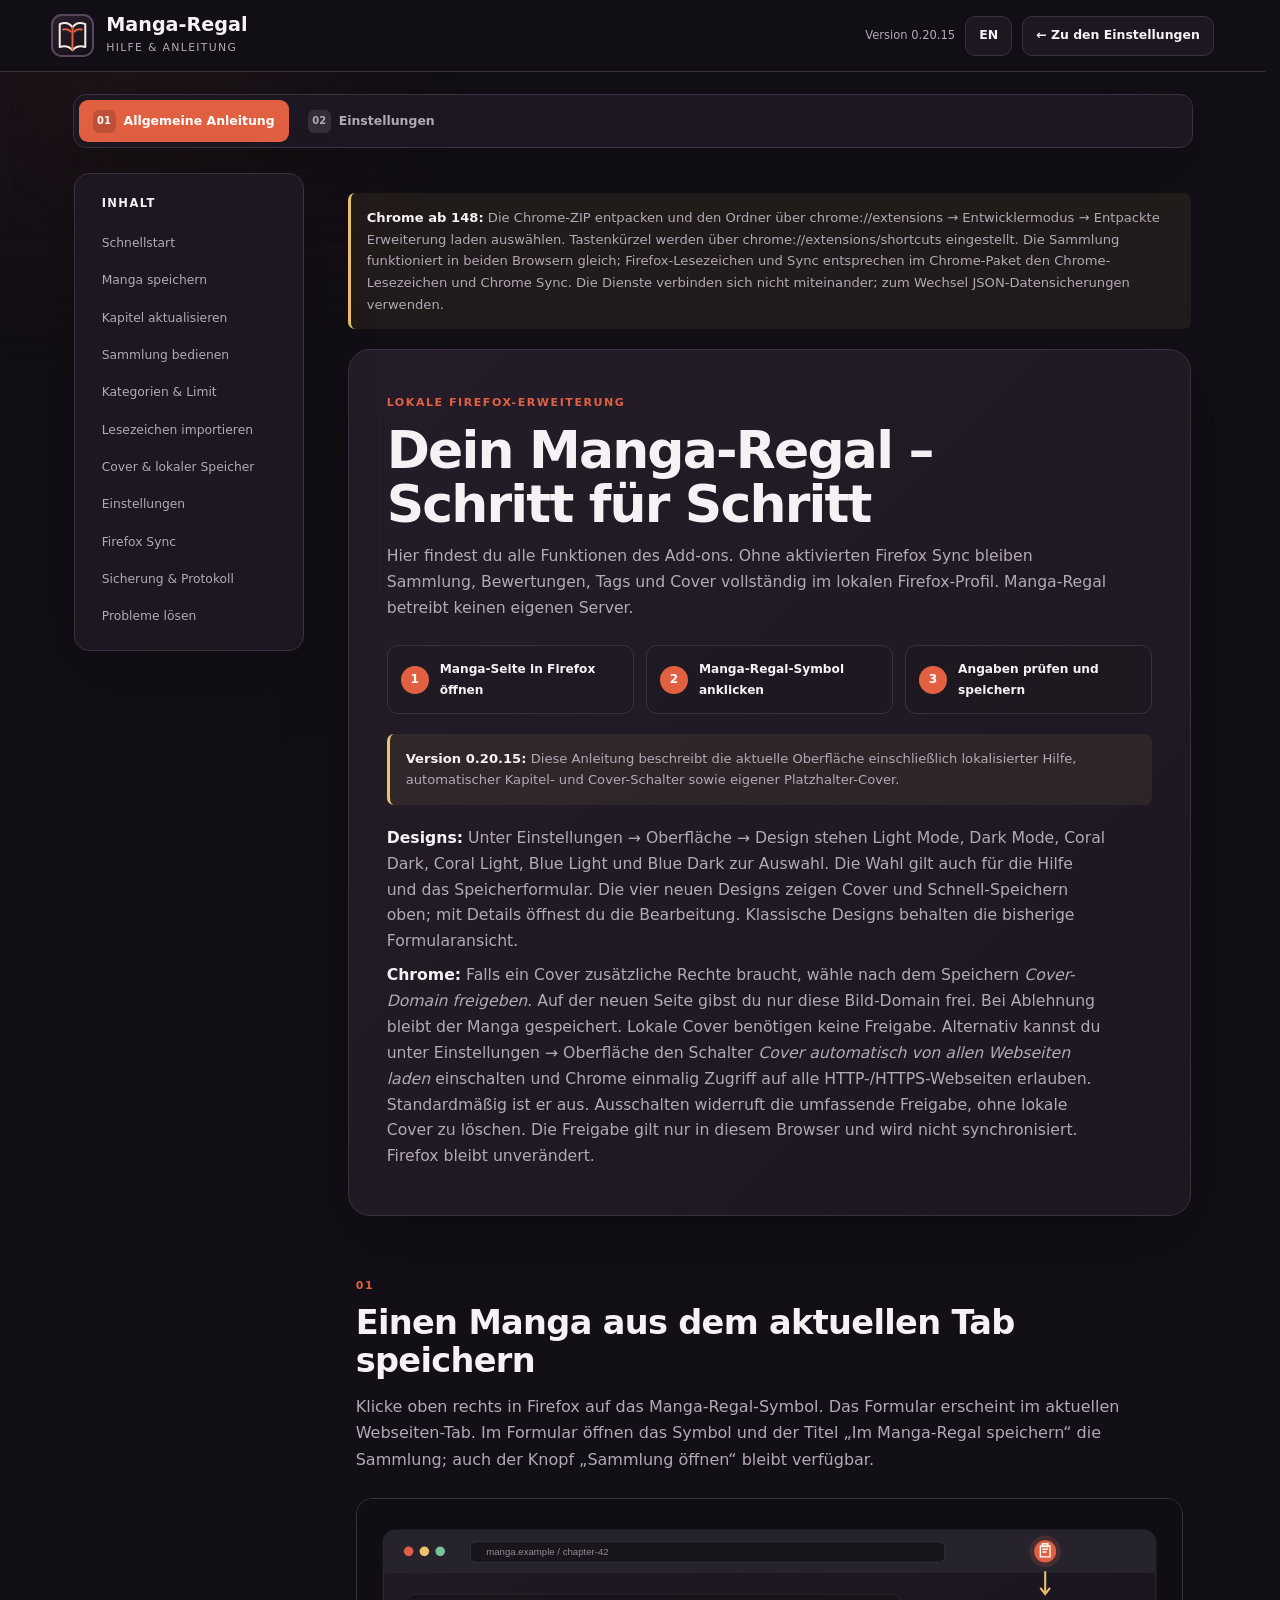
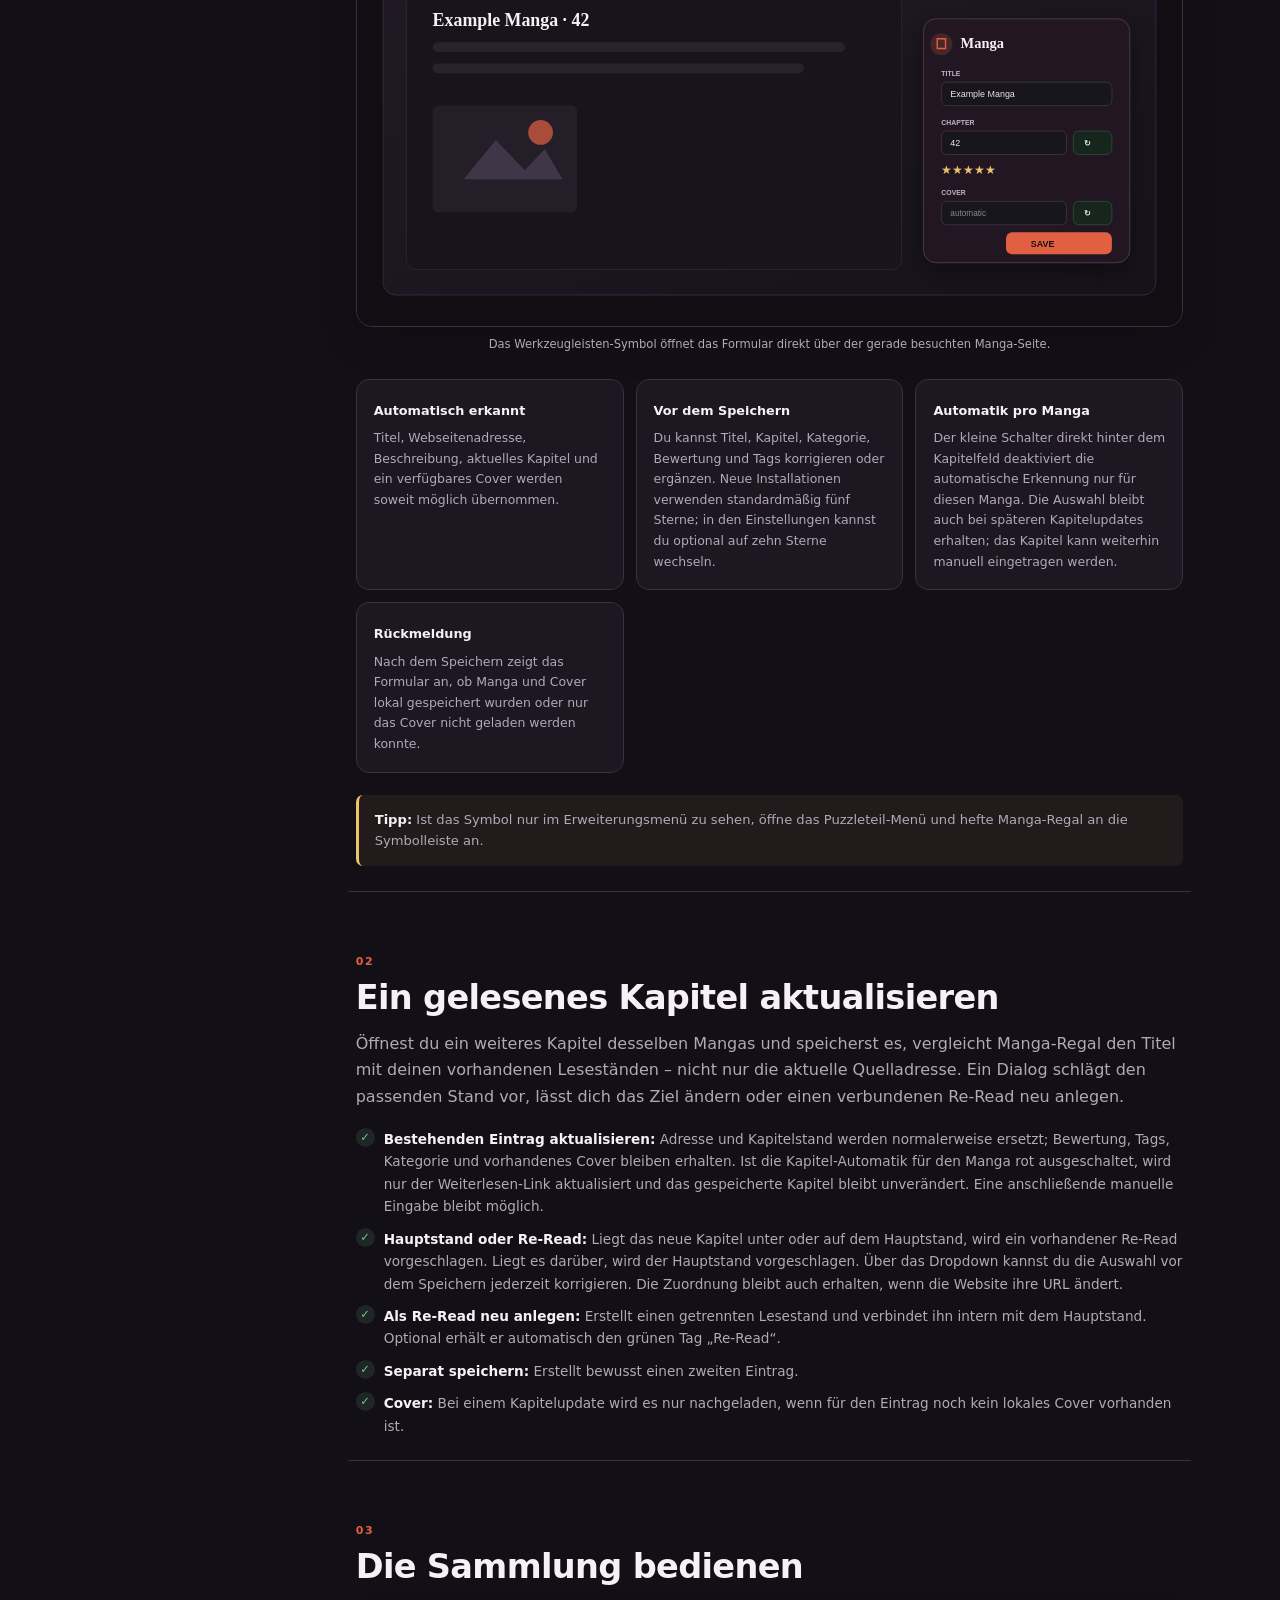
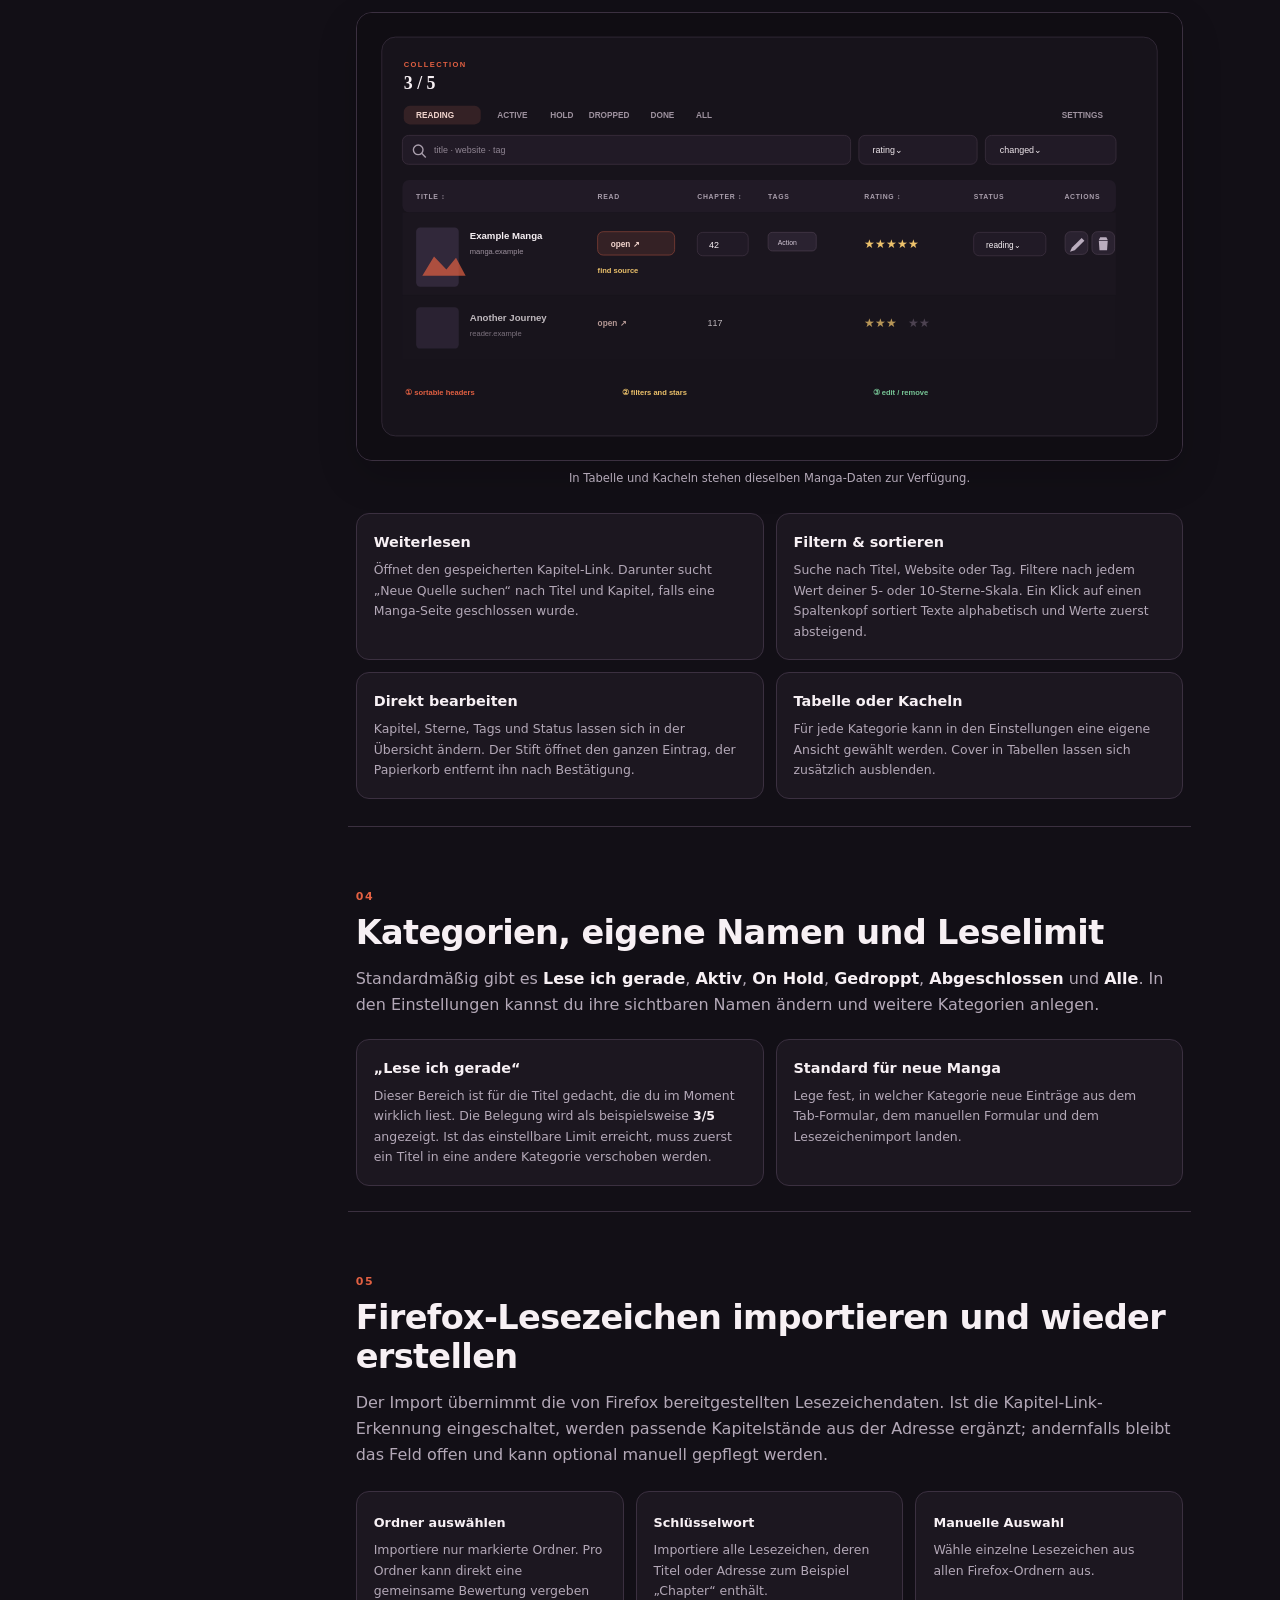
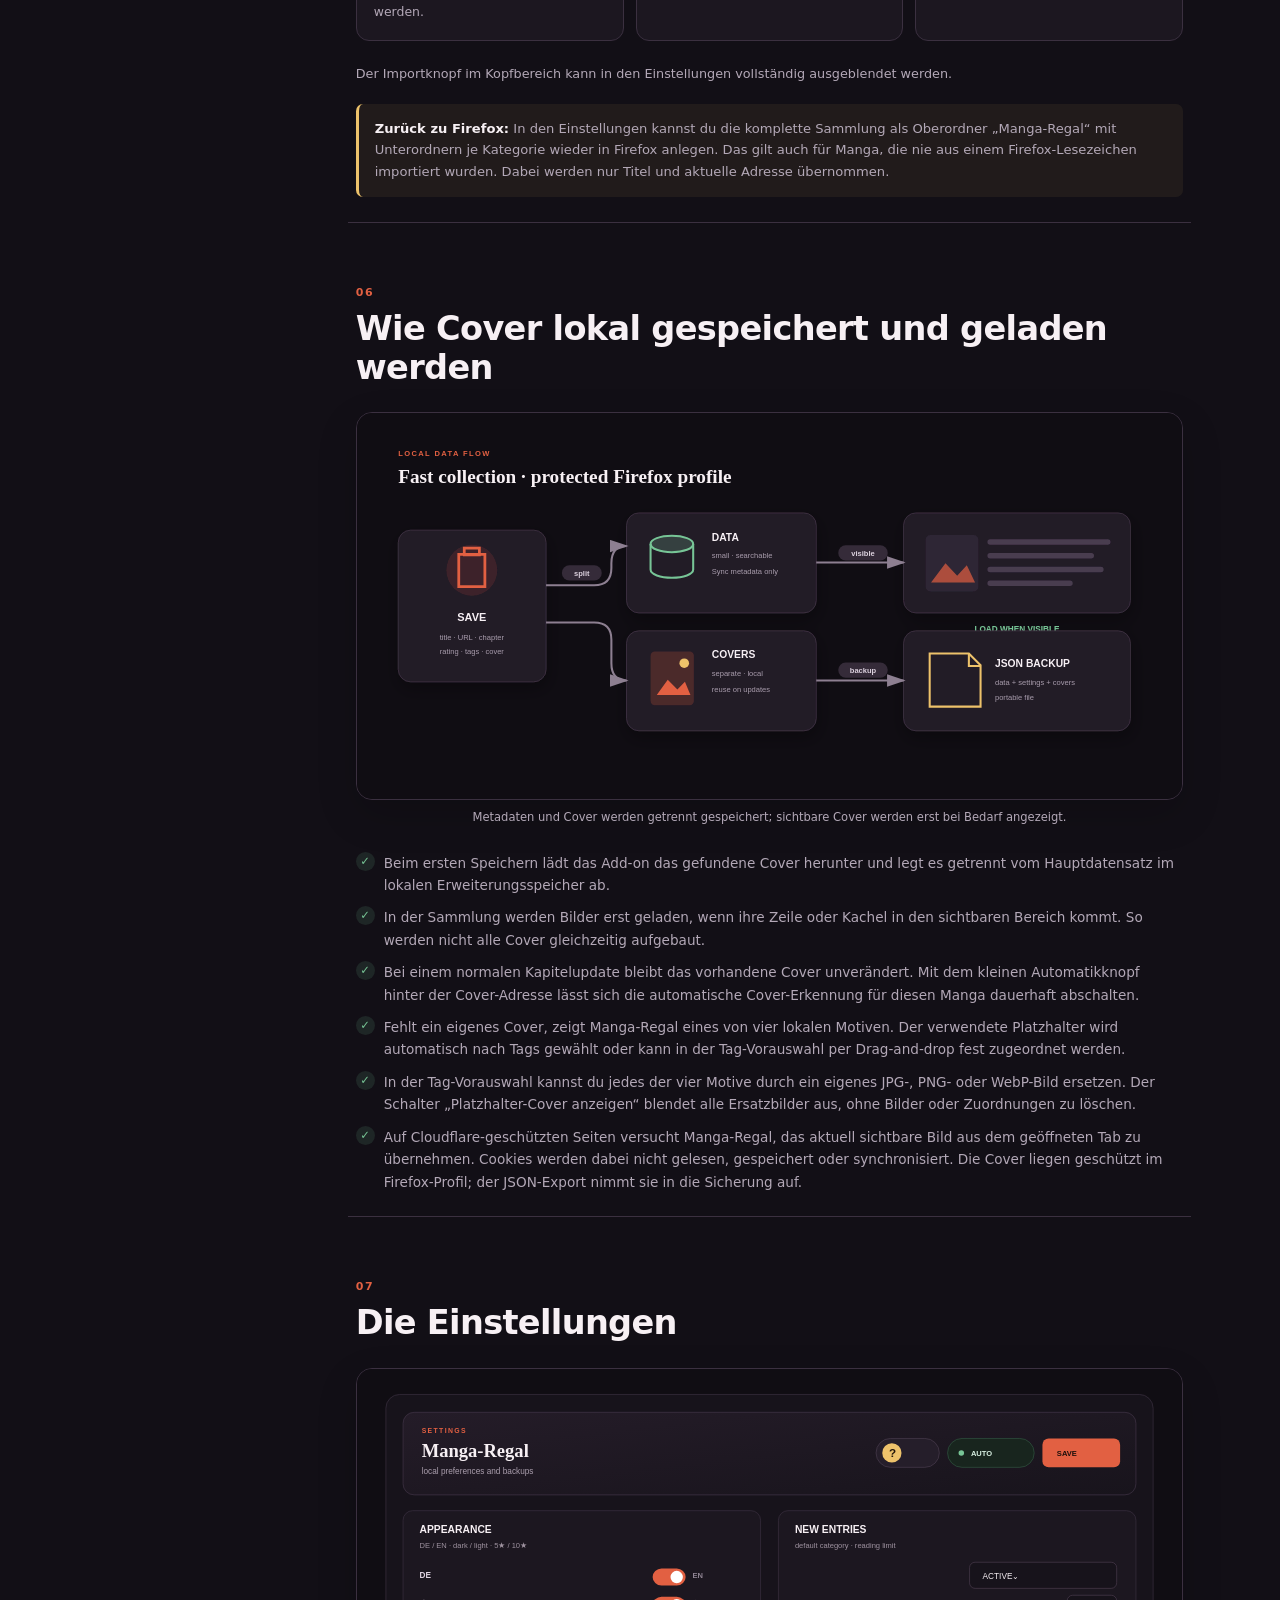
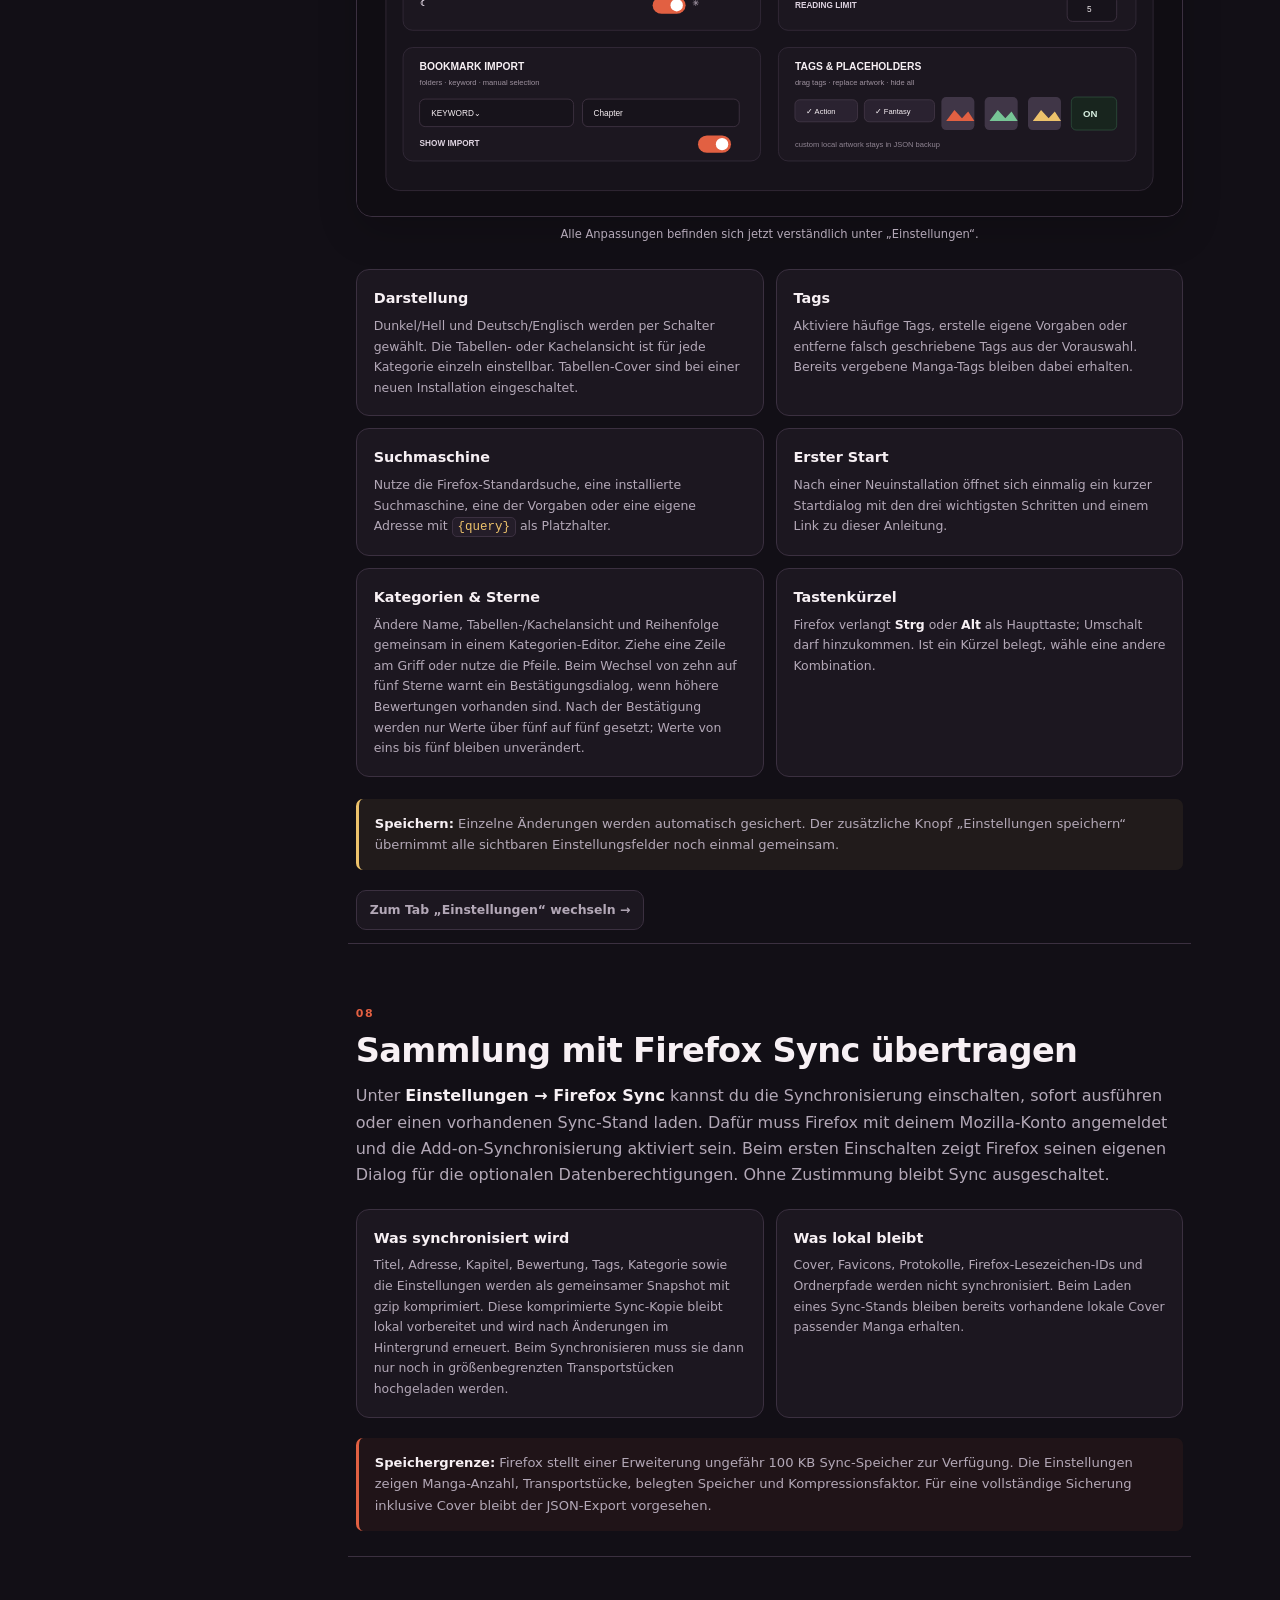
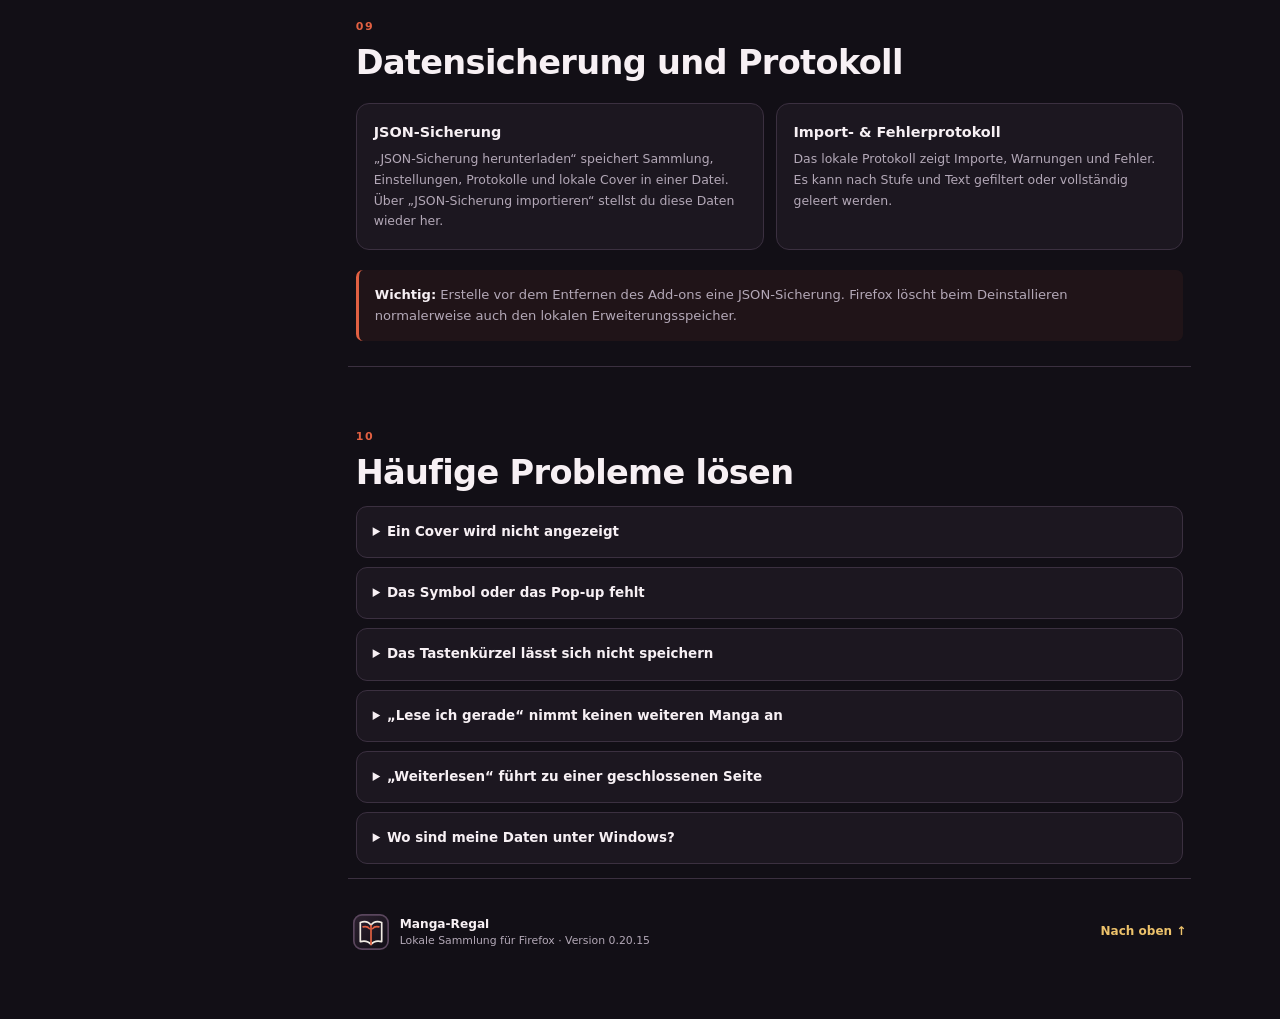
==== commit 47a5b717: "Release 0.20.15: preserve upgrade preferences and add migration regressions" ====
--- a/help/index.html
+++ b/help/index.html
@@ -14,7 +14,7 @@
       <span><strong>Manga-Regal</strong><small>Hilfe & Anleitung</small></span>
     </a>
     <div class="top-actions">
-      <span class="version">Version 0.20.14</span>
+      <span class="version">Version 0.20.15</span>
       <a class="button" href="index.en.html" data-mobile-label="EN">EN</a>
       <a class="button" href="../dashboard/index.html?view=admin" data-mobile-label="Einstellungen">← Zu den Einstellungen</a>
     </div>
@@ -52,7 +52,7 @@
           <article><b>2</b><span>Manga-Regal-Symbol anklicken</span></article>
           <article><b>3</b><span>Angaben prüfen und speichern</span></article>
         </div>
-        <div class="note"><strong>Version 0.20.14:</strong> Diese Anleitung beschreibt die aktuelle Oberfläche einschließlich lokalisierter Hilfe, automatischer Kapitel- und Cover-Schalter sowie eigener Platzhalter-Cover.</div>
+        <div class="note"><strong>Version 0.20.15:</strong> Diese Anleitung beschreibt die aktuelle Oberfläche einschließlich lokalisierter Hilfe, automatischer Kapitel- und Cover-Schalter sowie eigener Platzhalter-Cover.</div>
         <p><strong>Designs:</strong> Unter Einstellungen → Oberfläche → Design stehen Light Mode, Dark Mode, Coral Dark, Coral Light, Blue Light und Blue Dark zur Auswahl. Die Wahl gilt auch für die Hilfe und das Speicherformular. Die vier neuen Designs zeigen Cover und Schnell-Speichern oben; mit Details öffnest du die Bearbeitung. Klassische Designs behalten die bisherige Formularansicht.</p>
         <p><strong>Chrome:</strong> Falls ein Cover zusätzliche Rechte braucht, wähle nach dem Speichern <em>Cover-Domain freigeben</em>. Auf der neuen Seite gibst du nur diese Bild-Domain frei. Bei Ablehnung bleibt der Manga gespeichert. Lokale Cover benötigen keine Freigabe. Alternativ kannst du unter Einstellungen → Oberfläche den Schalter <em>Cover automatisch von allen Webseiten laden</em> einschalten und Chrome einmalig Zugriff auf alle HTTP-/HTTPS-Webseiten erlauben. Standardmäßig ist er aus. Ausschalten widerruft die umfassende Freigabe, ohne lokale Cover zu löschen. Die Freigabe gilt nur in diesem Browser und wird nicht synchronisiert. Firefox bleibt unverändert.</p>
       </section>
@@ -195,7 +195,7 @@
 
       <footer>
         <img src="../icons/manga-regal.svg" alt="">
-        <p><strong>Manga-Regal</strong><br><span>Lokale Sammlung für Firefox · Version 0.20.14</span></p>
+        <p><strong>Manga-Regal</strong><br><span>Lokale Sammlung für Firefox · Version 0.20.15</span></p>
         <a href="#start">Nach oben ↑</a>
       </footer>
     </main>
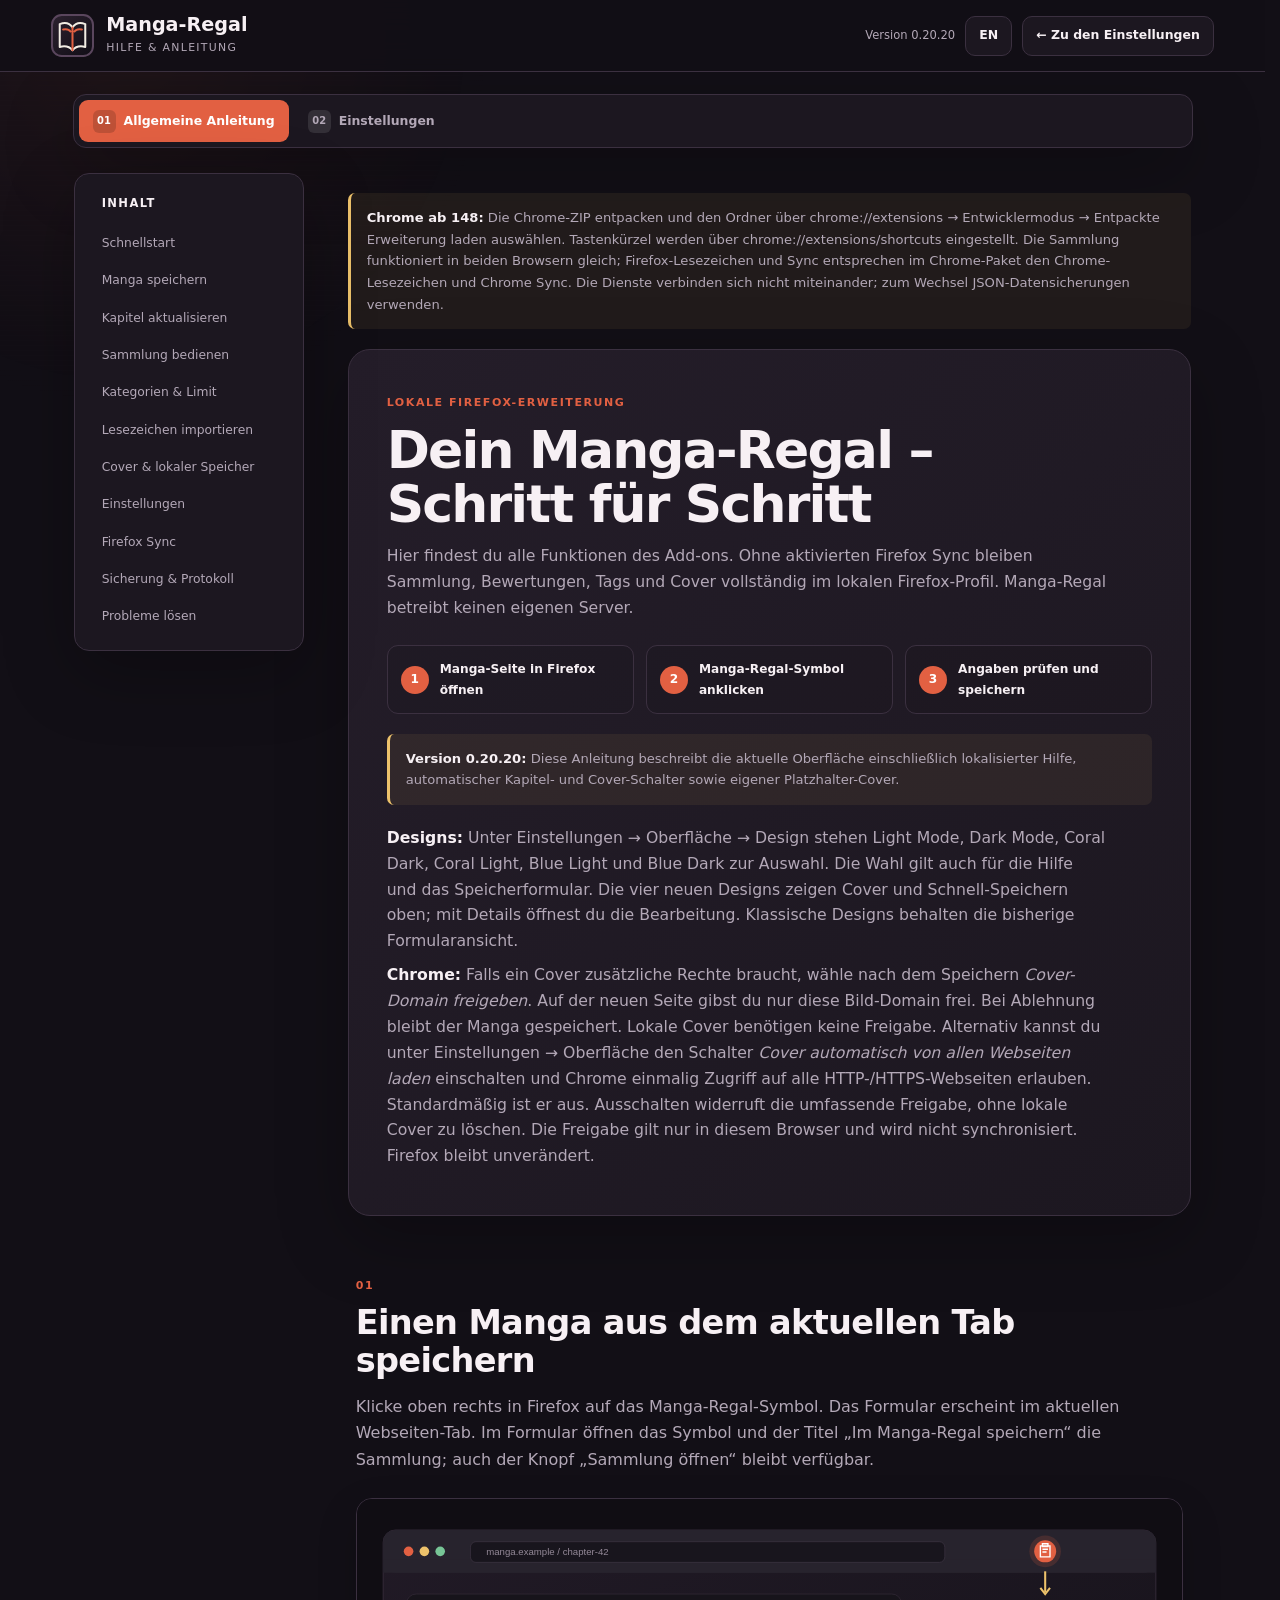
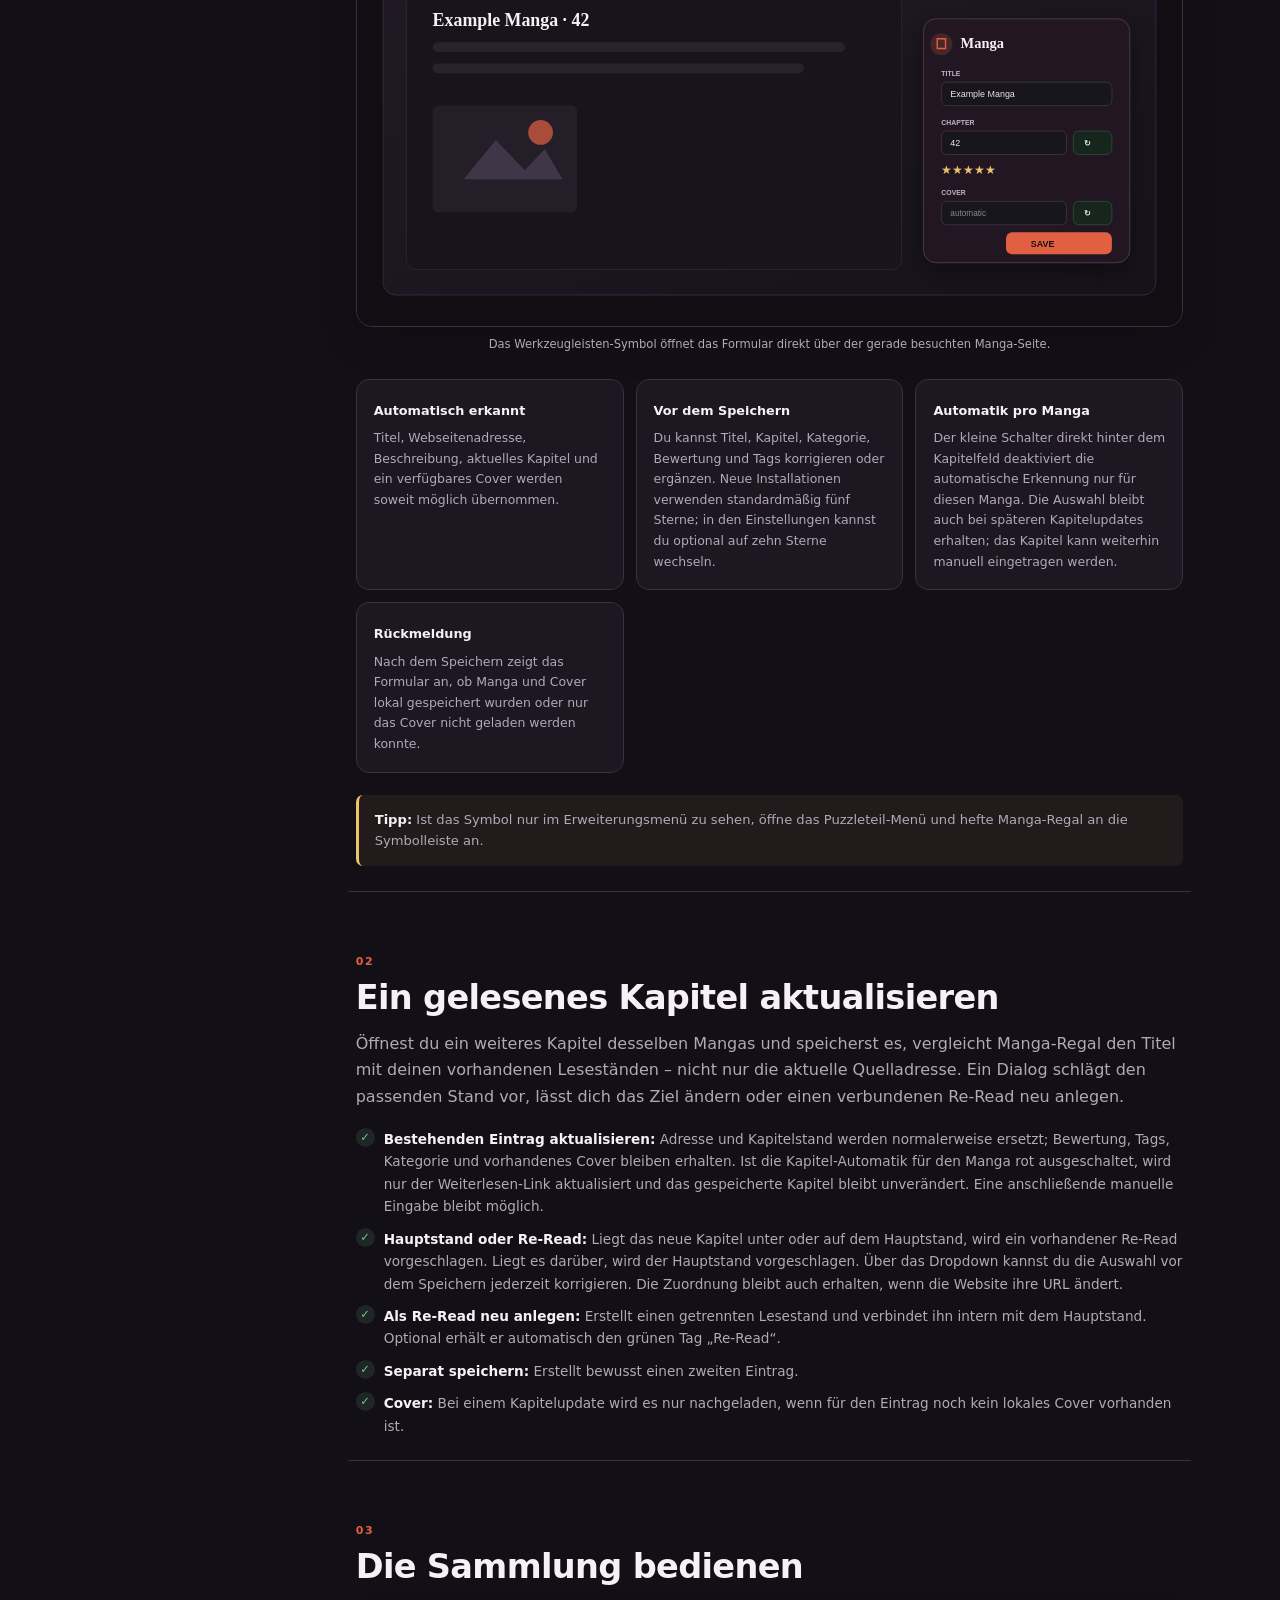
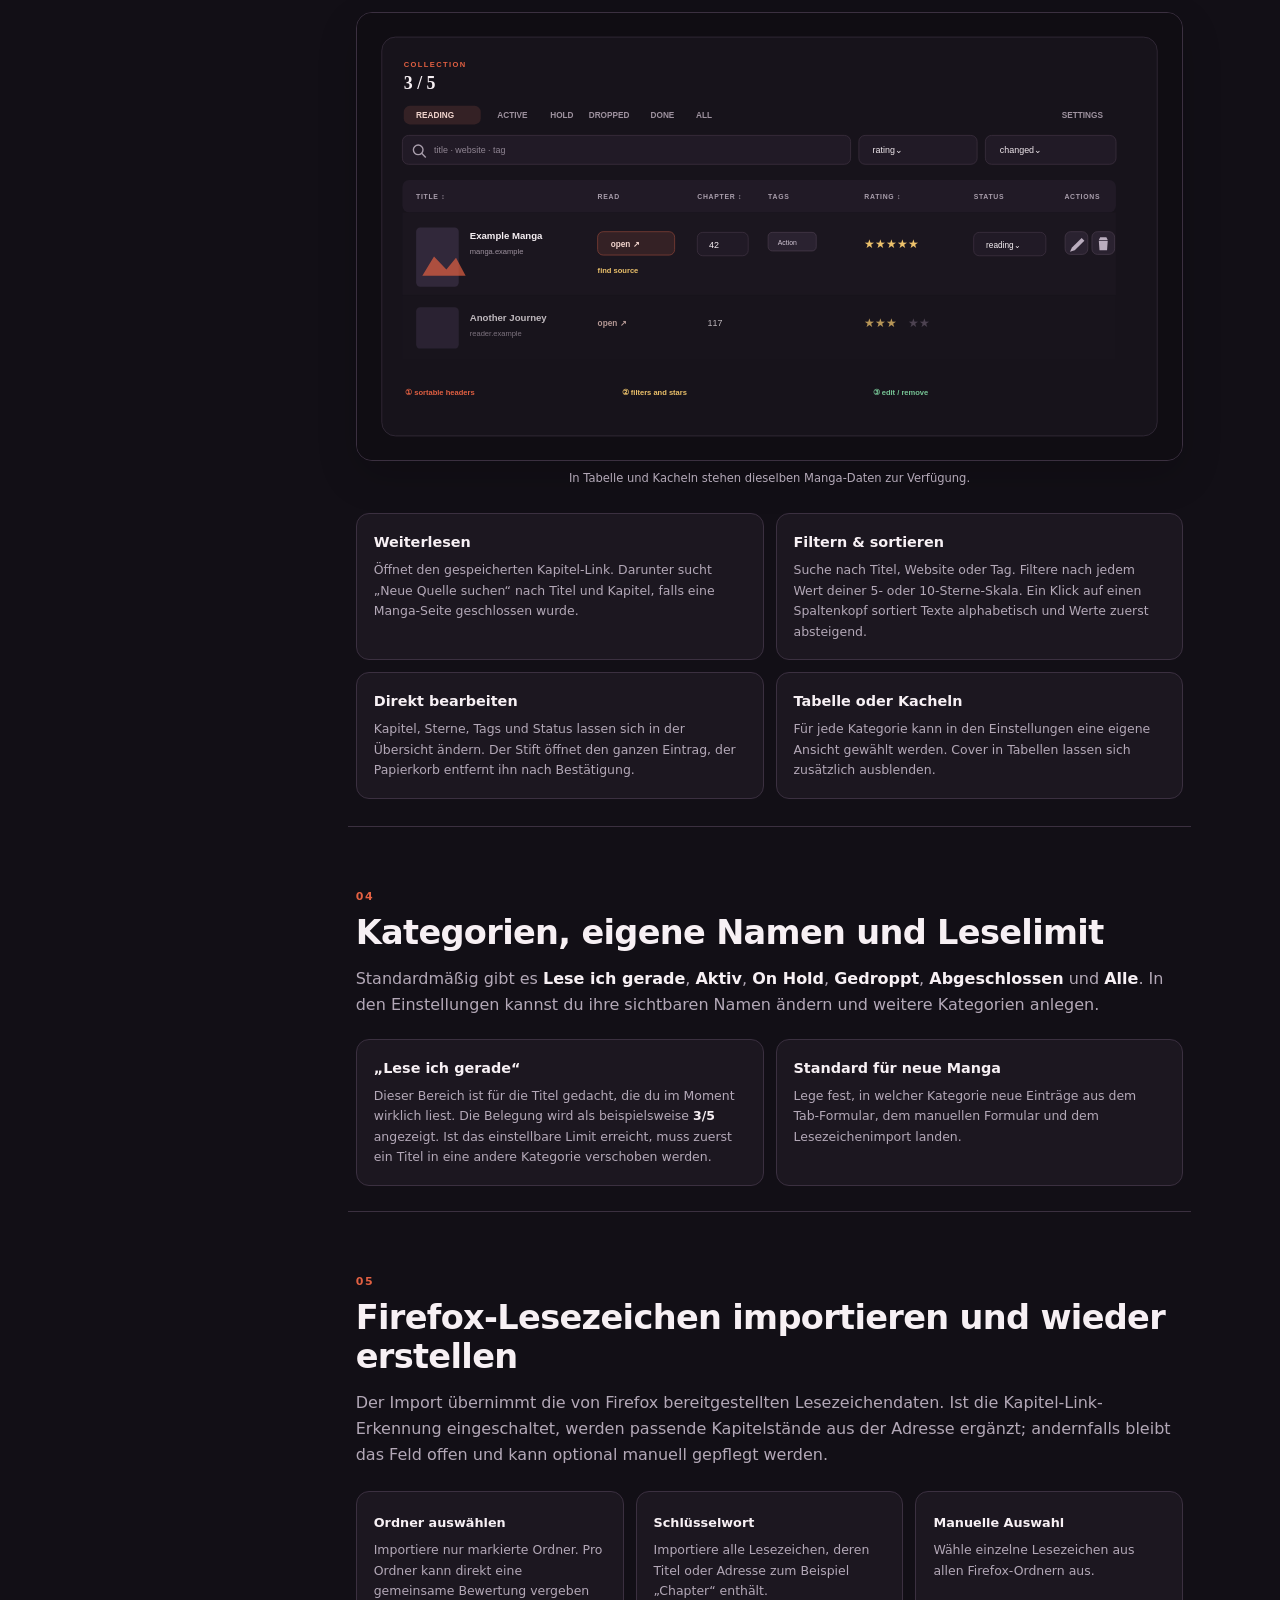
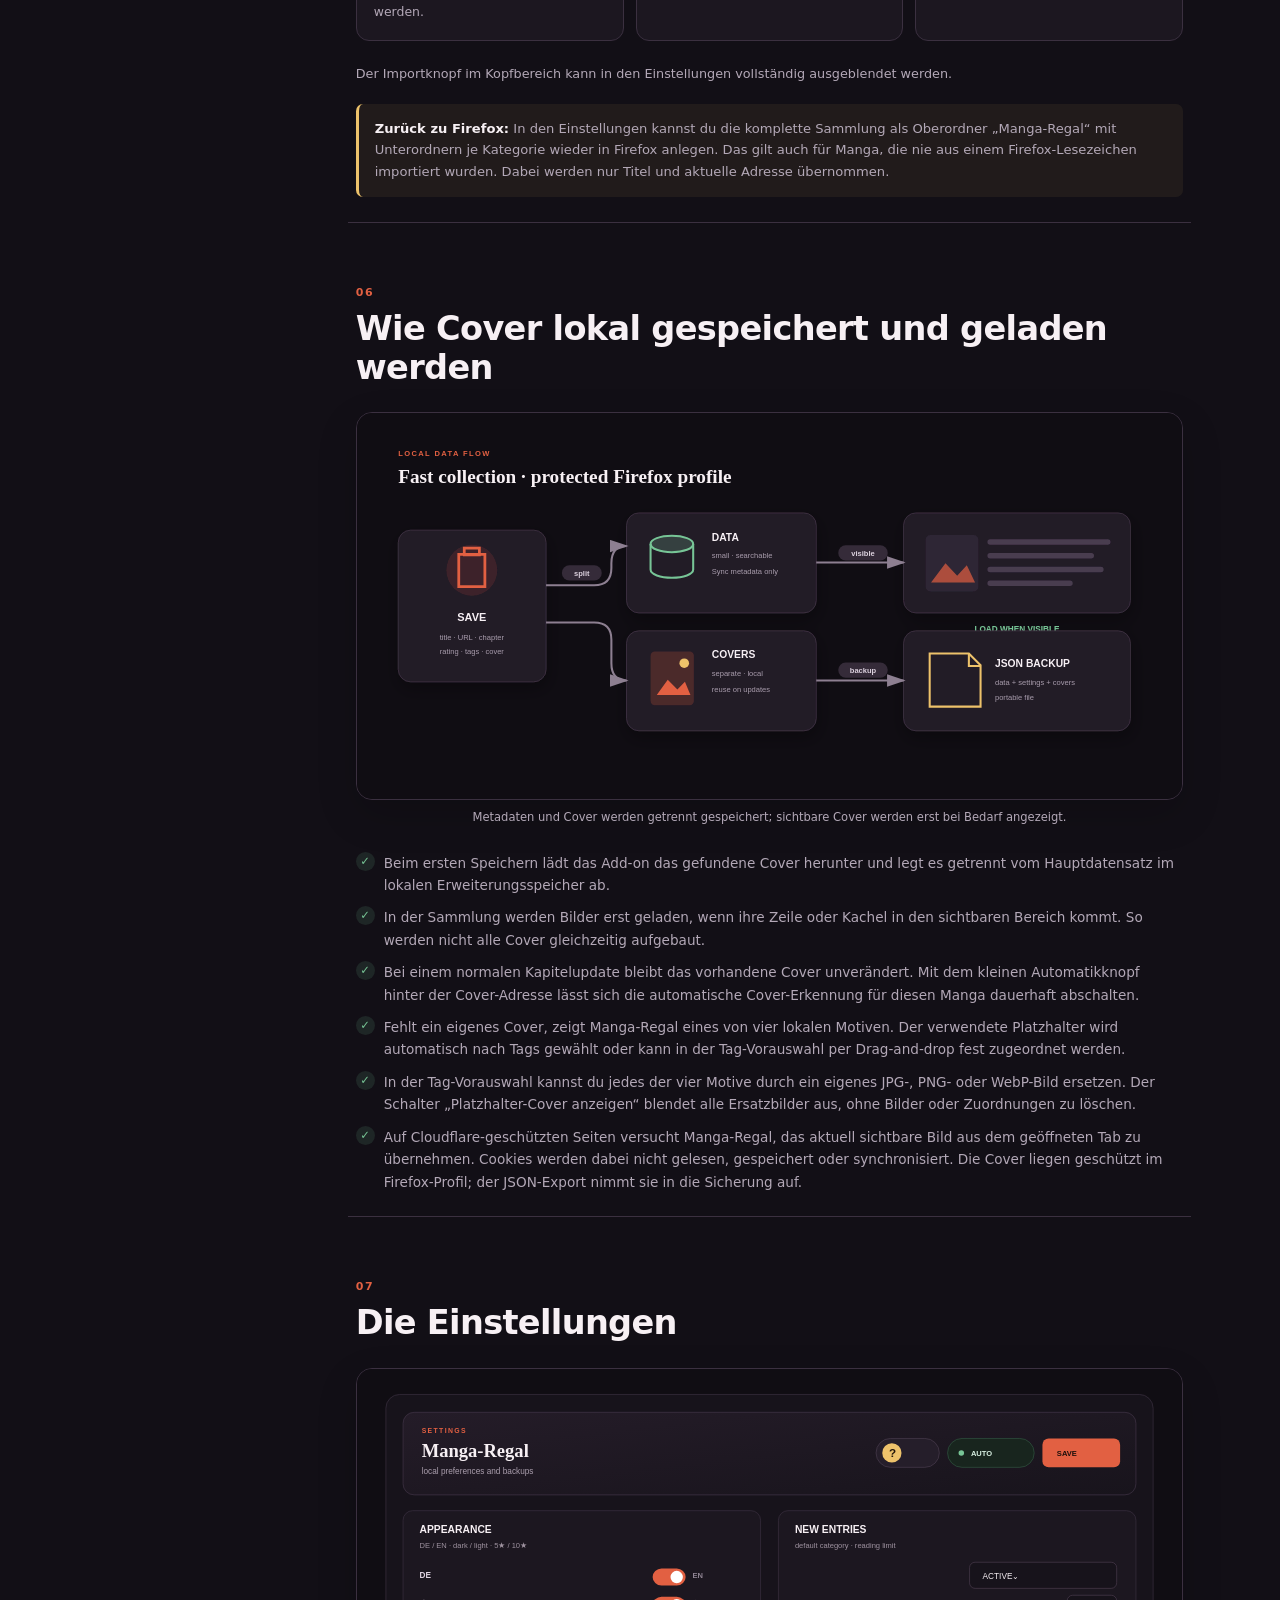
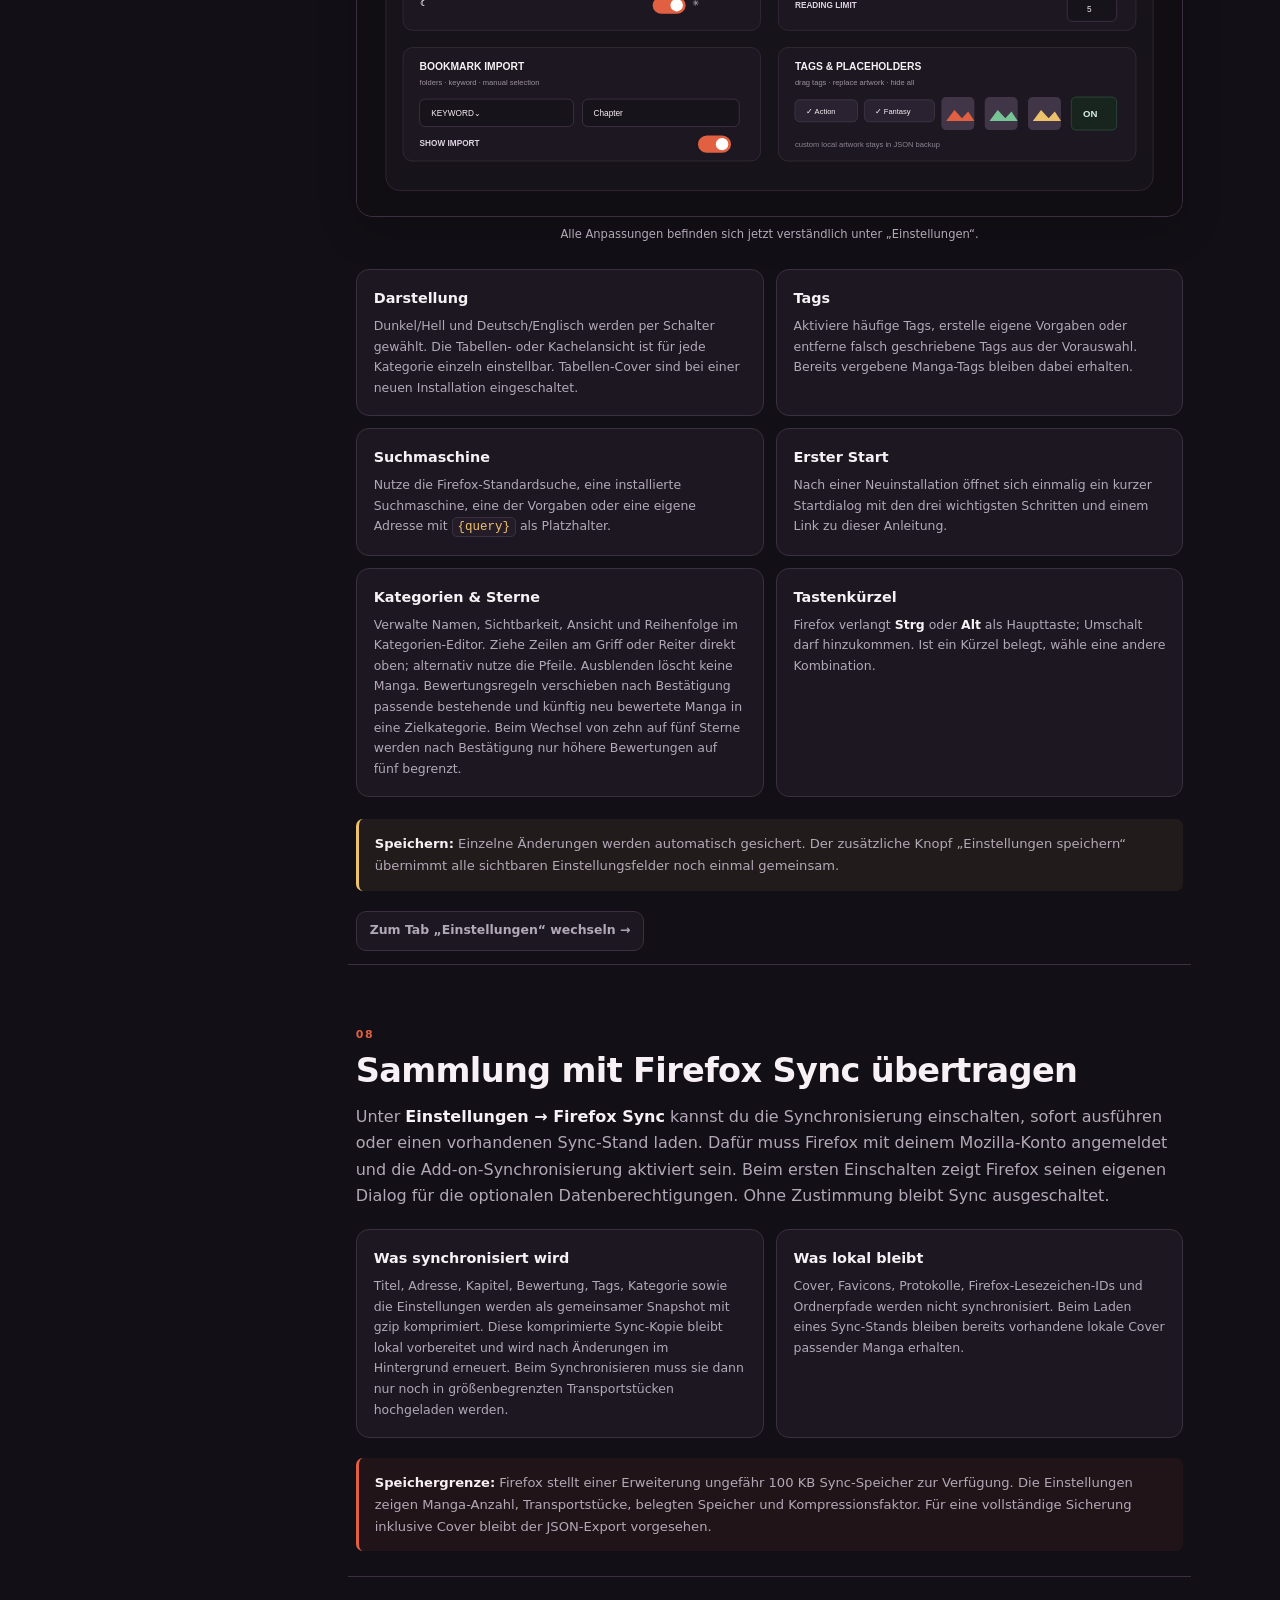
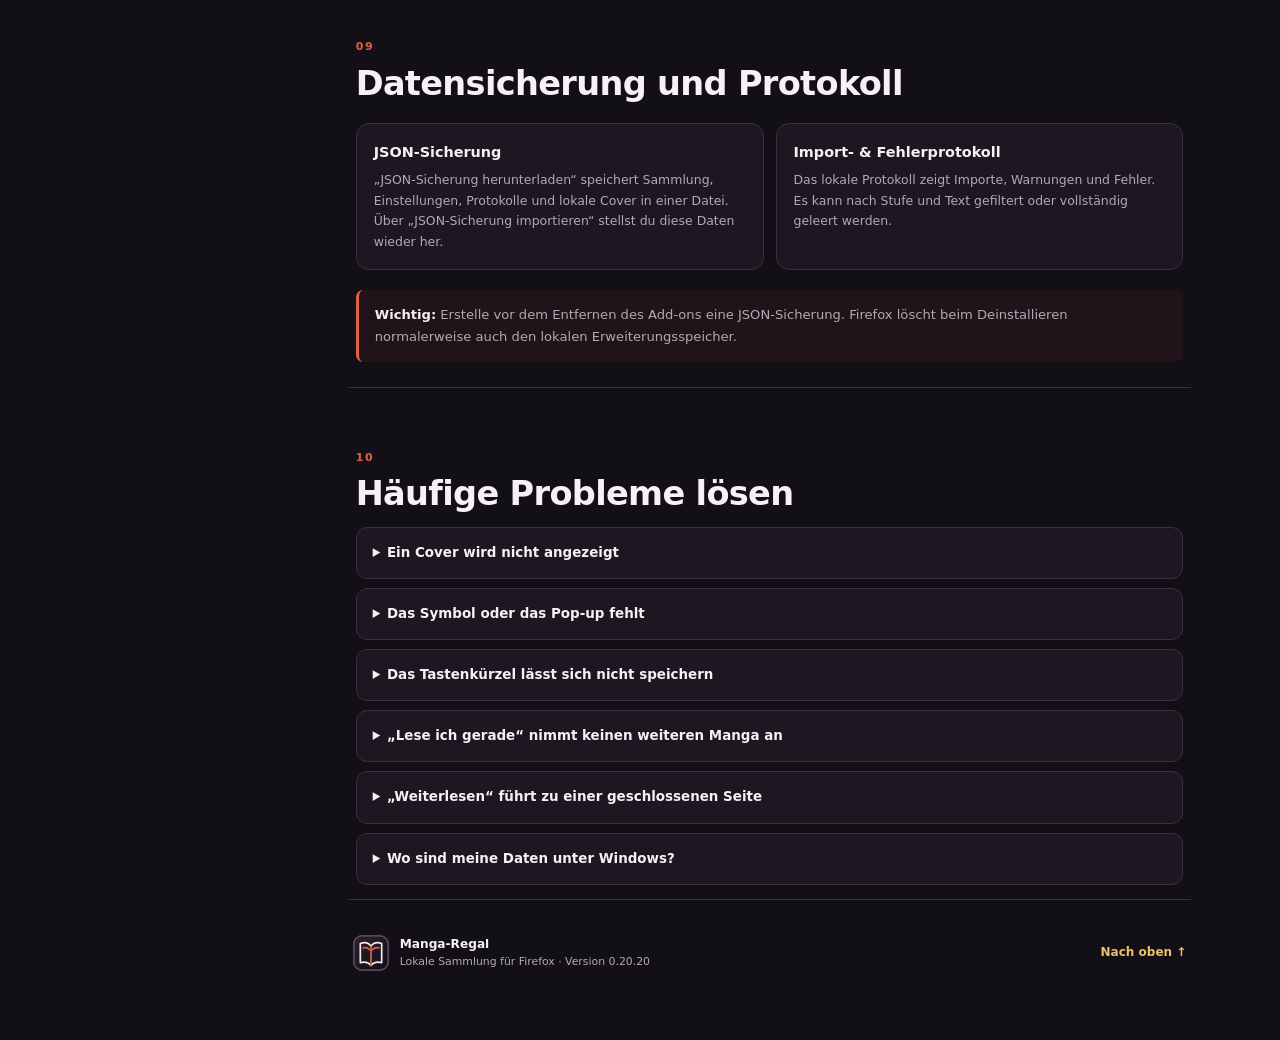
==== commit 64975e94: "Document 0.20.20 backup destinations and category settings" ====
--- a/help/index.html
+++ b/help/index.html
@@ -14,7 +14,7 @@
       <span><strong>Manga-Regal</strong><small>Hilfe & Anleitung</small></span>
     </a>
     <div class="top-actions">
-      <span class="version">Version 0.20.15</span>
+      <span class="version">Version 0.20.20</span>
       <a class="button" href="index.en.html" data-mobile-label="EN">EN</a>
       <a class="button" href="../dashboard/index.html?view=admin" data-mobile-label="Einstellungen">← Zu den Einstellungen</a>
     </div>
@@ -52,7 +52,7 @@
           <article><b>2</b><span>Manga-Regal-Symbol anklicken</span></article>
           <article><b>3</b><span>Angaben prüfen und speichern</span></article>
         </div>
-        <div class="note"><strong>Version 0.20.15:</strong> Diese Anleitung beschreibt die aktuelle Oberfläche einschließlich lokalisierter Hilfe, automatischer Kapitel- und Cover-Schalter sowie eigener Platzhalter-Cover.</div>
+        <div class="note"><strong>Version 0.20.20:</strong> Diese Anleitung beschreibt die aktuelle Oberfläche einschließlich lokalisierter Hilfe, automatischer Kapitel- und Cover-Schalter sowie eigener Platzhalter-Cover.</div>
         <p><strong>Designs:</strong> Unter Einstellungen → Oberfläche → Design stehen Light Mode, Dark Mode, Coral Dark, Coral Light, Blue Light und Blue Dark zur Auswahl. Die Wahl gilt auch für die Hilfe und das Speicherformular. Die vier neuen Designs zeigen Cover und Schnell-Speichern oben; mit Details öffnest du die Bearbeitung. Klassische Designs behalten die bisherige Formularansicht.</p>
         <p><strong>Chrome:</strong> Falls ein Cover zusätzliche Rechte braucht, wähle nach dem Speichern <em>Cover-Domain freigeben</em>. Auf der neuen Seite gibst du nur diese Bild-Domain frei. Bei Ablehnung bleibt der Manga gespeichert. Lokale Cover benötigen keine Freigabe. Alternativ kannst du unter Einstellungen → Oberfläche den Schalter <em>Cover automatisch von allen Webseiten laden</em> einschalten und Chrome einmalig Zugriff auf alle HTTP-/HTTPS-Webseiten erlauben. Standardmäßig ist er aus. Ausschalten widerruft die umfassende Freigabe, ohne lokale Cover zu löschen. Die Freigabe gilt nur in diesem Browser und wird nicht synchronisiert. Firefox bleibt unverändert.</p>
       </section>
@@ -154,7 +154,7 @@
           <article><h3>Tags</h3><p>Aktiviere häufige Tags, erstelle eigene Vorgaben oder entferne falsch geschriebene Tags aus der Vorauswahl. Bereits vergebene Manga-Tags bleiben dabei erhalten.</p></article>
           <article><h3>Suchmaschine</h3><p>Nutze die Firefox-Standardsuche, eine installierte Suchmaschine, eine der Vorgaben oder eine eigene Adresse mit <code>{query}</code> als Platzhalter.</p></article>
           <article><h3>Erster Start</h3><p>Nach einer Neuinstallation öffnet sich einmalig ein kurzer Startdialog mit den drei wichtigsten Schritten und einem Link zu dieser Anleitung.</p></article>
-          <article><h3>Kategorien & Sterne</h3><p>Ändere Name, Tabellen-/Kachelansicht und Reihenfolge gemeinsam in einem Kategorien-Editor. Ziehe eine Zeile am Griff oder nutze die Pfeile. Beim Wechsel von zehn auf fünf Sterne warnt ein Bestätigungsdialog, wenn höhere Bewertungen vorhanden sind. Nach der Bestätigung werden nur Werte über fünf auf fünf gesetzt; Werte von eins bis fünf bleiben unverändert.</p></article>
+          <article><h3>Kategorien & Sterne</h3><p>Verwalte Namen, Sichtbarkeit, Ansicht und Reihenfolge im Kategorien-Editor. Ziehe Zeilen am Griff oder Reiter direkt oben; alternativ nutze die Pfeile. Ausblenden löscht keine Manga. Bewertungsregeln verschieben nach Bestätigung passende bestehende und künftig neu bewertete Manga in eine Zielkategorie. Beim Wechsel von zehn auf fünf Sterne werden nach Bestätigung nur höhere Bewertungen auf fünf begrenzt.</p></article>
           <article><h3>Tastenkürzel</h3><p>Firefox verlangt <strong>Strg</strong> oder <strong>Alt</strong> als Haupttaste; Umschalt darf hinzukommen. Ist ein Kürzel belegt, wähle eine andere Kombination.</p></article>
         </div>
         <div class="note"><strong>Speichern:</strong> Einzelne Änderungen werden automatisch gesichert. Der zusätzliche Knopf „Einstellungen speichern“ übernimmt alle sichtbaren Einstellungsfelder noch einmal gemeinsam.</div>
@@ -195,7 +195,7 @@
 
       <footer>
         <img src="../icons/manga-regal.svg" alt="">
-        <p><strong>Manga-Regal</strong><br><span>Lokale Sammlung für Firefox · Version 0.20.15</span></p>
+        <p><strong>Manga-Regal</strong><br><span>Lokale Sammlung für Firefox · Version 0.20.20</span></p>
         <a href="#start">Nach oben ↑</a>
       </footer>
     </main>
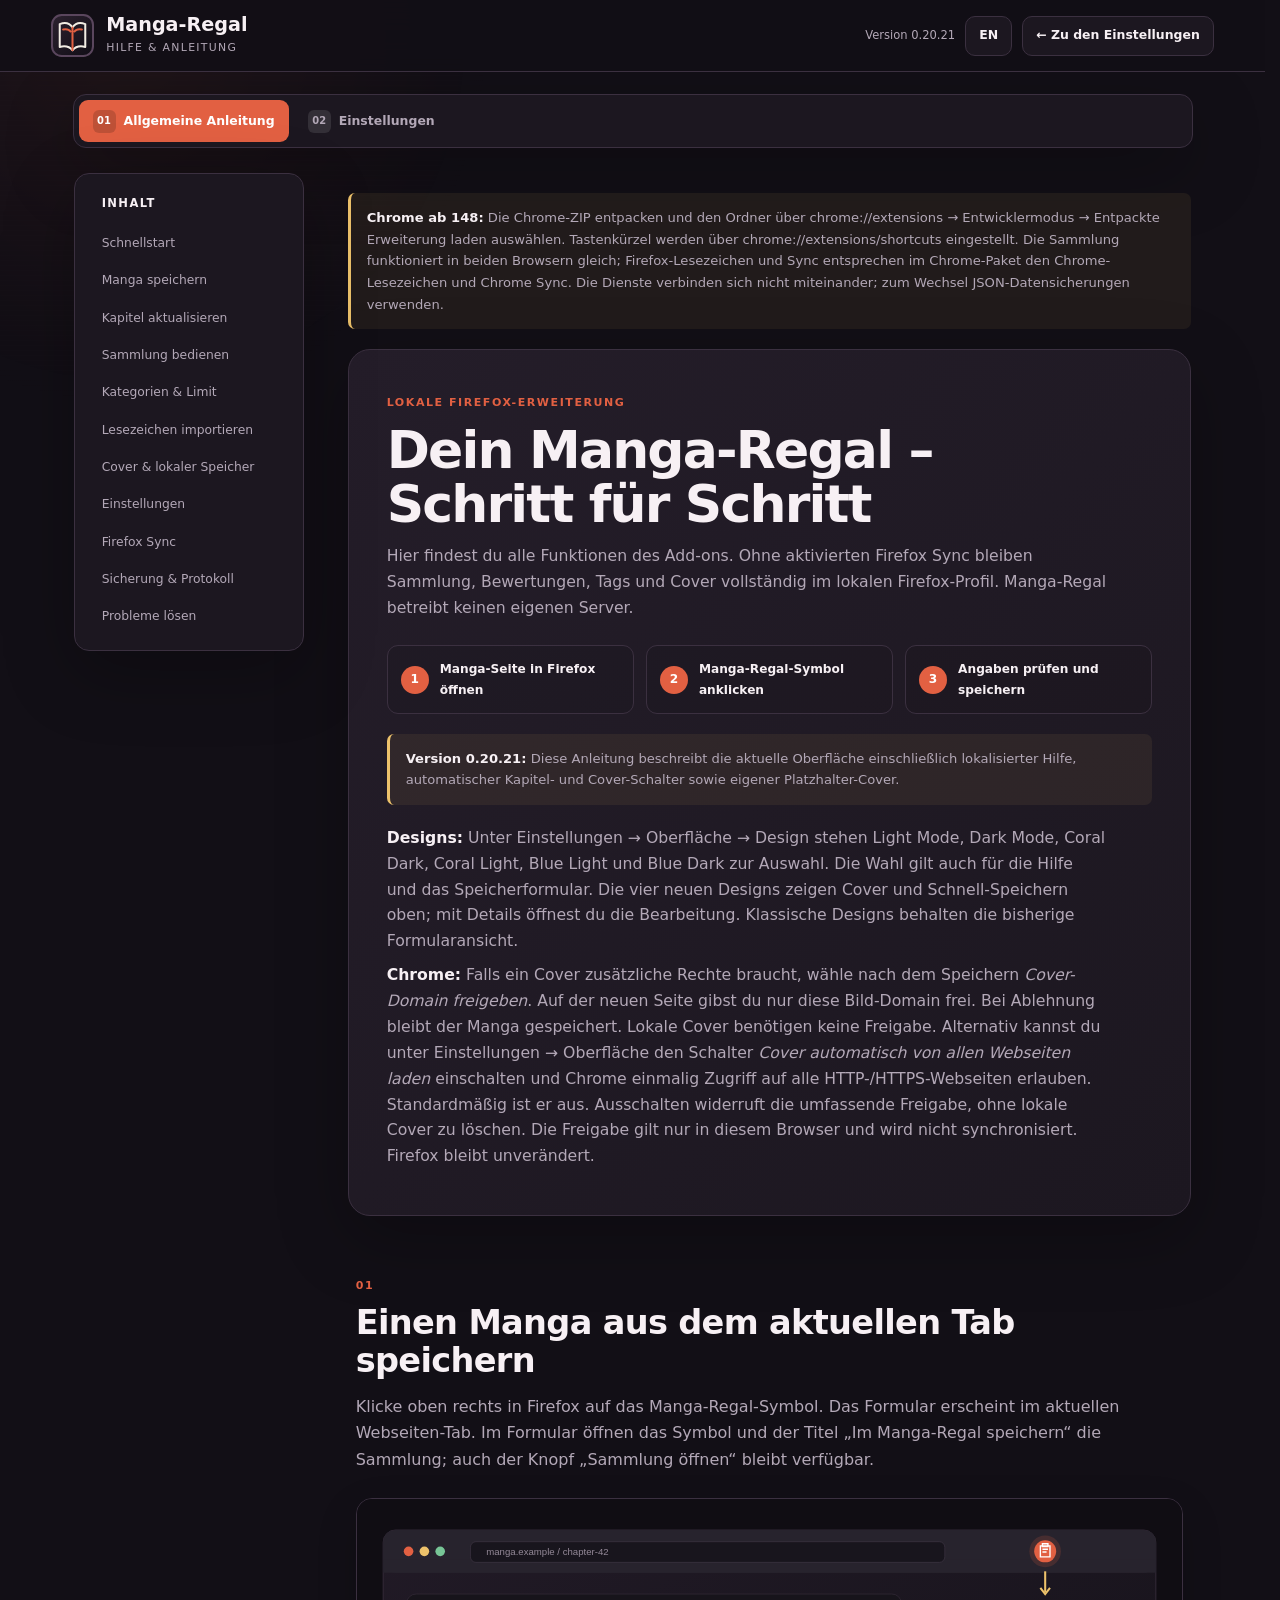
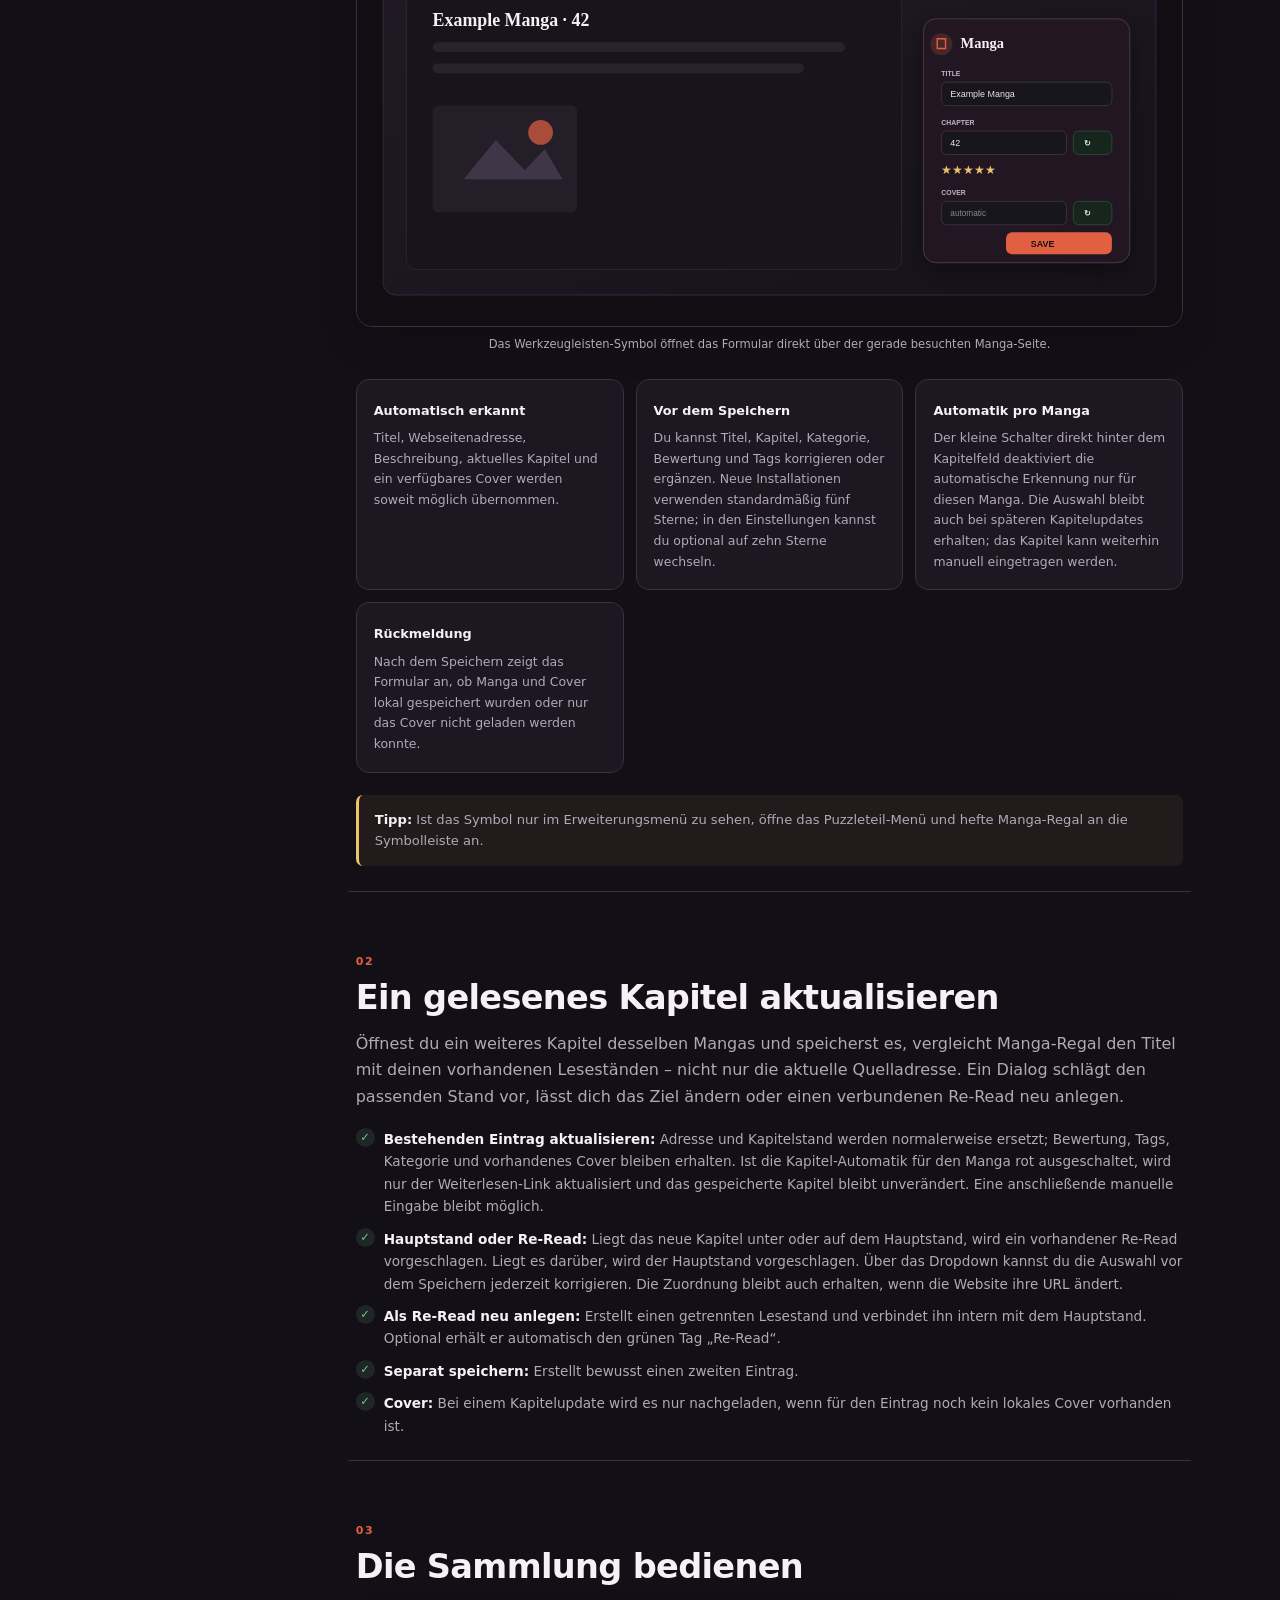
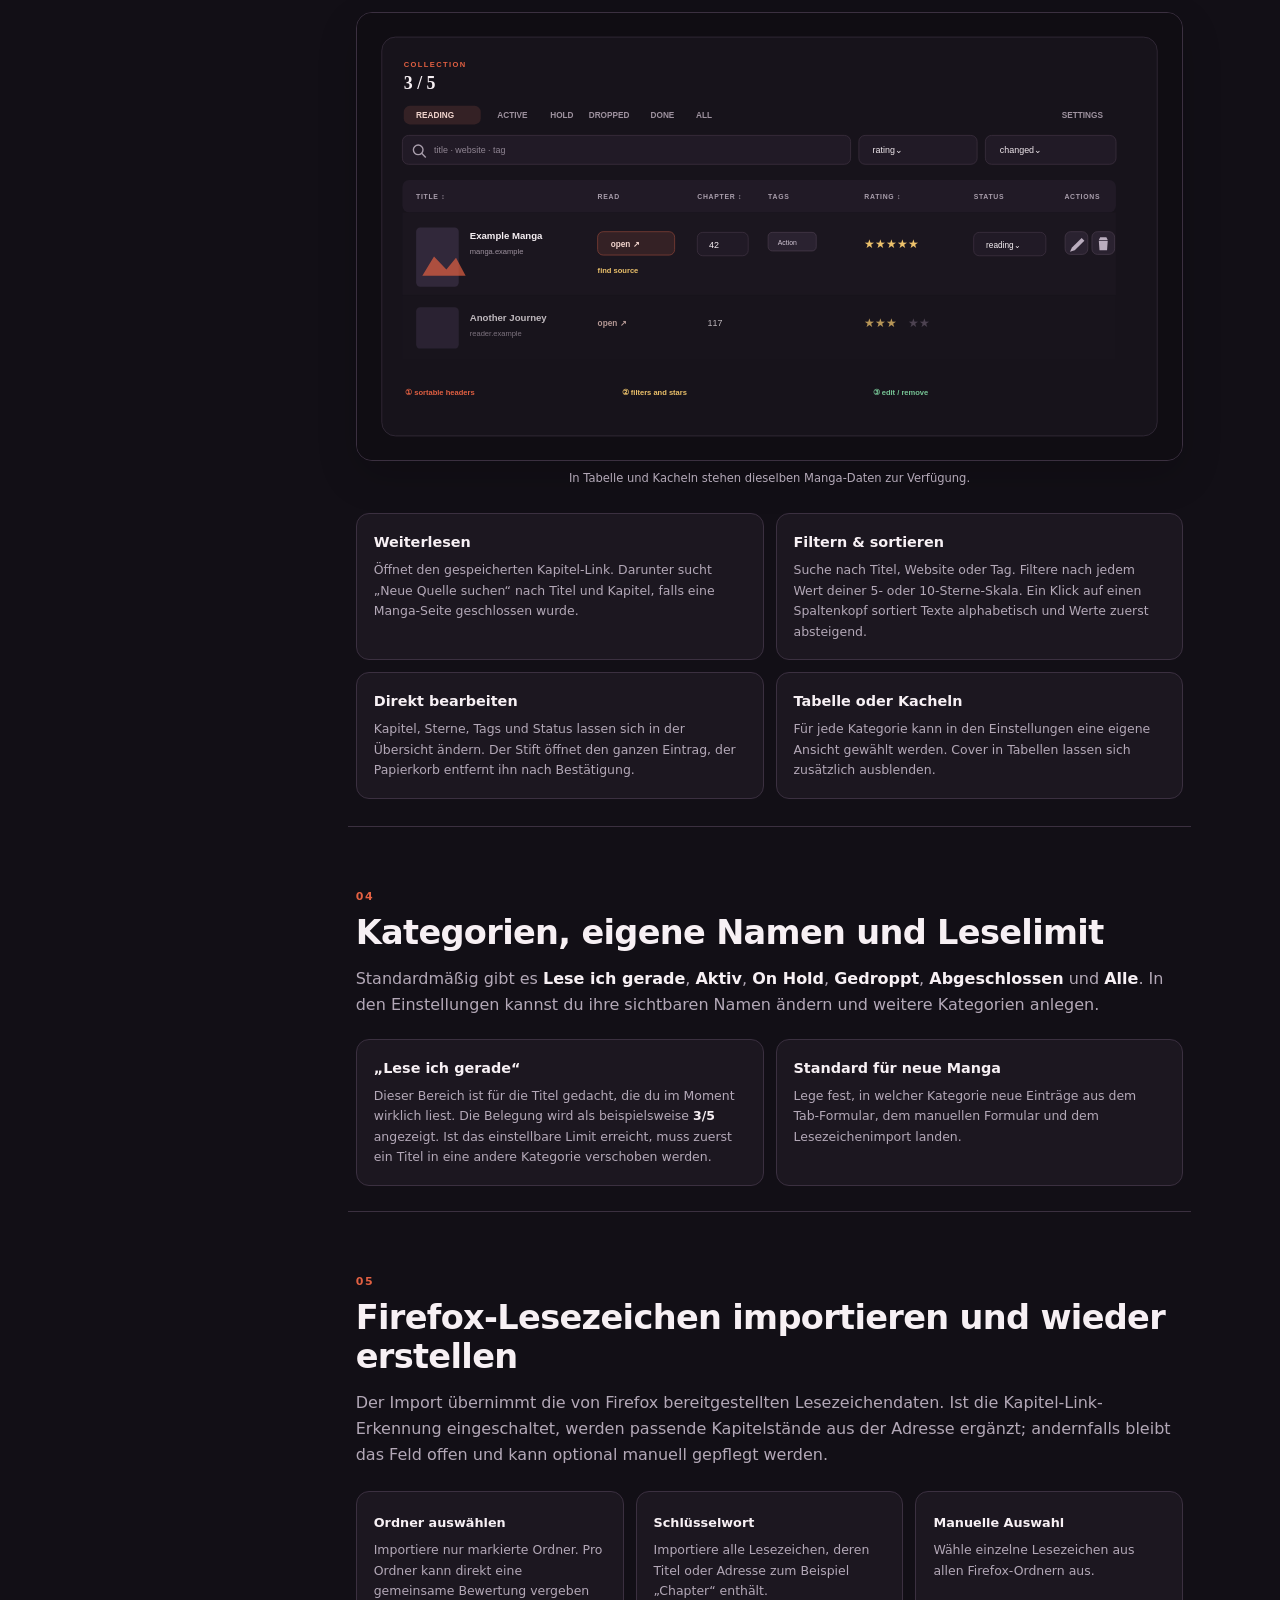
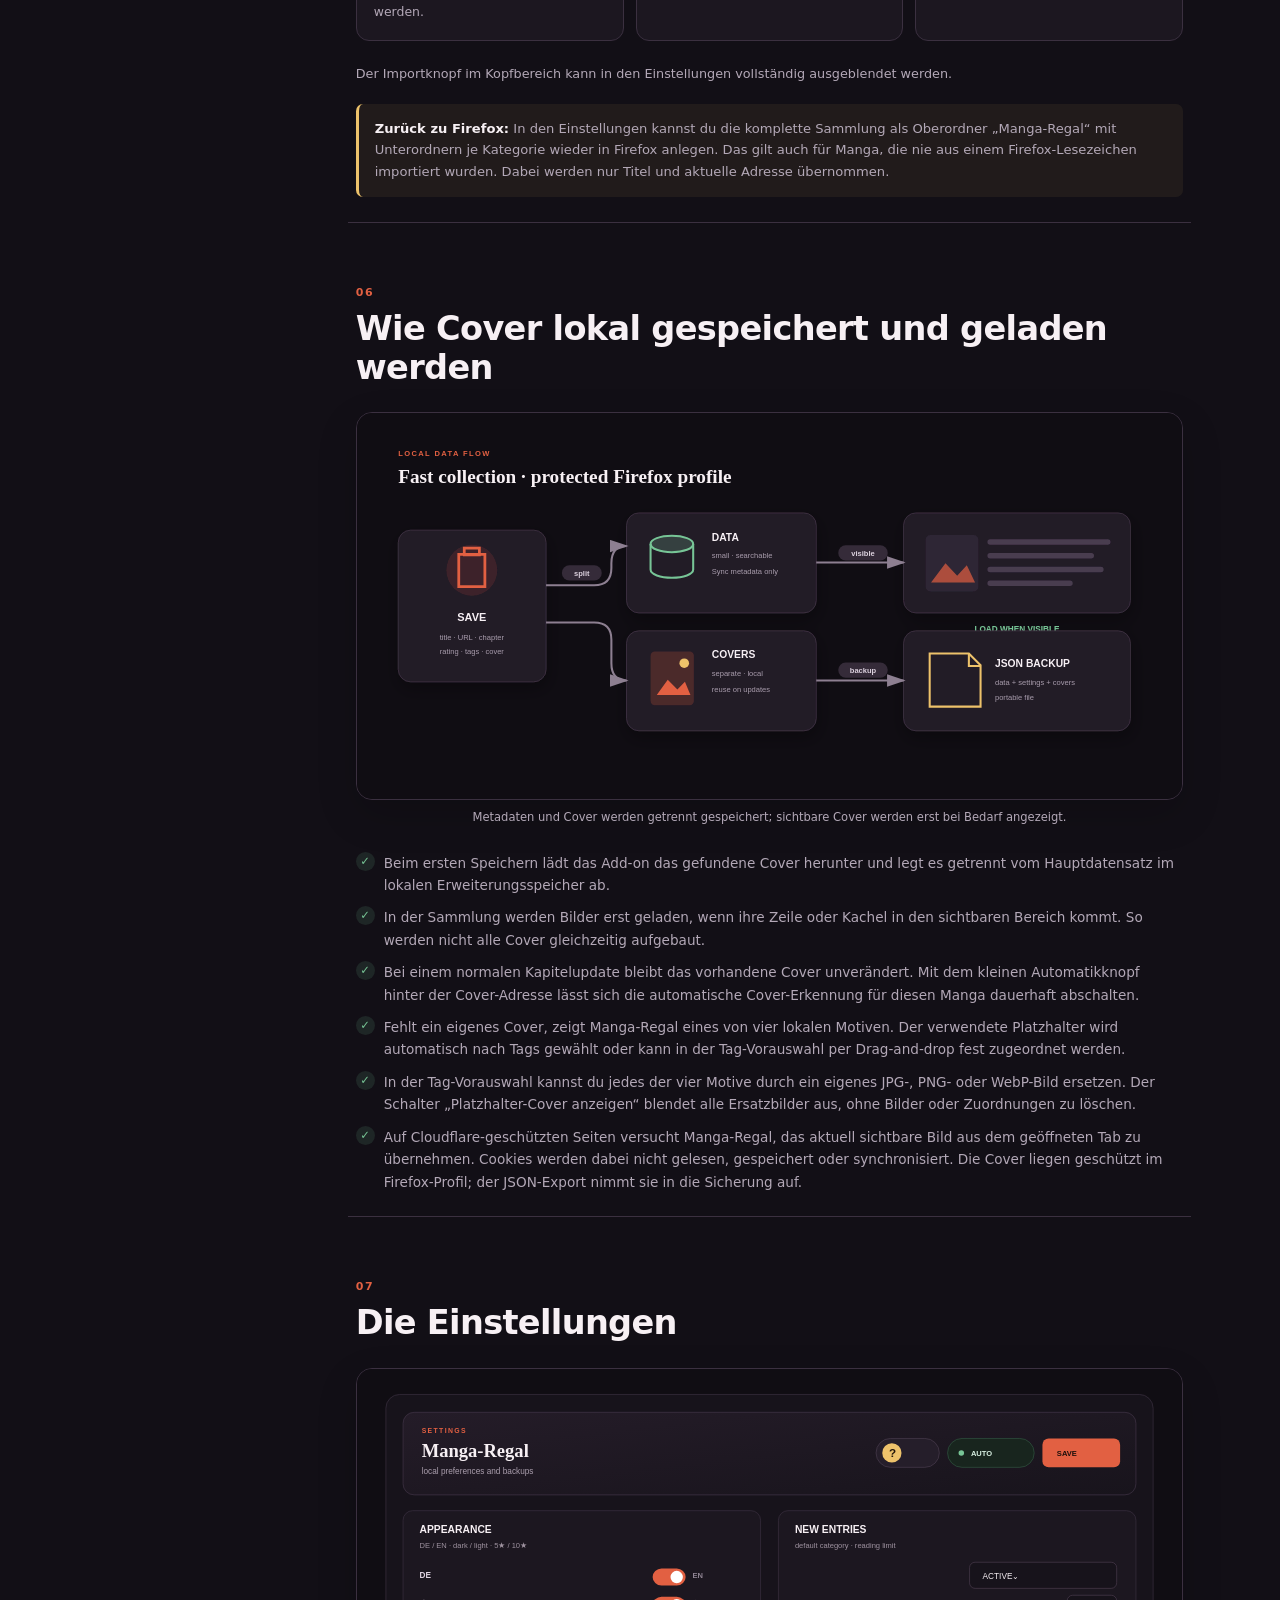
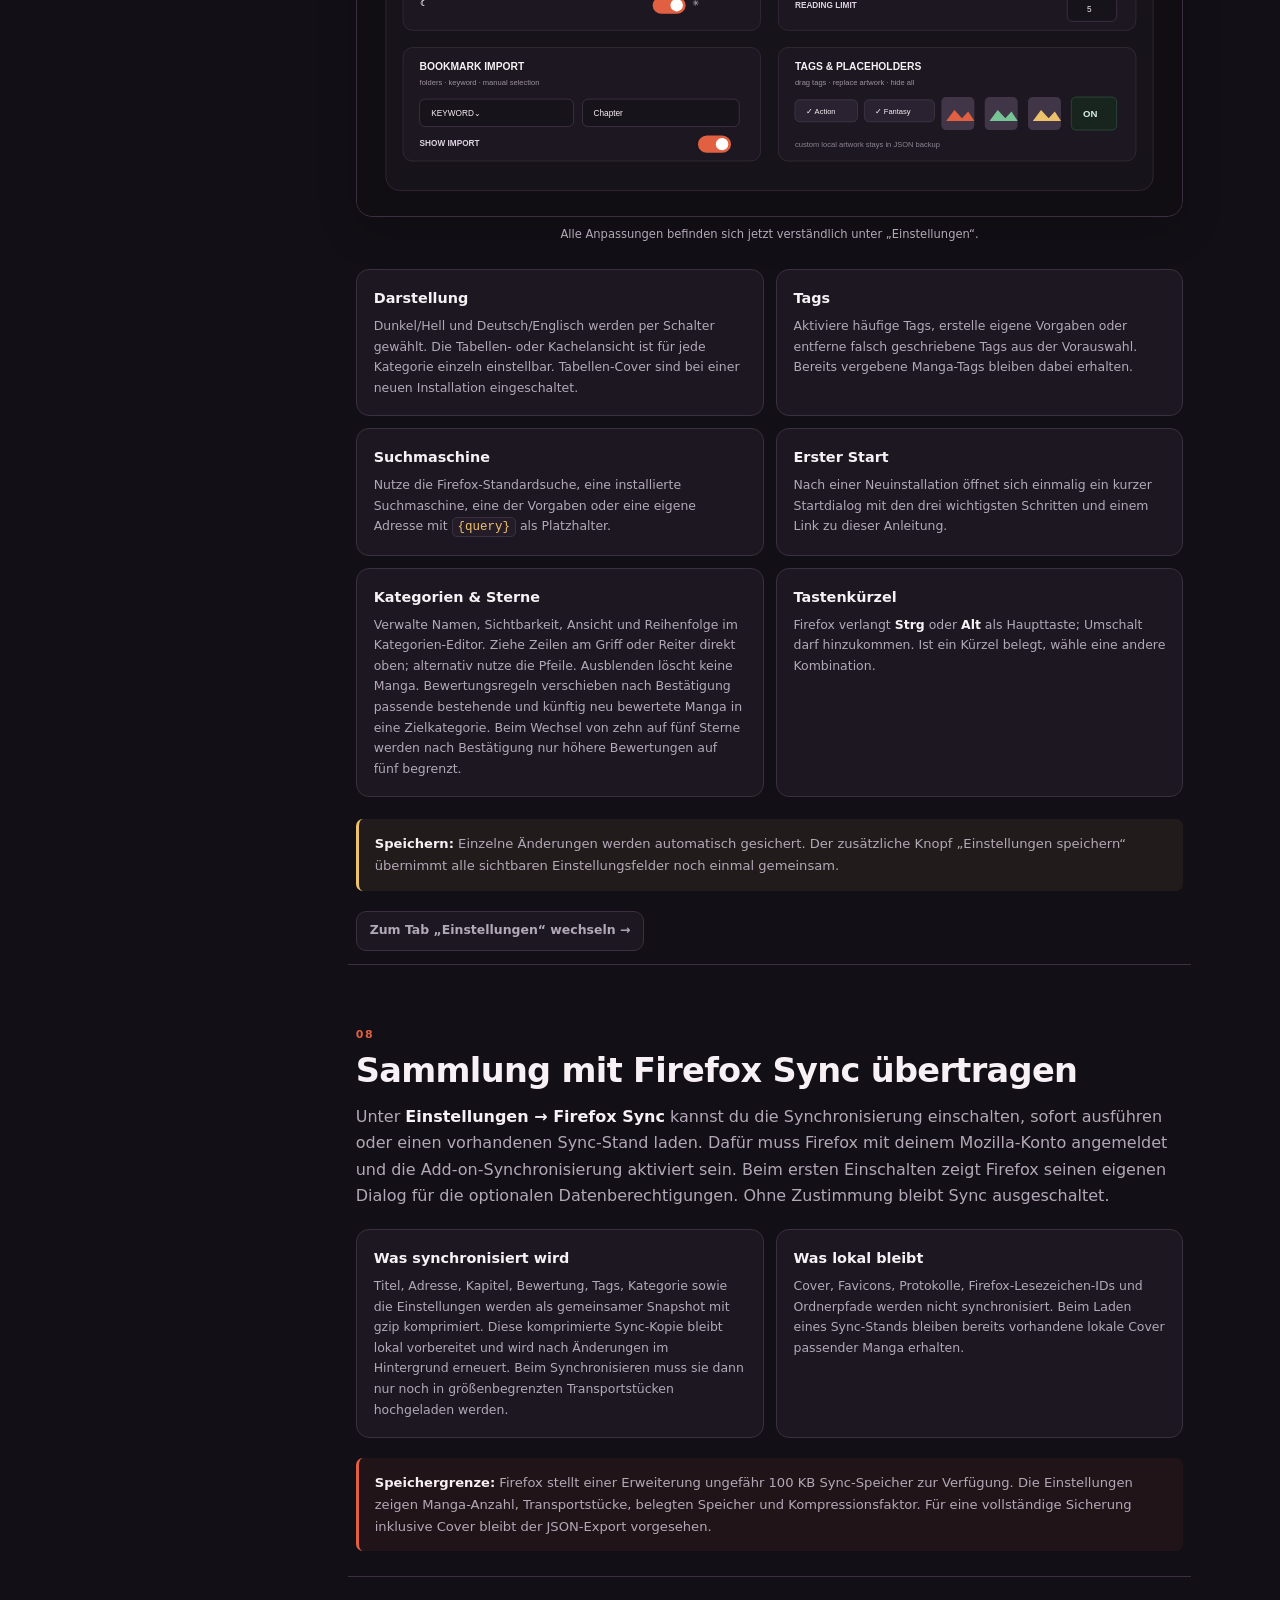
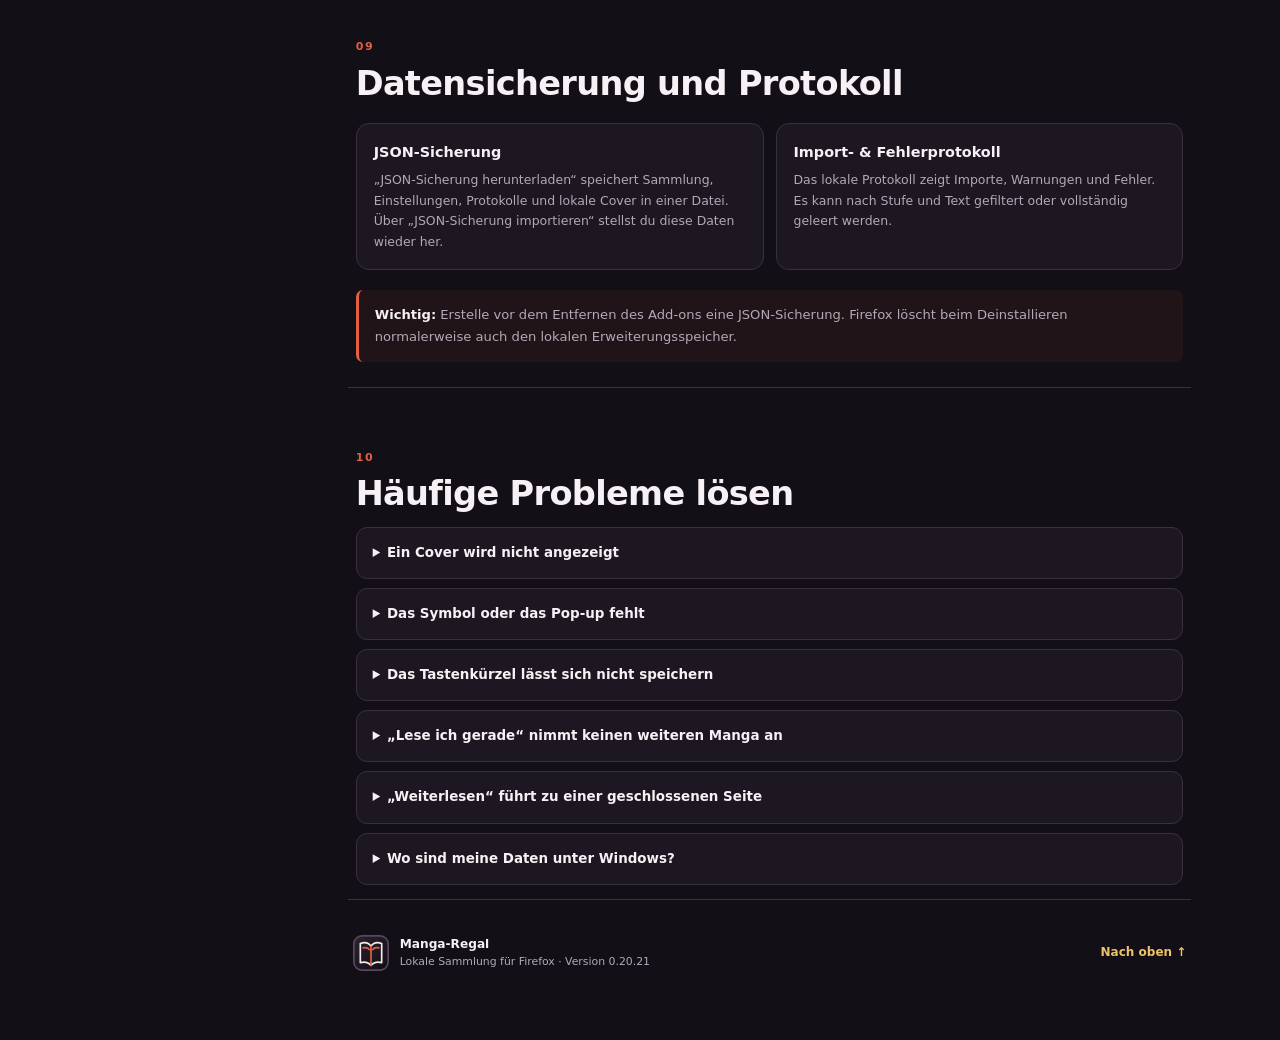
==== commit 72a8e19f: "Release 0.20.21: download-folder backups without helper" ====
--- a/help/index.html
+++ b/help/index.html
@@ -14,7 +14,7 @@
       <span><strong>Manga-Regal</strong><small>Hilfe & Anleitung</small></span>
     </a>
     <div class="top-actions">
-      <span class="version">Version 0.20.20</span>
+      <span class="version">Version 0.20.21</span>
       <a class="button" href="index.en.html" data-mobile-label="EN">EN</a>
       <a class="button" href="../dashboard/index.html?view=admin" data-mobile-label="Einstellungen">← Zu den Einstellungen</a>
     </div>
@@ -52,7 +52,7 @@
           <article><b>2</b><span>Manga-Regal-Symbol anklicken</span></article>
           <article><b>3</b><span>Angaben prüfen und speichern</span></article>
         </div>
-        <div class="note"><strong>Version 0.20.20:</strong> Diese Anleitung beschreibt die aktuelle Oberfläche einschließlich lokalisierter Hilfe, automatischer Kapitel- und Cover-Schalter sowie eigener Platzhalter-Cover.</div>
+        <div class="note"><strong>Version 0.20.21:</strong> Diese Anleitung beschreibt die aktuelle Oberfläche einschließlich lokalisierter Hilfe, automatischer Kapitel- und Cover-Schalter sowie eigener Platzhalter-Cover.</div>
         <p><strong>Designs:</strong> Unter Einstellungen → Oberfläche → Design stehen Light Mode, Dark Mode, Coral Dark, Coral Light, Blue Light und Blue Dark zur Auswahl. Die Wahl gilt auch für die Hilfe und das Speicherformular. Die vier neuen Designs zeigen Cover und Schnell-Speichern oben; mit Details öffnest du die Bearbeitung. Klassische Designs behalten die bisherige Formularansicht.</p>
         <p><strong>Chrome:</strong> Falls ein Cover zusätzliche Rechte braucht, wähle nach dem Speichern <em>Cover-Domain freigeben</em>. Auf der neuen Seite gibst du nur diese Bild-Domain frei. Bei Ablehnung bleibt der Manga gespeichert. Lokale Cover benötigen keine Freigabe. Alternativ kannst du unter Einstellungen → Oberfläche den Schalter <em>Cover automatisch von allen Webseiten laden</em> einschalten und Chrome einmalig Zugriff auf alle HTTP-/HTTPS-Webseiten erlauben. Standardmäßig ist er aus. Ausschalten widerruft die umfassende Freigabe, ohne lokale Cover zu löschen. Die Freigabe gilt nur in diesem Browser und wird nicht synchronisiert. Firefox bleibt unverändert.</p>
       </section>
@@ -195,7 +195,7 @@
 
       <footer>
         <img src="../icons/manga-regal.svg" alt="">
-        <p><strong>Manga-Regal</strong><br><span>Lokale Sammlung für Firefox · Version 0.20.20</span></p>
+        <p><strong>Manga-Regal</strong><br><span>Lokale Sammlung für Firefox · Version 0.20.21</span></p>
         <a href="#start">Nach oben ↑</a>
       </footer>
     </main>
